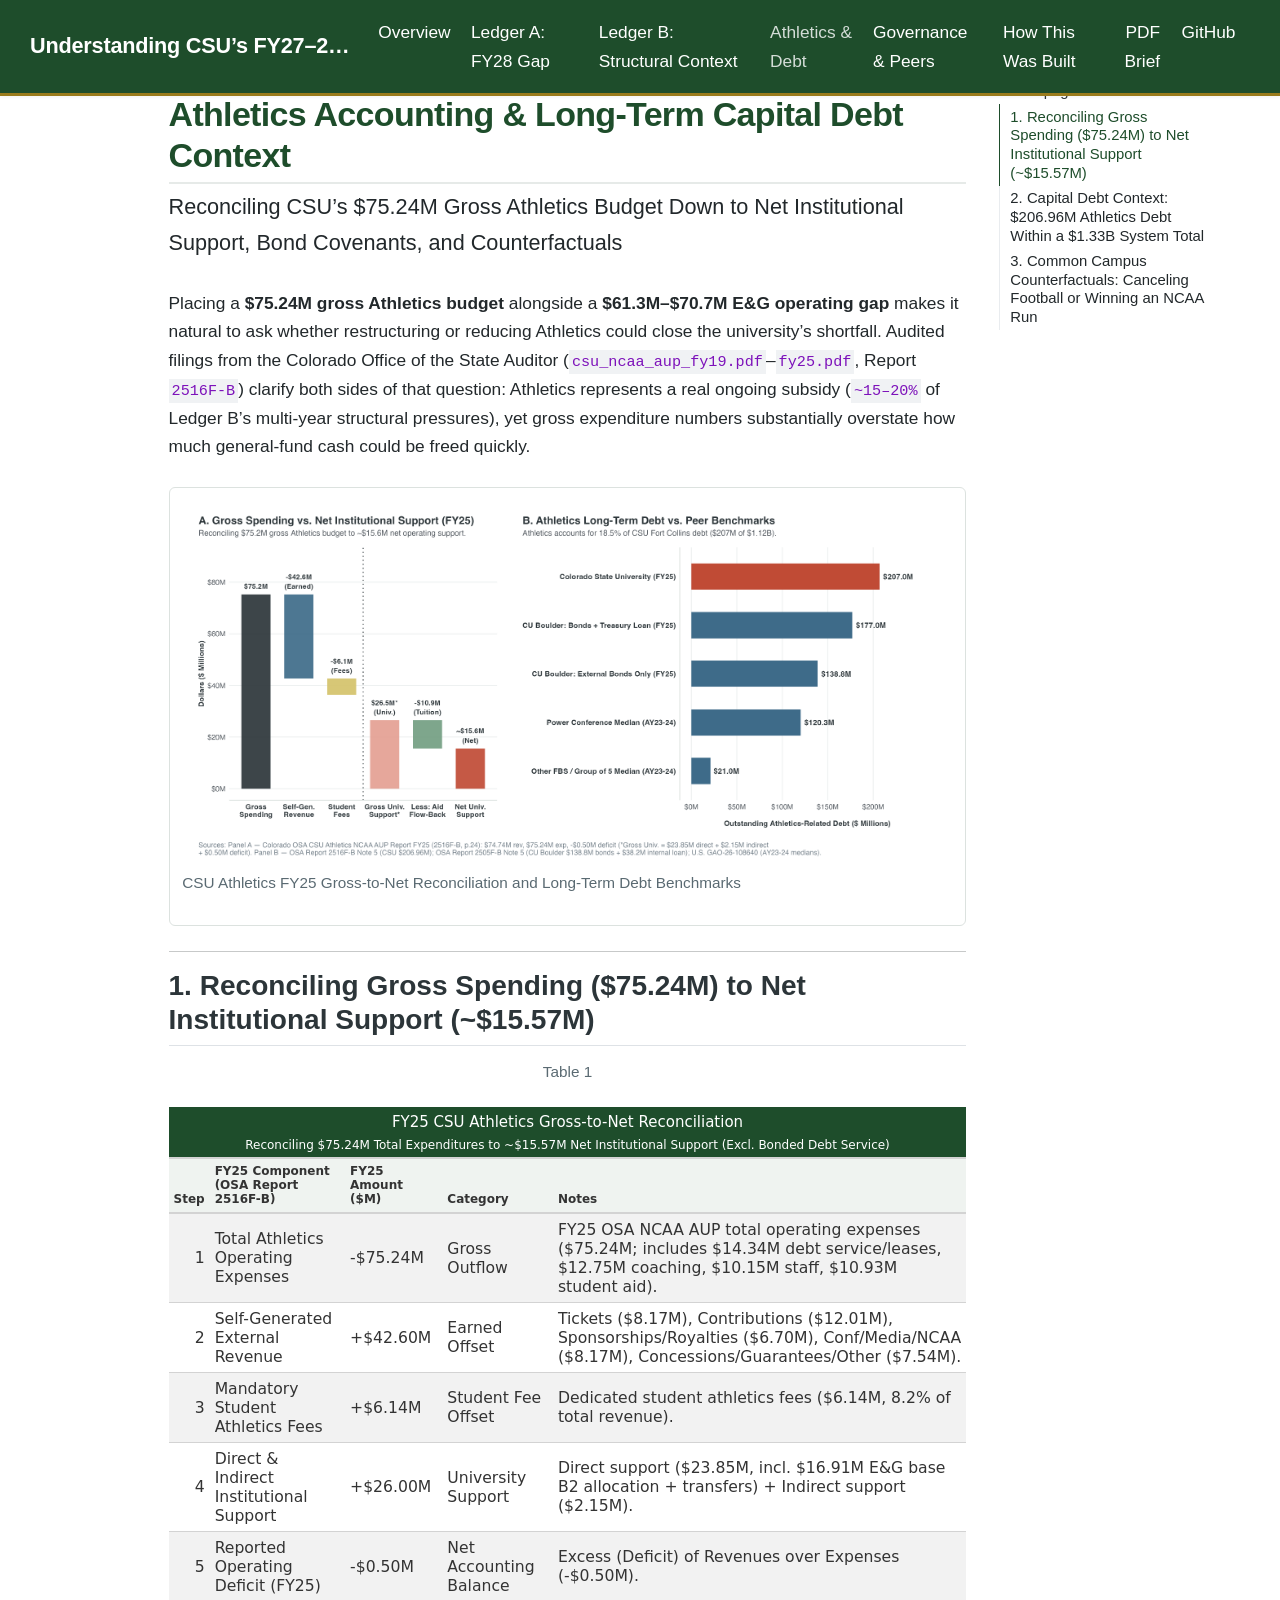
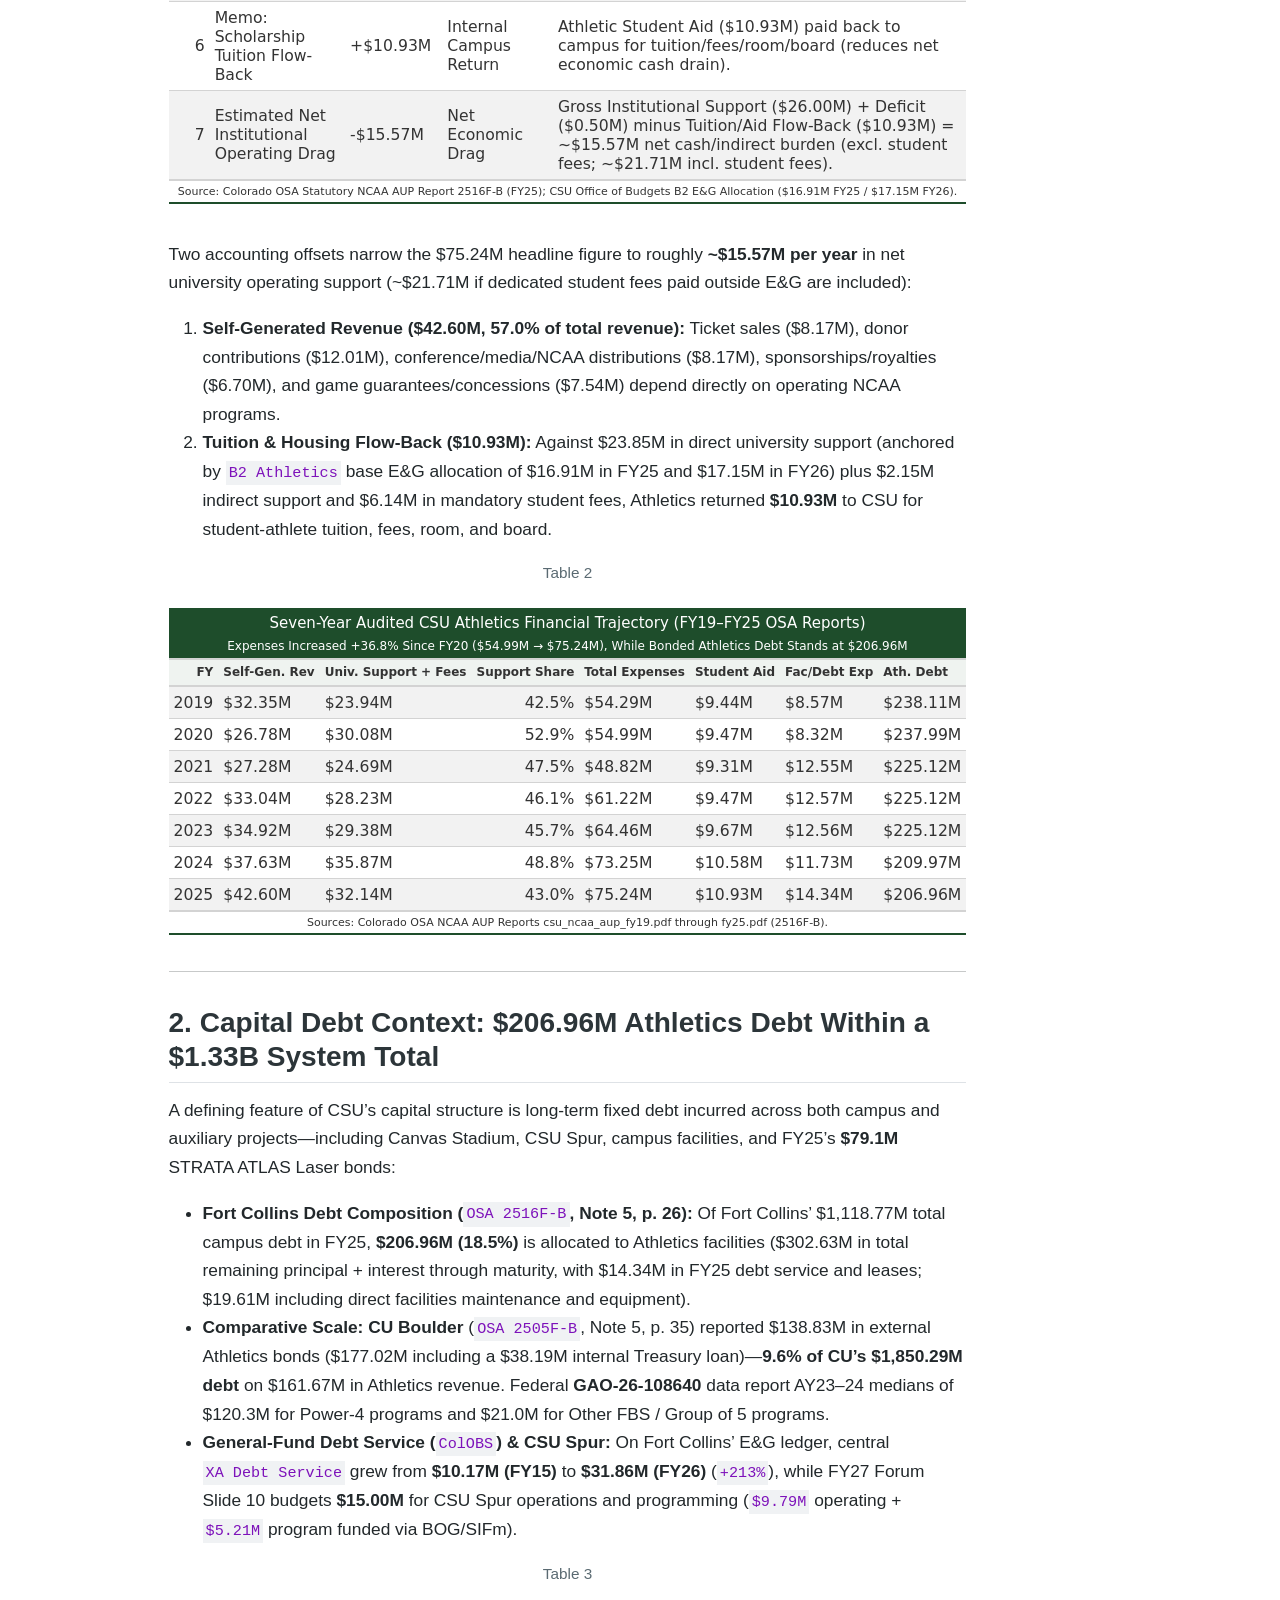
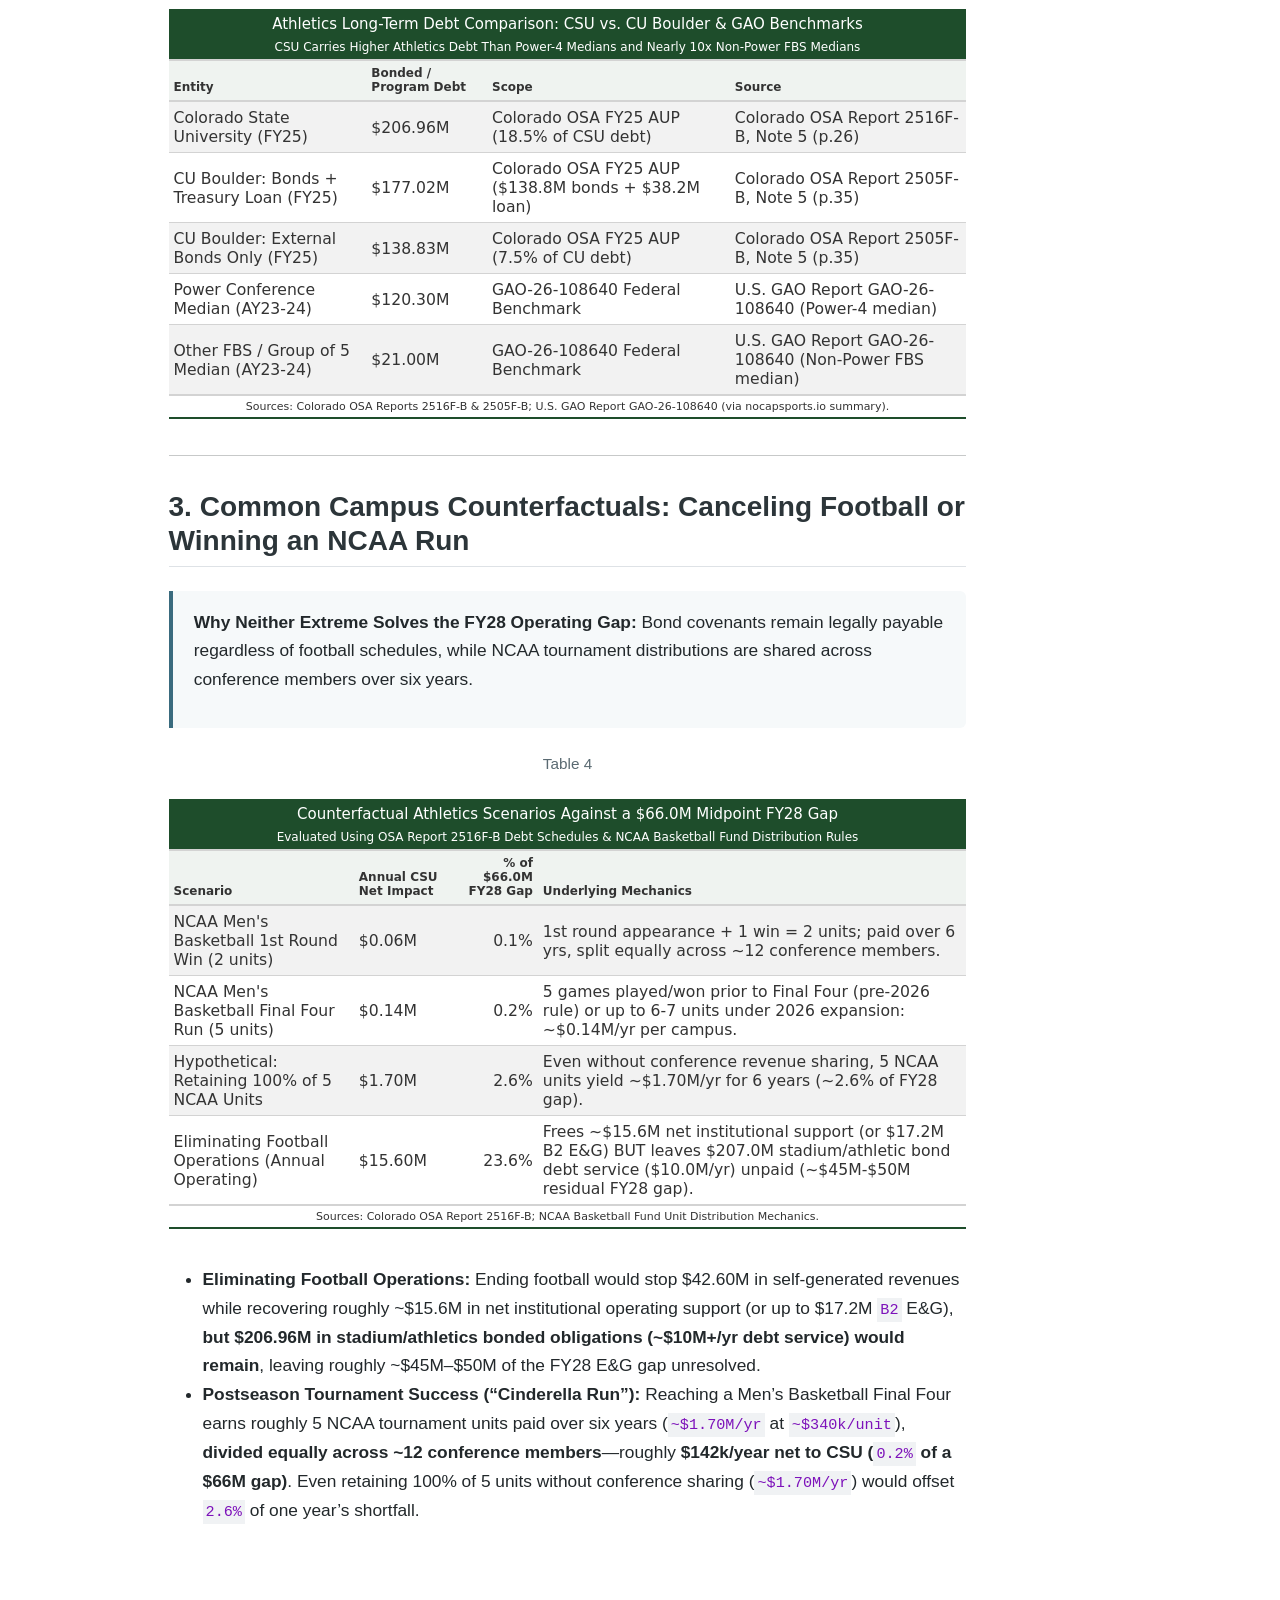
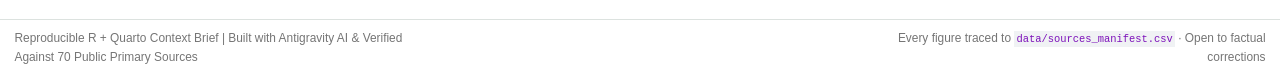
==== docs/athletics-audit.html @ e3847c72 "Initial commit: CSU FY27-28 budget context site and audit pipeline" ====
<!DOCTYPE html>
<html xmlns="http://www.w3.org/1999/xhtml" lang="en" xml:lang="en"><head>

<meta charset="utf-8">
<meta name="generator" content="quarto-1.10.18">

<meta name="viewport" content="width=device-width, initial-scale=1.0, user-scalable=yes">


<title>Athletics Accounting &amp; Long-Term Capital Debt Context – Understanding CSU’s FY27–28 Budget Gap</title>
<style>
/* Default styles provided by pandoc.
** See https://pandoc.org/MANUAL.html#variables-for-html for config info.
*/
span.smallcaps{font-variant: small-caps;}
div.columns{display: flex; gap: 1.5em;}
div.column{flex: auto;}
@media screen {
div.columns{gap: min(4vw, 1.5em);}
div.column{overflow-x: auto;}
}
div.hanging-indent{margin-left: 1.5em; text-indent: -1.5em;}
ul.task-list{list-style: none;}
ul.task-list li input[type="checkbox"] {
  width: 0.8em;
  margin: 0 0.8em 0.2em -1em; /* quarto-specific, see https://github.com/quarto-dev/quarto-cli/issues/4556 */ 
  vertical-align: middle;
}
</style>


<script src="site_libs/quarto-nav/quarto-nav.js"></script>
<script src="site_libs/quarto-nav/headroom.min.js"></script>
<script src="site_libs/clipboard/clipboard.min.js"></script>
<script src="site_libs/quarto-search/autocomplete.umd.js"></script>
<script src="site_libs/quarto-search/fuse.min.js"></script>
<script src="site_libs/quarto-search/quarto-search.js"></script>
<meta name="quarto:offset" content="./">
<script src="site_libs/quarto-html/quarto.js" type="module"></script>
<script src="site_libs/quarto-html/tabsets/tabsets.js" type="module"></script>
<script src="site_libs/quarto-html/popper.min.js"></script>
<script src="site_libs/quarto-html/tippy.umd.min.js"></script>
<script src="site_libs/quarto-html/anchor.min.js"></script>
<link href="site_libs/quarto-html/tippy.css" rel="stylesheet">
<link href="site_libs/quarto-html/quarto-syntax-highlighting-64a204ab8560d761af7679ceaba22944.css" rel="stylesheet" id="quarto-text-highlighting-styles">
<script src="site_libs/bootstrap/bootstrap.min.js"></script>
<link href="site_libs/bootstrap/bootstrap-icons.css" rel="stylesheet">
<link href="site_libs/bootstrap/bootstrap-712fc07207195ea870e7a55f04e61b6b.min.css" rel="stylesheet" append-hash="true" id="quarto-bootstrap" data-mode="light">
<script id="quarto-search-options" type="application/json">{
  "location": "navbar",
  "copy-button": false,
  "collapse-after": 3,
  "panel-placement": "end",
  "type": "overlay",
  "limit": 50,
  "keyboard-shortcut": [
    "f",
    "/",
    "s"
  ],
  "show-item-context": false,
  "language": {
    "search-no-results-text": "No results",
    "search-matching-documents-text": "matching documents",
    "search-copy-link-title": "Copy link to search",
    "search-hide-matches-text": "Hide additional matches",
    "search-more-match-text": "more match in this document",
    "search-more-matches-text": "more matches in this document",
    "search-clear-button-title": "Clear",
    "search-text-placeholder": "",
    "search-detached-cancel-button-title": "Cancel",
    "search-submit-button-title": "Submit",
    "search-label": "Search"
  }
}</script>
<style>html{ scroll-behavior: smooth; }</style>
<meta name="robots" content="noindex, nofollow, noarchive, nosnippet, noimageindex">
<meta name="googlebot" content="noindex, nofollow, noarchive, nosnippet, noimageindex">
<meta name="bingbot" content="noindex, nofollow, noarchive, nosnippet">


</head>

<body class="nav-fixed quarto-light">

<div id="quarto-search-results"></div>
  <header id="quarto-header" class="headroom fixed-top">
    <nav class="navbar navbar-expand-lg " data-bs-theme="dark">
      <div class="navbar-container container-fluid">
      <div class="navbar-brand-container mx-auto">
    <a class="navbar-brand" href="./index.html">
    <span class="navbar-title">Understanding CSU’s FY27–28 Budget Gap</span>
    </a>
  </div>
            <div id="quarto-search" class="" title="Search"></div>
          <button class="navbar-toggler" type="button" data-bs-toggle="collapse" data-bs-target="#navbarCollapse" aria-controls="navbarCollapse" role="menu" aria-expanded="false" aria-label="Toggle navigation" onclick="if (window.quartoToggleHeadroom) { window.quartoToggleHeadroom(); }">
  <span class="navbar-toggler-icon"></span>
</button>
          <div class="collapse navbar-collapse" id="navbarCollapse">
            <ul class="navbar-nav navbar-nav-scroll me-auto">
  <li class="nav-item">
    <a class="nav-link" href="./index.html"> 
<span class="menu-text">Overview</span></a>
  </li>  
  <li class="nav-item">
    <a class="nav-link" href="./ledger-a-fy28-cliff.html"> 
<span class="menu-text">Ledger A: FY28 Gap</span></a>
  </li>  
  <li class="nav-item">
    <a class="nav-link" href="./ledger-b-structural.html"> 
<span class="menu-text">Ledger B: Structural Context</span></a>
  </li>  
  <li class="nav-item">
    <a class="nav-link active" href="./athletics-audit.html" aria-current="page"> 
<span class="menu-text">Athletics &amp; Debt</span></a>
  </li>  
  <li class="nav-item">
    <a class="nav-link" href="./governance-and-peers.html"> 
<span class="menu-text">Governance &amp; Peers</span></a>
  </li>  
  <li class="nav-item">
    <a class="nav-link" href="./methodology-sources.html"> 
<span class="menu-text">How This Was Built</span></a>
  </li>  
</ul>
            <ul class="navbar-nav navbar-nav-scroll ms-auto">
  <li class="nav-item">
    <a class="nav-link" href="./outputs/pdf/CSU_Budget_Context_FY27_28.pdf"> <i class="bi bi-file-earmark-pdf" role="img">
</i> 
<span class="menu-text">PDF Brief</span></a>
  </li>  
  <li class="nav-item">
    <a class="nav-link" href="https://github.com/matthewross07/csu_budget_context"> <i class="bi bi-github" role="img">
</i> 
<span class="menu-text">GitHub</span></a>
  </li>  
</ul>
          </div> <!-- /navcollapse -->
            <div class="quarto-navbar-tools">
</div>
      </div> <!-- /container-fluid -->
    </nav>
</header>
<!-- content -->
<div id="quarto-content" class="quarto-container page-columns page-rows-contents page-layout-article page-navbar">
<!-- sidebar -->
<!-- margin-sidebar -->
    <div id="quarto-margin-sidebar" class="sidebar margin-sidebar">
        <nav id="TOC" role="doc-toc" class="toc-active">
    <h2 id="toc-title">On this page</h2>
   
  <ul>
  <li><a href="#reconciling-gross-spending-75.24m-to-net-institutional-support-15.57m" id="toc-reconciling-gross-spending-75.24m-to-net-institutional-support-15.57m" class="nav-link active" data-scroll-target="#reconciling-gross-spending-75.24m-to-net-institutional-support-15.57m">1. Reconciling Gross Spending ($75.24M) to Net Institutional Support (~$15.57M)</a></li>
  <li><a href="#capital-debt-context-206.96m-athletics-debt-within-a-1.33b-system-total" id="toc-capital-debt-context-206.96m-athletics-debt-within-a-1.33b-system-total" class="nav-link" data-scroll-target="#capital-debt-context-206.96m-athletics-debt-within-a-1.33b-system-total">2. Capital Debt Context: $206.96M Athletics Debt Within a $1.33B System Total</a></li>
  <li><a href="#common-campus-counterfactuals-canceling-football-or-winning-an-ncaa-run" id="toc-common-campus-counterfactuals-canceling-football-or-winning-an-ncaa-run" class="nav-link" data-scroll-target="#common-campus-counterfactuals-canceling-football-or-winning-an-ncaa-run">3. Common Campus Counterfactuals: Canceling Football or Winning an NCAA Run</a></li>
  </ul>
</nav>
    </div>
<!-- main -->
<main class="content" id="quarto-document-content">

<header id="title-block-header" class="quarto-title-block default">
<div class="quarto-title">
<h1 class="title">Athletics Accounting &amp; Long-Term Capital Debt Context</h1>
<p class="subtitle lead">Reconciling CSU’s $75.24M Gross Athletics Budget Down to Net Institutional Support, Bond Covenants, and Counterfactuals</p>
</div>



<div class="quarto-title-meta">

    
  
    
  </div>
  


</header>


<p>Placing a <strong>$75.24M gross Athletics budget</strong> alongside a <strong>$61.3M–$70.7M E&amp;G operating gap</strong> makes it natural to ask whether restructuring or reducing Athletics could close the university’s shortfall. Audited filings from the Colorado Office of the State Auditor (<code>csu_ncaa_aup_fy19.pdf</code>–<code>fy25.pdf</code>, Report <code>2516F-B</code>) clarify both sides of that question: Athletics represents a real ongoing subsidy (<code>~15–20%</code> of Ledger B’s multi-year structural pressures), yet gross expenditure numbers substantially overstate how much general-fund cash could be freed quickly.</p>
<div class="figure-panel">
<div class="quarto-figure quarto-figure-center">
<figure class="figure">
<p><img src="outputs/figures/fig04_athletics_gross_vs_net.png" class="img-fluid figure-img" style="width:100.0%"></p>
<figcaption>CSU Athletics FY25 Gross-to-Net Reconciliation and Long-Term Debt Benchmarks</figcaption>
</figure>
</div>
</div>
<hr>
<section id="reconciling-gross-spending-75.24m-to-net-institutional-support-15.57m" class="level2">
<h2 class="anchored" data-anchor-id="reconciling-gross-spending-75.24m-to-net-institutional-support-15.57m">1. Reconciling Gross Spending ($75.24M) to Net Institutional Support (~$15.57M)</h2>
<div class="cell">
<div id="tbl-ath-bridge" class="cell quarto-float quarto-figure quarto-figure-center anchored">
<figure class="quarto-float quarto-float-tbl figure">
<figcaption class="quarto-float-caption-top quarto-float-caption quarto-float-tbl quarto-uncaptioned" id="tbl-ath-bridge-caption-0ceaefa1-69ba-4598-a22c-09a6ac19f8ca">
Table&nbsp;1
</figcaption>
<div aria-describedby="tbl-ath-bridge-caption-0ceaefa1-69ba-4598-a22c-09a6ac19f8ca">
<div class="cell-output-display">
<div id="rjlssdxctb" style="padding-left:0px;padding-right:0px;padding-top:10px;padding-bottom:10px;overflow-x:auto;overflow-y:auto;width:auto;height:auto;">
<style>#rjlssdxctb table {
  font-family: system-ui, 'Segoe UI', Roboto, Helvetica, Arial, sans-serif, 'Apple Color Emoji', 'Segoe UI Emoji', 'Segoe UI Symbol', 'Noto Color Emoji';
  -webkit-font-smoothing: antialiased;
  -moz-osx-font-smoothing: grayscale;
}

#rjlssdxctb thead, #rjlssdxctb tbody, #rjlssdxctb tfoot, #rjlssdxctb tr, #rjlssdxctb td, #rjlssdxctb th {
  border-style: none;
}

#rjlssdxctb p {
  margin: 0;
  padding: 0;
}

#rjlssdxctb .gt_table {
  display: table;
  border-collapse: collapse;
  line-height: normal;
  margin-left: auto;
  margin-right: auto;
  color: #333333;
  font-size: 13px;
  font-weight: normal;
  font-style: normal;
  background-color: #FFFFFF;
  width: 100%;
  border-top-style: solid;
  border-top-width: 2px;
  border-top-color: #1E4D2B;
  border-right-style: none;
  border-right-width: 2px;
  border-right-color: #D3D3D3;
  border-bottom-style: solid;
  border-bottom-width: 2px;
  border-bottom-color: #1E4D2B;
  border-left-style: none;
  border-left-width: 2px;
  border-left-color: #D3D3D3;
}

#rjlssdxctb .gt_caption {
  padding-top: 4px;
  padding-bottom: 4px;
}

#rjlssdxctb .gt_title {
  color: #FFFFFF;
  font-size: 15px;
  font-weight: bold;
  padding-top: 4px;
  padding-bottom: 4px;
  padding-left: 5px;
  padding-right: 5px;
  border-bottom-color: #FFFFFF;
  border-bottom-width: 0;
}

#rjlssdxctb .gt_subtitle {
  color: #FFFFFF;
  font-size: 12px;
  font-weight: initial;
  padding-top: 3px;
  padding-bottom: 5px;
  padding-left: 5px;
  padding-right: 5px;
  border-top-color: #FFFFFF;
  border-top-width: 0;
}

#rjlssdxctb .gt_heading {
  background-color: #1E4D2B;
  text-align: center;
  border-bottom-color: #FFFFFF;
  border-left-style: none;
  border-left-width: 1px;
  border-left-color: #D3D3D3;
  border-right-style: none;
  border-right-width: 1px;
  border-right-color: #D3D3D3;
}

#rjlssdxctb .gt_bottom_border {
  border-bottom-style: solid;
  border-bottom-width: 2px;
  border-bottom-color: #D3D3D3;
}

#rjlssdxctb .gt_col_headings {
  border-top-style: solid;
  border-top-width: 2px;
  border-top-color: #D3D3D3;
  border-bottom-style: solid;
  border-bottom-width: 2px;
  border-bottom-color: #D3D3D3;
  border-left-style: none;
  border-left-width: 1px;
  border-left-color: #D3D3D3;
  border-right-style: none;
  border-right-width: 1px;
  border-right-color: #D3D3D3;
}

#rjlssdxctb .gt_col_heading {
  color: #333333;
  background-color: #EFF3F0;
  font-size: 12px;
  font-weight: bold;
  text-transform: inherit;
  border-left-style: none;
  border-left-width: 1px;
  border-left-color: #D3D3D3;
  border-right-style: none;
  border-right-width: 1px;
  border-right-color: #D3D3D3;
  vertical-align: bottom;
  padding-top: 5px;
  padding-bottom: 6px;
  padding-left: 5px;
  padding-right: 5px;
  overflow-x: hidden;
}

#rjlssdxctb .gt_column_spanner_outer {
  color: #333333;
  background-color: #EFF3F0;
  font-size: 12px;
  font-weight: bold;
  text-transform: inherit;
  padding-top: 0;
  padding-bottom: 0;
  padding-left: 4px;
  padding-right: 4px;
}

#rjlssdxctb .gt_column_spanner_outer:first-child {
  padding-left: 0;
}

#rjlssdxctb .gt_column_spanner_outer:last-child {
  padding-right: 0;
}

#rjlssdxctb .gt_column_spanner {
  border-bottom-style: solid;
  border-bottom-width: 2px;
  border-bottom-color: #D3D3D3;
  vertical-align: bottom;
  padding-top: 5px;
  padding-bottom: 5px;
  overflow-x: hidden;
  display: inline-block;
  width: 100%;
}

#rjlssdxctb .gt_spanner_row {
  border-bottom-style: hidden;
}

#rjlssdxctb .gt_group_heading {
  padding-top: 8px;
  padding-bottom: 8px;
  padding-left: 5px;
  padding-right: 5px;
  color: #333333;
  background-color: #FFFFFF;
  font-size: 100%;
  font-weight: initial;
  text-transform: inherit;
  border-top-style: solid;
  border-top-width: 2px;
  border-top-color: #D3D3D3;
  border-bottom-style: solid;
  border-bottom-width: 2px;
  border-bottom-color: #D3D3D3;
  border-left-style: none;
  border-left-width: 1px;
  border-left-color: #D3D3D3;
  border-right-style: none;
  border-right-width: 1px;
  border-right-color: #D3D3D3;
  vertical-align: middle;
  text-align: left;
}

#rjlssdxctb .gt_empty_group_heading {
  padding: 0.5px;
  color: #333333;
  background-color: #FFFFFF;
  font-size: 100%;
  font-weight: initial;
  border-top-style: solid;
  border-top-width: 2px;
  border-top-color: #D3D3D3;
  border-bottom-style: solid;
  border-bottom-width: 2px;
  border-bottom-color: #D3D3D3;
  vertical-align: middle;
}

#rjlssdxctb .gt_from_md > :first-child {
  margin-top: 0;
}

#rjlssdxctb .gt_from_md > :last-child {
  margin-bottom: 0;
}

#rjlssdxctb .gt_row {
  padding-top: 6px;
  padding-bottom: 6px;
  padding-left: 5px;
  padding-right: 5px;
  margin: 10px;
  border-top-style: solid;
  border-top-width: 1px;
  border-top-color: #D3D3D3;
  border-left-style: none;
  border-left-width: 1px;
  border-left-color: #D3D3D3;
  border-right-style: none;
  border-right-width: 1px;
  border-right-color: #D3D3D3;
  vertical-align: middle;
  overflow-x: hidden;
}

#rjlssdxctb .gt_stub {
  color: #333333;
  background-color: #FFFFFF;
  font-size: 100%;
  font-weight: initial;
  text-transform: inherit;
  border-right-style: solid;
  border-right-width: 2px;
  border-right-color: #D3D3D3;
  padding-left: 5px;
  padding-right: 5px;
}

#rjlssdxctb .gt_stub_row_group {
  color: #333333;
  background-color: #FFFFFF;
  font-size: 100%;
  font-weight: initial;
  text-transform: inherit;
  border-right-style: solid;
  border-right-width: 2px;
  border-right-color: #D3D3D3;
  padding-left: 5px;
  padding-right: 5px;
  vertical-align: top;
}

#rjlssdxctb .gt_row_group_first td {
  border-top-width: 2px;
}

#rjlssdxctb .gt_row_group_first th {
  border-top-width: 2px;
}

#rjlssdxctb .gt_summary_row {
  color: #333333;
  background-color: #FFFFFF;
  text-transform: inherit;
  padding-top: 8px;
  padding-bottom: 8px;
  padding-left: 5px;
  padding-right: 5px;
}

#rjlssdxctb .gt_first_summary_row {
  border-top-style: solid;
  border-top-color: #D3D3D3;
}

#rjlssdxctb .gt_first_summary_row.thick {
  border-top-width: 2px;
}

#rjlssdxctb .gt_last_summary_row {
  padding-top: 8px;
  padding-bottom: 8px;
  padding-left: 5px;
  padding-right: 5px;
  border-bottom-style: solid;
  border-bottom-width: 2px;
  border-bottom-color: #D3D3D3;
}

#rjlssdxctb .gt_grand_summary_row {
  color: #333333;
  background-color: #FFFFFF;
  text-transform: inherit;
  padding-top: 8px;
  padding-bottom: 8px;
  padding-left: 5px;
  padding-right: 5px;
}

#rjlssdxctb .gt_first_grand_summary_row {
  padding-top: 8px;
  padding-bottom: 8px;
  padding-left: 5px;
  padding-right: 5px;
  border-top-style: double;
  border-top-width: 6px;
  border-top-color: #D3D3D3;
}

#rjlssdxctb .gt_last_grand_summary_row_top {
  padding-top: 8px;
  padding-bottom: 8px;
  padding-left: 5px;
  padding-right: 5px;
  border-bottom-style: double;
  border-bottom-width: 6px;
  border-bottom-color: #D3D3D3;
}

#rjlssdxctb .gt_striped {
  background-color: rgba(128, 128, 128, 0.05);
}

#rjlssdxctb .gt_table_body {
  border-top-style: solid;
  border-top-width: 2px;
  border-top-color: #D3D3D3;
  border-bottom-style: solid;
  border-bottom-width: 2px;
  border-bottom-color: #D3D3D3;
}

#rjlssdxctb .gt_footnotes {
  color: #333333;
  background-color: #FFFFFF;
  border-bottom-style: none;
  border-bottom-width: 2px;
  border-bottom-color: #D3D3D3;
  border-left-style: none;
  border-left-width: 2px;
  border-left-color: #D3D3D3;
  border-right-style: none;
  border-right-width: 2px;
  border-right-color: #D3D3D3;
}

#rjlssdxctb .gt_footnote {
  margin: 0px;
  font-size: 90%;
  padding-top: 4px;
  padding-bottom: 4px;
  padding-left: 5px;
  padding-right: 5px;
}

#rjlssdxctb .gt_sourcenotes {
  color: #333333;
  background-color: #FFFFFF;
  border-bottom-style: none;
  border-bottom-width: 2px;
  border-bottom-color: #D3D3D3;
  border-left-style: none;
  border-left-width: 2px;
  border-left-color: #D3D3D3;
  border-right-style: none;
  border-right-width: 2px;
  border-right-color: #D3D3D3;
}

#rjlssdxctb .gt_sourcenote {
  font-size: 11px;
  padding-top: 4px;
  padding-bottom: 4px;
  padding-left: 5px;
  padding-right: 5px;
}

#rjlssdxctb .gt_left {
  text-align: left;
}

#rjlssdxctb .gt_center {
  text-align: center;
}

#rjlssdxctb .gt_right {
  text-align: right;
  font-variant-numeric: tabular-nums;
}

#rjlssdxctb .gt_font_normal {
  font-weight: normal;
}

#rjlssdxctb .gt_font_bold {
  font-weight: bold;
}

#rjlssdxctb .gt_font_italic {
  font-style: italic;
}

#rjlssdxctb .gt_super {
  font-size: 65%;
}

#rjlssdxctb .gt_footnote_marks {
  font-size: 75%;
  vertical-align: 0.4em;
  position: initial;
}

#rjlssdxctb .gt_asterisk {
  font-size: 100%;
  vertical-align: 0;
}

#rjlssdxctb .gt_indent_1 {
  text-indent: 5px;
}

#rjlssdxctb .gt_indent_2 {
  text-indent: 10px;
}

#rjlssdxctb .gt_indent_3 {
  text-indent: 15px;
}

#rjlssdxctb .gt_indent_4 {
  text-indent: 20px;
}

#rjlssdxctb .gt_indent_5 {
  text-indent: 25px;
}

#rjlssdxctb .katex-display {
  display: inline-flex !important;
  margin-bottom: 0.75em !important;
}

#rjlssdxctb div.Reactable > div.rt-table > div.rt-thead > div.rt-tr.rt-tr-group-header > div.rt-th-group:after {
  height: 0px !important;
}
</style>

<table class="gt_table caption-top table table-sm table-striped small" data-quarto-bootstrap="false">
<thead>
<tr class="gt_heading header">
<td colspan="5" class="gt_heading gt_title gt_font_normal">FY25 CSU Athletics Gross-to-Net Reconciliation</td>
</tr>
<tr class="gt_heading even">
<td colspan="5" class="gt_heading gt_subtitle gt_font_normal gt_bottom_border">Reconciling $75.24M Total Expenditures to ~$15.57M Net Institutional Support (Excl. Bonded Debt Service)</td>
</tr>
<tr class="gt_col_headings header">
<th id="Step" class="gt_col_heading gt_columns_bottom_border gt_right" data-quarto-table-cell-role="th" scope="col">Step</th>
<th id="FY25-Component-(OSA-Report-2516F-B)" class="gt_col_heading gt_columns_bottom_border gt_left" data-quarto-table-cell-role="th" scope="col">FY25 Component (OSA Report 2516F-B)</th>
<th id="FY25-Amount-($M)" class="gt_col_heading gt_columns_bottom_border gt_left" data-quarto-table-cell-role="th" scope="col">FY25 Amount ($M)</th>
<th id="Category" class="gt_col_heading gt_columns_bottom_border gt_left" data-quarto-table-cell-role="th" scope="col">Category</th>
<th id="Notes" class="gt_col_heading gt_columns_bottom_border gt_left" data-quarto-table-cell-role="th" scope="col">Notes</th>
</tr>
</thead>
<tbody class="gt_table_body">
<tr class="odd">
<td class="gt_row gt_right" headers="Step">1</td>
<td class="gt_row gt_left" headers="FY25-Component-(OSA-Report-2516F-B)">Total Athletics Operating Expenses</td>
<td class="gt_row gt_left" headers="FY25-Amount-($M)">-$75.24M</td>
<td class="gt_row gt_left" headers="Category">Gross Outflow</td>
<td class="gt_row gt_left" headers="Notes">FY25 OSA NCAA AUP total operating expenses ($75.24M; includes $14.34M debt service/leases, $12.75M coaching, $10.15M staff, $10.93M student aid).</td>
</tr>
<tr class="even">
<td class="gt_row gt_right" headers="Step">2</td>
<td class="gt_row gt_left" headers="FY25-Component-(OSA-Report-2516F-B)">Self-Generated External Revenue</td>
<td class="gt_row gt_left" headers="FY25-Amount-($M)">+$42.60M</td>
<td class="gt_row gt_left" headers="Category">Earned Offset</td>
<td class="gt_row gt_left" headers="Notes">Tickets ($8.17M), Contributions ($12.01M), Sponsorships/Royalties ($6.70M), Conf/Media/NCAA ($8.17M), Concessions/Guarantees/Other ($7.54M).</td>
</tr>
<tr class="odd">
<td class="gt_row gt_right" headers="Step">3</td>
<td class="gt_row gt_left" headers="FY25-Component-(OSA-Report-2516F-B)">Mandatory Student Athletics Fees</td>
<td class="gt_row gt_left" headers="FY25-Amount-($M)">+$6.14M</td>
<td class="gt_row gt_left" headers="Category">Student Fee Offset</td>
<td class="gt_row gt_left" headers="Notes">Dedicated student athletics fees ($6.14M, 8.2% of total revenue).</td>
</tr>
<tr class="even">
<td class="gt_row gt_right" headers="Step">4</td>
<td class="gt_row gt_left" headers="FY25-Component-(OSA-Report-2516F-B)">Direct &amp; Indirect Institutional Support</td>
<td class="gt_row gt_left" headers="FY25-Amount-($M)">+$26.00M</td>
<td class="gt_row gt_left" headers="Category">University Support</td>
<td class="gt_row gt_left" headers="Notes">Direct support ($23.85M, incl. $16.91M E&amp;G base B2 allocation + transfers) + Indirect support ($2.15M).</td>
</tr>
<tr class="odd">
<td class="gt_row gt_right" headers="Step">5</td>
<td class="gt_row gt_left" headers="FY25-Component-(OSA-Report-2516F-B)">Reported Operating Deficit (FY25)</td>
<td class="gt_row gt_left" headers="FY25-Amount-($M)">-$0.50M</td>
<td class="gt_row gt_left" headers="Category">Net Accounting Balance</td>
<td class="gt_row gt_left" headers="Notes">Excess (Deficit) of Revenues over Expenses (-$0.50M).</td>
</tr>
<tr class="even">
<td class="gt_row gt_right" headers="Step">6</td>
<td class="gt_row gt_left" headers="FY25-Component-(OSA-Report-2516F-B)">Memo: Scholarship Tuition Flow-Back</td>
<td class="gt_row gt_left" headers="FY25-Amount-($M)">+$10.93M</td>
<td class="gt_row gt_left" headers="Category">Internal Campus Return</td>
<td class="gt_row gt_left" headers="Notes">Athletic Student Aid ($10.93M) paid back to campus for tuition/fees/room/board (reduces net economic cash drain).</td>
</tr>
<tr class="odd">
<td class="gt_row gt_right" headers="Step">7</td>
<td class="gt_row gt_left" headers="FY25-Component-(OSA-Report-2516F-B)">Estimated Net Institutional Operating Drag</td>
<td class="gt_row gt_left" headers="FY25-Amount-($M)">-$15.57M</td>
<td class="gt_row gt_left" headers="Category">Net Economic Drag</td>
<td class="gt_row gt_left" headers="Notes">Gross Institutional Support ($26.00M) + Deficit ($0.50M) minus Tuition/Aid Flow-Back ($10.93M) = ~$15.57M net cash/indirect burden (excl. student fees; ~$21.71M incl. student fees).</td>
</tr>
</tbody><tfoot>
<tr class="gt_sourcenotes odd">
<td colspan="5" class="gt_sourcenote">Source: Colorado OSA Statutory NCAA AUP Report 2516F-B (FY25); CSU Office of Budgets B2 E&amp;G Allocation ($16.91M FY25 / $17.15M FY26).</td>
</tr>
</tfoot>

</table>

</div>
</div>
</div>
</figure>
</div>
</div>
<p>Two accounting offsets narrow the $75.24M headline figure to roughly <strong>~$15.57M per year</strong> in net university operating support (~$21.71M if dedicated student fees paid outside E&amp;G are included):</p>
<ol type="1">
<li><strong>Self-Generated Revenue ($42.60M, 57.0% of total revenue):</strong> Ticket sales ($8.17M), donor contributions ($12.01M), conference/media/NCAA distributions ($8.17M), sponsorships/royalties ($6.70M), and game guarantees/concessions ($7.54M) depend directly on operating NCAA programs.</li>
<li><strong>Tuition &amp; Housing Flow-Back ($10.93M):</strong> Against $23.85M in direct university support (anchored by <code>B2 Athletics</code> base E&amp;G allocation of $16.91M in FY25 and $17.15M in FY26) plus $2.15M indirect support and $6.14M in mandatory student fees, Athletics returned <strong>$10.93M</strong> to CSU for student-athlete tuition, fees, room, and board.</li>
</ol>
<div class="cell">
<div id="tbl-ath-hist" class="cell quarto-float quarto-figure quarto-figure-center anchored">
<figure class="quarto-float quarto-float-tbl figure">
<figcaption class="quarto-float-caption-top quarto-float-caption quarto-float-tbl quarto-uncaptioned" id="tbl-ath-hist-caption-0ceaefa1-69ba-4598-a22c-09a6ac19f8ca">
Table&nbsp;2
</figcaption>
<div aria-describedby="tbl-ath-hist-caption-0ceaefa1-69ba-4598-a22c-09a6ac19f8ca">
<div class="cell-output-display">
<div id="ivzsbennyc" style="padding-left:0px;padding-right:0px;padding-top:10px;padding-bottom:10px;overflow-x:auto;overflow-y:auto;width:auto;height:auto;">
<style>#ivzsbennyc table {
  font-family: system-ui, 'Segoe UI', Roboto, Helvetica, Arial, sans-serif, 'Apple Color Emoji', 'Segoe UI Emoji', 'Segoe UI Symbol', 'Noto Color Emoji';
  -webkit-font-smoothing: antialiased;
  -moz-osx-font-smoothing: grayscale;
}

#ivzsbennyc thead, #ivzsbennyc tbody, #ivzsbennyc tfoot, #ivzsbennyc tr, #ivzsbennyc td, #ivzsbennyc th {
  border-style: none;
}

#ivzsbennyc p {
  margin: 0;
  padding: 0;
}

#ivzsbennyc .gt_table {
  display: table;
  border-collapse: collapse;
  line-height: normal;
  margin-left: auto;
  margin-right: auto;
  color: #333333;
  font-size: 13px;
  font-weight: normal;
  font-style: normal;
  background-color: #FFFFFF;
  width: 100%;
  border-top-style: solid;
  border-top-width: 2px;
  border-top-color: #1E4D2B;
  border-right-style: none;
  border-right-width: 2px;
  border-right-color: #D3D3D3;
  border-bottom-style: solid;
  border-bottom-width: 2px;
  border-bottom-color: #1E4D2B;
  border-left-style: none;
  border-left-width: 2px;
  border-left-color: #D3D3D3;
}

#ivzsbennyc .gt_caption {
  padding-top: 4px;
  padding-bottom: 4px;
}

#ivzsbennyc .gt_title {
  color: #FFFFFF;
  font-size: 15px;
  font-weight: bold;
  padding-top: 4px;
  padding-bottom: 4px;
  padding-left: 5px;
  padding-right: 5px;
  border-bottom-color: #FFFFFF;
  border-bottom-width: 0;
}

#ivzsbennyc .gt_subtitle {
  color: #FFFFFF;
  font-size: 12px;
  font-weight: initial;
  padding-top: 3px;
  padding-bottom: 5px;
  padding-left: 5px;
  padding-right: 5px;
  border-top-color: #FFFFFF;
  border-top-width: 0;
}

#ivzsbennyc .gt_heading {
  background-color: #1E4D2B;
  text-align: center;
  border-bottom-color: #FFFFFF;
  border-left-style: none;
  border-left-width: 1px;
  border-left-color: #D3D3D3;
  border-right-style: none;
  border-right-width: 1px;
  border-right-color: #D3D3D3;
}

#ivzsbennyc .gt_bottom_border {
  border-bottom-style: solid;
  border-bottom-width: 2px;
  border-bottom-color: #D3D3D3;
}

#ivzsbennyc .gt_col_headings {
  border-top-style: solid;
  border-top-width: 2px;
  border-top-color: #D3D3D3;
  border-bottom-style: solid;
  border-bottom-width: 2px;
  border-bottom-color: #D3D3D3;
  border-left-style: none;
  border-left-width: 1px;
  border-left-color: #D3D3D3;
  border-right-style: none;
  border-right-width: 1px;
  border-right-color: #D3D3D3;
}

#ivzsbennyc .gt_col_heading {
  color: #333333;
  background-color: #EFF3F0;
  font-size: 12px;
  font-weight: bold;
  text-transform: inherit;
  border-left-style: none;
  border-left-width: 1px;
  border-left-color: #D3D3D3;
  border-right-style: none;
  border-right-width: 1px;
  border-right-color: #D3D3D3;
  vertical-align: bottom;
  padding-top: 5px;
  padding-bottom: 6px;
  padding-left: 5px;
  padding-right: 5px;
  overflow-x: hidden;
}

#ivzsbennyc .gt_column_spanner_outer {
  color: #333333;
  background-color: #EFF3F0;
  font-size: 12px;
  font-weight: bold;
  text-transform: inherit;
  padding-top: 0;
  padding-bottom: 0;
  padding-left: 4px;
  padding-right: 4px;
}

#ivzsbennyc .gt_column_spanner_outer:first-child {
  padding-left: 0;
}

#ivzsbennyc .gt_column_spanner_outer:last-child {
  padding-right: 0;
}

#ivzsbennyc .gt_column_spanner {
  border-bottom-style: solid;
  border-bottom-width: 2px;
  border-bottom-color: #D3D3D3;
  vertical-align: bottom;
  padding-top: 5px;
  padding-bottom: 5px;
  overflow-x: hidden;
  display: inline-block;
  width: 100%;
}

#ivzsbennyc .gt_spanner_row {
  border-bottom-style: hidden;
}

#ivzsbennyc .gt_group_heading {
  padding-top: 8px;
  padding-bottom: 8px;
  padding-left: 5px;
  padding-right: 5px;
  color: #333333;
  background-color: #FFFFFF;
  font-size: 100%;
  font-weight: initial;
  text-transform: inherit;
  border-top-style: solid;
  border-top-width: 2px;
  border-top-color: #D3D3D3;
  border-bottom-style: solid;
  border-bottom-width: 2px;
  border-bottom-color: #D3D3D3;
  border-left-style: none;
  border-left-width: 1px;
  border-left-color: #D3D3D3;
  border-right-style: none;
  border-right-width: 1px;
  border-right-color: #D3D3D3;
  vertical-align: middle;
  text-align: left;
}

#ivzsbennyc .gt_empty_group_heading {
  padding: 0.5px;
  color: #333333;
  background-color: #FFFFFF;
  font-size: 100%;
  font-weight: initial;
  border-top-style: solid;
  border-top-width: 2px;
  border-top-color: #D3D3D3;
  border-bottom-style: solid;
  border-bottom-width: 2px;
  border-bottom-color: #D3D3D3;
  vertical-align: middle;
}

#ivzsbennyc .gt_from_md > :first-child {
  margin-top: 0;
}

#ivzsbennyc .gt_from_md > :last-child {
  margin-bottom: 0;
}

#ivzsbennyc .gt_row {
  padding-top: 6px;
  padding-bottom: 6px;
  padding-left: 5px;
  padding-right: 5px;
  margin: 10px;
  border-top-style: solid;
  border-top-width: 1px;
  border-top-color: #D3D3D3;
  border-left-style: none;
  border-left-width: 1px;
  border-left-color: #D3D3D3;
  border-right-style: none;
  border-right-width: 1px;
  border-right-color: #D3D3D3;
  vertical-align: middle;
  overflow-x: hidden;
}

#ivzsbennyc .gt_stub {
  color: #333333;
  background-color: #FFFFFF;
  font-size: 100%;
  font-weight: initial;
  text-transform: inherit;
  border-right-style: solid;
  border-right-width: 2px;
  border-right-color: #D3D3D3;
  padding-left: 5px;
  padding-right: 5px;
}

#ivzsbennyc .gt_stub_row_group {
  color: #333333;
  background-color: #FFFFFF;
  font-size: 100%;
  font-weight: initial;
  text-transform: inherit;
  border-right-style: solid;
  border-right-width: 2px;
  border-right-color: #D3D3D3;
  padding-left: 5px;
  padding-right: 5px;
  vertical-align: top;
}

#ivzsbennyc .gt_row_group_first td {
  border-top-width: 2px;
}

#ivzsbennyc .gt_row_group_first th {
  border-top-width: 2px;
}

#ivzsbennyc .gt_summary_row {
  color: #333333;
  background-color: #FFFFFF;
  text-transform: inherit;
  padding-top: 8px;
  padding-bottom: 8px;
  padding-left: 5px;
  padding-right: 5px;
}

#ivzsbennyc .gt_first_summary_row {
  border-top-style: solid;
  border-top-color: #D3D3D3;
}

#ivzsbennyc .gt_first_summary_row.thick {
  border-top-width: 2px;
}

#ivzsbennyc .gt_last_summary_row {
  padding-top: 8px;
  padding-bottom: 8px;
  padding-left: 5px;
  padding-right: 5px;
  border-bottom-style: solid;
  border-bottom-width: 2px;
  border-bottom-color: #D3D3D3;
}

#ivzsbennyc .gt_grand_summary_row {
  color: #333333;
  background-color: #FFFFFF;
  text-transform: inherit;
  padding-top: 8px;
  padding-bottom: 8px;
  padding-left: 5px;
  padding-right: 5px;
}

#ivzsbennyc .gt_first_grand_summary_row {
  padding-top: 8px;
  padding-bottom: 8px;
  padding-left: 5px;
  padding-right: 5px;
  border-top-style: double;
  border-top-width: 6px;
  border-top-color: #D3D3D3;
}

#ivzsbennyc .gt_last_grand_summary_row_top {
  padding-top: 8px;
  padding-bottom: 8px;
  padding-left: 5px;
  padding-right: 5px;
  border-bottom-style: double;
  border-bottom-width: 6px;
  border-bottom-color: #D3D3D3;
}

#ivzsbennyc .gt_striped {
  background-color: rgba(128, 128, 128, 0.05);
}

#ivzsbennyc .gt_table_body {
  border-top-style: solid;
  border-top-width: 2px;
  border-top-color: #D3D3D3;
  border-bottom-style: solid;
  border-bottom-width: 2px;
  border-bottom-color: #D3D3D3;
}

#ivzsbennyc .gt_footnotes {
  color: #333333;
  background-color: #FFFFFF;
  border-bottom-style: none;
  border-bottom-width: 2px;
  border-bottom-color: #D3D3D3;
  border-left-style: none;
  border-left-width: 2px;
  border-left-color: #D3D3D3;
  border-right-style: none;
  border-right-width: 2px;
  border-right-color: #D3D3D3;
}

#ivzsbennyc .gt_footnote {
  margin: 0px;
  font-size: 90%;
  padding-top: 4px;
  padding-bottom: 4px;
  padding-left: 5px;
  padding-right: 5px;
}

#ivzsbennyc .gt_sourcenotes {
  color: #333333;
  background-color: #FFFFFF;
  border-bottom-style: none;
  border-bottom-width: 2px;
  border-bottom-color: #D3D3D3;
  border-left-style: none;
  border-left-width: 2px;
  border-left-color: #D3D3D3;
  border-right-style: none;
  border-right-width: 2px;
  border-right-color: #D3D3D3;
}

#ivzsbennyc .gt_sourcenote {
  font-size: 11px;
  padding-top: 4px;
  padding-bottom: 4px;
  padding-left: 5px;
  padding-right: 5px;
}

#ivzsbennyc .gt_left {
  text-align: left;
}

#ivzsbennyc .gt_center {
  text-align: center;
}

#ivzsbennyc .gt_right {
  text-align: right;
  font-variant-numeric: tabular-nums;
}

#ivzsbennyc .gt_font_normal {
  font-weight: normal;
}

#ivzsbennyc .gt_font_bold {
  font-weight: bold;
}

#ivzsbennyc .gt_font_italic {
  font-style: italic;
}

#ivzsbennyc .gt_super {
  font-size: 65%;
}

#ivzsbennyc .gt_footnote_marks {
  font-size: 75%;
  vertical-align: 0.4em;
  position: initial;
}

#ivzsbennyc .gt_asterisk {
  font-size: 100%;
  vertical-align: 0;
}

#ivzsbennyc .gt_indent_1 {
  text-indent: 5px;
}

#ivzsbennyc .gt_indent_2 {
  text-indent: 10px;
}

#ivzsbennyc .gt_indent_3 {
  text-indent: 15px;
}

#ivzsbennyc .gt_indent_4 {
  text-indent: 20px;
}

#ivzsbennyc .gt_indent_5 {
  text-indent: 25px;
}

#ivzsbennyc .katex-display {
  display: inline-flex !important;
  margin-bottom: 0.75em !important;
}

#ivzsbennyc div.Reactable > div.rt-table > div.rt-thead > div.rt-tr.rt-tr-group-header > div.rt-th-group:after {
  height: 0px !important;
}
</style>

<table class="gt_table caption-top table table-sm table-striped small" data-quarto-bootstrap="false">
<thead>
<tr class="gt_heading header">
<td colspan="8" class="gt_heading gt_title gt_font_normal">Seven-Year Audited CSU Athletics Financial Trajectory (FY19–FY25 OSA Reports)</td>
</tr>
<tr class="gt_heading even">
<td colspan="8" class="gt_heading gt_subtitle gt_font_normal gt_bottom_border">Expenses Increased +36.8% Since FY20 ($54.99M → $75.24M), While Bonded Athletics Debt Stands at $206.96M</td>
</tr>
<tr class="gt_col_headings header">
<th id="FY" class="gt_col_heading gt_columns_bottom_border gt_right" data-quarto-table-cell-role="th" scope="col">FY</th>
<th id="Self-Gen.-Rev" class="gt_col_heading gt_columns_bottom_border gt_left" data-quarto-table-cell-role="th" scope="col">Self-Gen. Rev</th>
<th id="Univ.-Support-+-Fees" class="gt_col_heading gt_columns_bottom_border gt_left" data-quarto-table-cell-role="th" scope="col">Univ. Support + Fees</th>
<th id="Support-Share" class="gt_col_heading gt_columns_bottom_border gt_right" data-quarto-table-cell-role="th" scope="col">Support Share</th>
<th id="Total-Expenses" class="gt_col_heading gt_columns_bottom_border gt_left" data-quarto-table-cell-role="th" scope="col">Total Expenses</th>
<th id="Student-Aid" class="gt_col_heading gt_columns_bottom_border gt_left" data-quarto-table-cell-role="th" scope="col">Student Aid</th>
<th id="Fac/Debt-Exp" class="gt_col_heading gt_columns_bottom_border gt_left" data-quarto-table-cell-role="th" scope="col">Fac/Debt Exp</th>
<th id="Ath.-Debt" class="gt_col_heading gt_columns_bottom_border gt_left" data-quarto-table-cell-role="th" scope="col">Ath. Debt</th>
</tr>
</thead>
<tbody class="gt_table_body">
<tr class="odd">
<td class="gt_row gt_right" headers="FY">2019</td>
<td class="gt_row gt_left" headers="Self-Gen.-Rev">$32.35M</td>
<td class="gt_row gt_left" headers="Univ.-Support-+-Fees">$23.94M</td>
<td class="gt_row gt_right" headers="Support-Share">42.5%</td>
<td class="gt_row gt_left" headers="Total-Expenses">$54.29M</td>
<td class="gt_row gt_left" headers="Student-Aid">$9.44M</td>
<td class="gt_row gt_left" headers="Fac/Debt-Exp">$8.57M</td>
<td class="gt_row gt_left" headers="Ath.-Debt">$238.11M</td>
</tr>
<tr class="even">
<td class="gt_row gt_right" headers="FY">2020</td>
<td class="gt_row gt_left" headers="Self-Gen.-Rev">$26.78M</td>
<td class="gt_row gt_left" headers="Univ.-Support-+-Fees">$30.08M</td>
<td class="gt_row gt_right" headers="Support-Share">52.9%</td>
<td class="gt_row gt_left" headers="Total-Expenses">$54.99M</td>
<td class="gt_row gt_left" headers="Student-Aid">$9.47M</td>
<td class="gt_row gt_left" headers="Fac/Debt-Exp">$8.32M</td>
<td class="gt_row gt_left" headers="Ath.-Debt">$237.99M</td>
</tr>
<tr class="odd">
<td class="gt_row gt_right" headers="FY">2021</td>
<td class="gt_row gt_left" headers="Self-Gen.-Rev">$27.28M</td>
<td class="gt_row gt_left" headers="Univ.-Support-+-Fees">$24.69M</td>
<td class="gt_row gt_right" headers="Support-Share">47.5%</td>
<td class="gt_row gt_left" headers="Total-Expenses">$48.82M</td>
<td class="gt_row gt_left" headers="Student-Aid">$9.31M</td>
<td class="gt_row gt_left" headers="Fac/Debt-Exp">$12.55M</td>
<td class="gt_row gt_left" headers="Ath.-Debt">$225.12M</td>
</tr>
<tr class="even">
<td class="gt_row gt_right" headers="FY">2022</td>
<td class="gt_row gt_left" headers="Self-Gen.-Rev">$33.04M</td>
<td class="gt_row gt_left" headers="Univ.-Support-+-Fees">$28.23M</td>
<td class="gt_row gt_right" headers="Support-Share">46.1%</td>
<td class="gt_row gt_left" headers="Total-Expenses">$61.22M</td>
<td class="gt_row gt_left" headers="Student-Aid">$9.47M</td>
<td class="gt_row gt_left" headers="Fac/Debt-Exp">$12.57M</td>
<td class="gt_row gt_left" headers="Ath.-Debt">$225.12M</td>
</tr>
<tr class="odd">
<td class="gt_row gt_right" headers="FY">2023</td>
<td class="gt_row gt_left" headers="Self-Gen.-Rev">$34.92M</td>
<td class="gt_row gt_left" headers="Univ.-Support-+-Fees">$29.38M</td>
<td class="gt_row gt_right" headers="Support-Share">45.7%</td>
<td class="gt_row gt_left" headers="Total-Expenses">$64.46M</td>
<td class="gt_row gt_left" headers="Student-Aid">$9.67M</td>
<td class="gt_row gt_left" headers="Fac/Debt-Exp">$12.56M</td>
<td class="gt_row gt_left" headers="Ath.-Debt">$225.12M</td>
</tr>
<tr class="even">
<td class="gt_row gt_right" headers="FY">2024</td>
<td class="gt_row gt_left" headers="Self-Gen.-Rev">$37.63M</td>
<td class="gt_row gt_left" headers="Univ.-Support-+-Fees">$35.87M</td>
<td class="gt_row gt_right" headers="Support-Share">48.8%</td>
<td class="gt_row gt_left" headers="Total-Expenses">$73.25M</td>
<td class="gt_row gt_left" headers="Student-Aid">$10.58M</td>
<td class="gt_row gt_left" headers="Fac/Debt-Exp">$11.73M</td>
<td class="gt_row gt_left" headers="Ath.-Debt">$209.97M</td>
</tr>
<tr class="odd">
<td class="gt_row gt_right" headers="FY">2025</td>
<td class="gt_row gt_left" headers="Self-Gen.-Rev">$42.60M</td>
<td class="gt_row gt_left" headers="Univ.-Support-+-Fees">$32.14M</td>
<td class="gt_row gt_right" headers="Support-Share">43.0%</td>
<td class="gt_row gt_left" headers="Total-Expenses">$75.24M</td>
<td class="gt_row gt_left" headers="Student-Aid">$10.93M</td>
<td class="gt_row gt_left" headers="Fac/Debt-Exp">$14.34M</td>
<td class="gt_row gt_left" headers="Ath.-Debt">$206.96M</td>
</tr>
</tbody><tfoot>
<tr class="gt_sourcenotes odd">
<td colspan="8" class="gt_sourcenote">Sources: Colorado OSA NCAA AUP Reports csu_ncaa_aup_fy19.pdf through fy25.pdf (2516F-B).</td>
</tr>
</tfoot>

</table>

</div>
</div>
</div>
</figure>
</div>
</div>
<hr>
</section>
<section id="capital-debt-context-206.96m-athletics-debt-within-a-1.33b-system-total" class="level2">
<h2 class="anchored" data-anchor-id="capital-debt-context-206.96m-athletics-debt-within-a-1.33b-system-total">2. Capital Debt Context: $206.96M Athletics Debt Within a $1.33B System Total</h2>
<p>A defining feature of CSU’s capital structure is long-term fixed debt incurred across both campus and auxiliary projects—including Canvas Stadium, CSU Spur, campus facilities, and FY25’s <strong>$79.1M</strong> STRATA ATLAS Laser bonds:</p>
<ul>
<li><strong>Fort Collins Debt Composition (<code>OSA 2516F-B</code>, Note 5, p.&nbsp;26):</strong> Of Fort Collins’ $1,118.77M total campus debt in FY25, <strong>$206.96M (18.5%)</strong> is allocated to Athletics facilities ($302.63M in total remaining principal + interest through maturity, with $14.34M in FY25 debt service and leases; $19.61M including direct facilities maintenance and equipment).</li>
<li><strong>Comparative Scale:</strong> <strong>CU Boulder</strong> (<code>OSA 2505F-B</code>, Note 5, p.&nbsp;35) reported $138.83M in external Athletics bonds ($177.02M including a $38.19M internal Treasury loan)—<strong>9.6% of CU’s $1,850.29M debt</strong> on $161.67M in Athletics revenue. Federal <strong>GAO-26-108640</strong> data report AY23–24 medians of $120.3M for Power-4 programs and $21.0M for Other FBS / Group of 5 programs.</li>
<li><strong>General-Fund Debt Service (<code>ColOBS</code>) &amp; CSU Spur:</strong> On Fort Collins’ E&amp;G ledger, central <code>XA Debt Service</code> grew from <strong>$10.17M (FY15)</strong> to <strong>$31.86M (FY26)</strong> (<code>+213%</code>), while FY27 Forum Slide 10 budgets <strong>$15.00M</strong> for CSU Spur operations and programming (<code>$9.79M</code> operating + <code>$5.21M</code> program funded via BOG/SIFm).</li>
</ul>
<div class="cell">
<div id="tbl-debt-peers" class="cell quarto-float quarto-figure quarto-figure-center anchored">
<figure class="quarto-float quarto-float-tbl figure">
<figcaption class="quarto-float-caption-top quarto-float-caption quarto-float-tbl quarto-uncaptioned" id="tbl-debt-peers-caption-0ceaefa1-69ba-4598-a22c-09a6ac19f8ca">
Table&nbsp;3
</figcaption>
<div aria-describedby="tbl-debt-peers-caption-0ceaefa1-69ba-4598-a22c-09a6ac19f8ca">
<div class="cell-output-display">
<div id="lqbvppwvyf" style="padding-left:0px;padding-right:0px;padding-top:10px;padding-bottom:10px;overflow-x:auto;overflow-y:auto;width:auto;height:auto;">
<style>#lqbvppwvyf table {
  font-family: system-ui, 'Segoe UI', Roboto, Helvetica, Arial, sans-serif, 'Apple Color Emoji', 'Segoe UI Emoji', 'Segoe UI Symbol', 'Noto Color Emoji';
  -webkit-font-smoothing: antialiased;
  -moz-osx-font-smoothing: grayscale;
}

#lqbvppwvyf thead, #lqbvppwvyf tbody, #lqbvppwvyf tfoot, #lqbvppwvyf tr, #lqbvppwvyf td, #lqbvppwvyf th {
  border-style: none;
}

#lqbvppwvyf p {
  margin: 0;
  padding: 0;
}

#lqbvppwvyf .gt_table {
  display: table;
  border-collapse: collapse;
  line-height: normal;
  margin-left: auto;
  margin-right: auto;
  color: #333333;
  font-size: 13px;
  font-weight: normal;
  font-style: normal;
  background-color: #FFFFFF;
  width: 100%;
  border-top-style: solid;
  border-top-width: 2px;
  border-top-color: #1E4D2B;
  border-right-style: none;
  border-right-width: 2px;
  border-right-color: #D3D3D3;
  border-bottom-style: solid;
  border-bottom-width: 2px;
  border-bottom-color: #1E4D2B;
  border-left-style: none;
  border-left-width: 2px;
  border-left-color: #D3D3D3;
}

#lqbvppwvyf .gt_caption {
  padding-top: 4px;
  padding-bottom: 4px;
}

#lqbvppwvyf .gt_title {
  color: #FFFFFF;
  font-size: 15px;
  font-weight: bold;
  padding-top: 4px;
  padding-bottom: 4px;
  padding-left: 5px;
  padding-right: 5px;
  border-bottom-color: #FFFFFF;
  border-bottom-width: 0;
}

#lqbvppwvyf .gt_subtitle {
  color: #FFFFFF;
  font-size: 12px;
  font-weight: initial;
  padding-top: 3px;
  padding-bottom: 5px;
  padding-left: 5px;
  padding-right: 5px;
  border-top-color: #FFFFFF;
  border-top-width: 0;
}

#lqbvppwvyf .gt_heading {
  background-color: #1E4D2B;
  text-align: center;
  border-bottom-color: #FFFFFF;
  border-left-style: none;
  border-left-width: 1px;
  border-left-color: #D3D3D3;
  border-right-style: none;
  border-right-width: 1px;
  border-right-color: #D3D3D3;
}

#lqbvppwvyf .gt_bottom_border {
  border-bottom-style: solid;
  border-bottom-width: 2px;
  border-bottom-color: #D3D3D3;
}

#lqbvppwvyf .gt_col_headings {
  border-top-style: solid;
  border-top-width: 2px;
  border-top-color: #D3D3D3;
  border-bottom-style: solid;
  border-bottom-width: 2px;
  border-bottom-color: #D3D3D3;
  border-left-style: none;
  border-left-width: 1px;
  border-left-color: #D3D3D3;
  border-right-style: none;
  border-right-width: 1px;
  border-right-color: #D3D3D3;
}

#lqbvppwvyf .gt_col_heading {
  color: #333333;
  background-color: #EFF3F0;
  font-size: 12px;
  font-weight: bold;
  text-transform: inherit;
  border-left-style: none;
  border-left-width: 1px;
  border-left-color: #D3D3D3;
  border-right-style: none;
  border-right-width: 1px;
  border-right-color: #D3D3D3;
  vertical-align: bottom;
  padding-top: 5px;
  padding-bottom: 6px;
  padding-left: 5px;
  padding-right: 5px;
  overflow-x: hidden;
}

#lqbvppwvyf .gt_column_spanner_outer {
  color: #333333;
  background-color: #EFF3F0;
  font-size: 12px;
  font-weight: bold;
  text-transform: inherit;
  padding-top: 0;
  padding-bottom: 0;
  padding-left: 4px;
  padding-right: 4px;
}

#lqbvppwvyf .gt_column_spanner_outer:first-child {
  padding-left: 0;
}

#lqbvppwvyf .gt_column_spanner_outer:last-child {
  padding-right: 0;
}

#lqbvppwvyf .gt_column_spanner {
  border-bottom-style: solid;
  border-bottom-width: 2px;
  border-bottom-color: #D3D3D3;
  vertical-align: bottom;
  padding-top: 5px;
  padding-bottom: 5px;
  overflow-x: hidden;
  display: inline-block;
  width: 100%;
}

#lqbvppwvyf .gt_spanner_row {
  border-bottom-style: hidden;
}

#lqbvppwvyf .gt_group_heading {
  padding-top: 8px;
  padding-bottom: 8px;
  padding-left: 5px;
  padding-right: 5px;
  color: #333333;
  background-color: #FFFFFF;
  font-size: 100%;
  font-weight: initial;
  text-transform: inherit;
  border-top-style: solid;
  border-top-width: 2px;
  border-top-color: #D3D3D3;
  border-bottom-style: solid;
  border-bottom-width: 2px;
  border-bottom-color: #D3D3D3;
  border-left-style: none;
  border-left-width: 1px;
  border-left-color: #D3D3D3;
  border-right-style: none;
  border-right-width: 1px;
  border-right-color: #D3D3D3;
  vertical-align: middle;
  text-align: left;
}

#lqbvppwvyf .gt_empty_group_heading {
  padding: 0.5px;
  color: #333333;
  background-color: #FFFFFF;
  font-size: 100%;
  font-weight: initial;
  border-top-style: solid;
  border-top-width: 2px;
  border-top-color: #D3D3D3;
  border-bottom-style: solid;
  border-bottom-width: 2px;
  border-bottom-color: #D3D3D3;
  vertical-align: middle;
}

#lqbvppwvyf .gt_from_md > :first-child {
  margin-top: 0;
}

#lqbvppwvyf .gt_from_md > :last-child {
  margin-bottom: 0;
}

#lqbvppwvyf .gt_row {
  padding-top: 6px;
  padding-bottom: 6px;
  padding-left: 5px;
  padding-right: 5px;
  margin: 10px;
  border-top-style: solid;
  border-top-width: 1px;
  border-top-color: #D3D3D3;
  border-left-style: none;
  border-left-width: 1px;
  border-left-color: #D3D3D3;
  border-right-style: none;
  border-right-width: 1px;
  border-right-color: #D3D3D3;
  vertical-align: middle;
  overflow-x: hidden;
}

#lqbvppwvyf .gt_stub {
  color: #333333;
  background-color: #FFFFFF;
  font-size: 100%;
  font-weight: initial;
  text-transform: inherit;
  border-right-style: solid;
  border-right-width: 2px;
  border-right-color: #D3D3D3;
  padding-left: 5px;
  padding-right: 5px;
}

#lqbvppwvyf .gt_stub_row_group {
  color: #333333;
  background-color: #FFFFFF;
  font-size: 100%;
  font-weight: initial;
  text-transform: inherit;
  border-right-style: solid;
  border-right-width: 2px;
  border-right-color: #D3D3D3;
  padding-left: 5px;
  padding-right: 5px;
  vertical-align: top;
}

#lqbvppwvyf .gt_row_group_first td {
  border-top-width: 2px;
}

#lqbvppwvyf .gt_row_group_first th {
  border-top-width: 2px;
}

#lqbvppwvyf .gt_summary_row {
  color: #333333;
  background-color: #FFFFFF;
  text-transform: inherit;
  padding-top: 8px;
  padding-bottom: 8px;
  padding-left: 5px;
  padding-right: 5px;
}

#lqbvppwvyf .gt_first_summary_row {
  border-top-style: solid;
  border-top-color: #D3D3D3;
}

#lqbvppwvyf .gt_first_summary_row.thick {
  border-top-width: 2px;
}

#lqbvppwvyf .gt_last_summary_row {
  padding-top: 8px;
  padding-bottom: 8px;
  padding-left: 5px;
  padding-right: 5px;
  border-bottom-style: solid;
  border-bottom-width: 2px;
  border-bottom-color: #D3D3D3;
}

#lqbvppwvyf .gt_grand_summary_row {
  color: #333333;
  background-color: #FFFFFF;
  text-transform: inherit;
  padding-top: 8px;
  padding-bottom: 8px;
  padding-left: 5px;
  padding-right: 5px;
}

#lqbvppwvyf .gt_first_grand_summary_row {
  padding-top: 8px;
  padding-bottom: 8px;
  padding-left: 5px;
  padding-right: 5px;
  border-top-style: double;
  border-top-width: 6px;
  border-top-color: #D3D3D3;
}

#lqbvppwvyf .gt_last_grand_summary_row_top {
  padding-top: 8px;
  padding-bottom: 8px;
  padding-left: 5px;
  padding-right: 5px;
  border-bottom-style: double;
  border-bottom-width: 6px;
  border-bottom-color: #D3D3D3;
}

#lqbvppwvyf .gt_striped {
  background-color: rgba(128, 128, 128, 0.05);
}

#lqbvppwvyf .gt_table_body {
  border-top-style: solid;
  border-top-width: 2px;
  border-top-color: #D3D3D3;
  border-bottom-style: solid;
  border-bottom-width: 2px;
  border-bottom-color: #D3D3D3;
}

#lqbvppwvyf .gt_footnotes {
  color: #333333;
  background-color: #FFFFFF;
  border-bottom-style: none;
  border-bottom-width: 2px;
  border-bottom-color: #D3D3D3;
  border-left-style: none;
  border-left-width: 2px;
  border-left-color: #D3D3D3;
  border-right-style: none;
  border-right-width: 2px;
  border-right-color: #D3D3D3;
}

#lqbvppwvyf .gt_footnote {
  margin: 0px;
  font-size: 90%;
  padding-top: 4px;
  padding-bottom: 4px;
  padding-left: 5px;
  padding-right: 5px;
}

#lqbvppwvyf .gt_sourcenotes {
  color: #333333;
  background-color: #FFFFFF;
  border-bottom-style: none;
  border-bottom-width: 2px;
  border-bottom-color: #D3D3D3;
  border-left-style: none;
  border-left-width: 2px;
  border-left-color: #D3D3D3;
  border-right-style: none;
  border-right-width: 2px;
  border-right-color: #D3D3D3;
}

#lqbvppwvyf .gt_sourcenote {
  font-size: 11px;
  padding-top: 4px;
  padding-bottom: 4px;
  padding-left: 5px;
  padding-right: 5px;
}

#lqbvppwvyf .gt_left {
  text-align: left;
}

#lqbvppwvyf .gt_center {
  text-align: center;
}

#lqbvppwvyf .gt_right {
  text-align: right;
  font-variant-numeric: tabular-nums;
}

#lqbvppwvyf .gt_font_normal {
  font-weight: normal;
}

#lqbvppwvyf .gt_font_bold {
  font-weight: bold;
}

#lqbvppwvyf .gt_font_italic {
  font-style: italic;
}

#lqbvppwvyf .gt_super {
  font-size: 65%;
}

#lqbvppwvyf .gt_footnote_marks {
  font-size: 75%;
  vertical-align: 0.4em;
  position: initial;
}

#lqbvppwvyf .gt_asterisk {
  font-size: 100%;
  vertical-align: 0;
}

#lqbvppwvyf .gt_indent_1 {
  text-indent: 5px;
}

#lqbvppwvyf .gt_indent_2 {
  text-indent: 10px;
}

#lqbvppwvyf .gt_indent_3 {
  text-indent: 15px;
}

#lqbvppwvyf .gt_indent_4 {
  text-indent: 20px;
}

#lqbvppwvyf .gt_indent_5 {
  text-indent: 25px;
}

#lqbvppwvyf .katex-display {
  display: inline-flex !important;
  margin-bottom: 0.75em !important;
}

#lqbvppwvyf div.Reactable > div.rt-table > div.rt-thead > div.rt-tr.rt-tr-group-header > div.rt-th-group:after {
  height: 0px !important;
}
</style>

<table class="gt_table caption-top table table-sm table-striped small" data-quarto-bootstrap="false">
<thead>
<tr class="gt_heading header">
<td colspan="4" class="gt_heading gt_title gt_font_normal">Athletics Long-Term Debt Comparison: CSU vs. CU Boulder &amp; GAO Benchmarks</td>
</tr>
<tr class="gt_heading even">
<td colspan="4" class="gt_heading gt_subtitle gt_font_normal gt_bottom_border">CSU Carries Higher Athletics Debt Than Power-4 Medians and Nearly 10x Non-Power FBS Medians</td>
</tr>
<tr class="gt_col_headings header">
<th id="Entity" class="gt_col_heading gt_columns_bottom_border gt_left" data-quarto-table-cell-role="th" scope="col">Entity</th>
<th id="Bonded-/-Program-Debt" class="gt_col_heading gt_columns_bottom_border gt_left" data-quarto-table-cell-role="th" scope="col">Bonded / Program Debt</th>
<th id="Scope" class="gt_col_heading gt_columns_bottom_border gt_left" data-quarto-table-cell-role="th" scope="col">Scope</th>
<th id="Source" class="gt_col_heading gt_columns_bottom_border gt_left" data-quarto-table-cell-role="th" scope="col">Source</th>
</tr>
</thead>
<tbody class="gt_table_body">
<tr class="odd">
<td class="gt_row gt_left" headers="Entity">Colorado State University (FY25)</td>
<td class="gt_row gt_left" headers="Bonded-/-Program-Debt">$206.96M</td>
<td class="gt_row gt_left" headers="Scope">Colorado OSA FY25 AUP (18.5% of CSU debt)</td>
<td class="gt_row gt_left" headers="Source">Colorado OSA Report 2516F-B, Note 5 (p.26)</td>
</tr>
<tr class="even">
<td class="gt_row gt_left" headers="Entity">CU Boulder: Bonds + Treasury Loan (FY25)</td>
<td class="gt_row gt_left" headers="Bonded-/-Program-Debt">$177.02M</td>
<td class="gt_row gt_left" headers="Scope">Colorado OSA FY25 AUP ($138.8M bonds + $38.2M loan)</td>
<td class="gt_row gt_left" headers="Source">Colorado OSA Report 2505F-B, Note 5 (p.35)</td>
</tr>
<tr class="odd">
<td class="gt_row gt_left" headers="Entity">CU Boulder: External Bonds Only (FY25)</td>
<td class="gt_row gt_left" headers="Bonded-/-Program-Debt">$138.83M</td>
<td class="gt_row gt_left" headers="Scope">Colorado OSA FY25 AUP (7.5% of CU debt)</td>
<td class="gt_row gt_left" headers="Source">Colorado OSA Report 2505F-B, Note 5 (p.35)</td>
</tr>
<tr class="even">
<td class="gt_row gt_left" headers="Entity">Power Conference Median (AY23-24)</td>
<td class="gt_row gt_left" headers="Bonded-/-Program-Debt">$120.30M</td>
<td class="gt_row gt_left" headers="Scope">GAO-26-108640 Federal Benchmark</td>
<td class="gt_row gt_left" headers="Source">U.S. GAO Report GAO-26-108640 (Power-4 median)</td>
</tr>
<tr class="odd">
<td class="gt_row gt_left" headers="Entity">Other FBS / Group of 5 Median (AY23-24)</td>
<td class="gt_row gt_left" headers="Bonded-/-Program-Debt">$21.00M</td>
<td class="gt_row gt_left" headers="Scope">GAO-26-108640 Federal Benchmark</td>
<td class="gt_row gt_left" headers="Source">U.S. GAO Report GAO-26-108640 (Non-Power FBS median)</td>
</tr>
</tbody><tfoot>
<tr class="gt_sourcenotes odd">
<td colspan="4" class="gt_sourcenote">Sources: Colorado OSA Reports 2516F-B &amp; 2505F-B; U.S. GAO Report GAO-26-108640 (via nocapsports.io summary).</td>
</tr>
</tfoot>

</table>

</div>
</div>
</div>
</figure>
</div>
</div>
<hr>
</section>
<section id="common-campus-counterfactuals-canceling-football-or-winning-an-ncaa-run" class="level2">
<h2 class="anchored" data-anchor-id="common-campus-counterfactuals-canceling-football-or-winning-an-ncaa-run">3. Common Campus Counterfactuals: Canceling Football or Winning an NCAA Run</h2>
<div class="callout-context">
<p><strong>Why Neither Extreme Solves the FY28 Operating Gap:</strong> Bond covenants remain legally payable regardless of football schedules, while NCAA tournament distributions are shared across conference members over six years.</p>
</div>
<div class="cell">
<div id="tbl-black-swan-site" class="cell quarto-float quarto-figure quarto-figure-center anchored">
<figure class="quarto-float quarto-float-tbl figure">
<figcaption class="quarto-float-caption-top quarto-float-caption quarto-float-tbl quarto-uncaptioned" id="tbl-black-swan-site-caption-0ceaefa1-69ba-4598-a22c-09a6ac19f8ca">
Table&nbsp;4
</figcaption>
<div aria-describedby="tbl-black-swan-site-caption-0ceaefa1-69ba-4598-a22c-09a6ac19f8ca">
<div class="cell-output-display">
<div id="ypnfhnnyfr" style="padding-left:0px;padding-right:0px;padding-top:10px;padding-bottom:10px;overflow-x:auto;overflow-y:auto;width:auto;height:auto;">
<style>#ypnfhnnyfr table {
  font-family: system-ui, 'Segoe UI', Roboto, Helvetica, Arial, sans-serif, 'Apple Color Emoji', 'Segoe UI Emoji', 'Segoe UI Symbol', 'Noto Color Emoji';
  -webkit-font-smoothing: antialiased;
  -moz-osx-font-smoothing: grayscale;
}

#ypnfhnnyfr thead, #ypnfhnnyfr tbody, #ypnfhnnyfr tfoot, #ypnfhnnyfr tr, #ypnfhnnyfr td, #ypnfhnnyfr th {
  border-style: none;
}

#ypnfhnnyfr p {
  margin: 0;
  padding: 0;
}

#ypnfhnnyfr .gt_table {
  display: table;
  border-collapse: collapse;
  line-height: normal;
  margin-left: auto;
  margin-right: auto;
  color: #333333;
  font-size: 13px;
  font-weight: normal;
  font-style: normal;
  background-color: #FFFFFF;
  width: 100%;
  border-top-style: solid;
  border-top-width: 2px;
  border-top-color: #1E4D2B;
  border-right-style: none;
  border-right-width: 2px;
  border-right-color: #D3D3D3;
  border-bottom-style: solid;
  border-bottom-width: 2px;
  border-bottom-color: #1E4D2B;
  border-left-style: none;
  border-left-width: 2px;
  border-left-color: #D3D3D3;
}

#ypnfhnnyfr .gt_caption {
  padding-top: 4px;
  padding-bottom: 4px;
}

#ypnfhnnyfr .gt_title {
  color: #FFFFFF;
  font-size: 15px;
  font-weight: bold;
  padding-top: 4px;
  padding-bottom: 4px;
  padding-left: 5px;
  padding-right: 5px;
  border-bottom-color: #FFFFFF;
  border-bottom-width: 0;
}

#ypnfhnnyfr .gt_subtitle {
  color: #FFFFFF;
  font-size: 12px;
  font-weight: initial;
  padding-top: 3px;
  padding-bottom: 5px;
  padding-left: 5px;
  padding-right: 5px;
  border-top-color: #FFFFFF;
  border-top-width: 0;
}

#ypnfhnnyfr .gt_heading {
  background-color: #1E4D2B;
  text-align: center;
  border-bottom-color: #FFFFFF;
  border-left-style: none;
  border-left-width: 1px;
  border-left-color: #D3D3D3;
  border-right-style: none;
  border-right-width: 1px;
  border-right-color: #D3D3D3;
}

#ypnfhnnyfr .gt_bottom_border {
  border-bottom-style: solid;
  border-bottom-width: 2px;
  border-bottom-color: #D3D3D3;
}

#ypnfhnnyfr .gt_col_headings {
  border-top-style: solid;
  border-top-width: 2px;
  border-top-color: #D3D3D3;
  border-bottom-style: solid;
  border-bottom-width: 2px;
  border-bottom-color: #D3D3D3;
  border-left-style: none;
  border-left-width: 1px;
  border-left-color: #D3D3D3;
  border-right-style: none;
  border-right-width: 1px;
  border-right-color: #D3D3D3;
}

#ypnfhnnyfr .gt_col_heading {
  color: #333333;
  background-color: #EFF3F0;
  font-size: 12px;
  font-weight: bold;
  text-transform: inherit;
  border-left-style: none;
  border-left-width: 1px;
  border-left-color: #D3D3D3;
  border-right-style: none;
  border-right-width: 1px;
  border-right-color: #D3D3D3;
  vertical-align: bottom;
  padding-top: 5px;
  padding-bottom: 6px;
  padding-left: 5px;
  padding-right: 5px;
  overflow-x: hidden;
}

#ypnfhnnyfr .gt_column_spanner_outer {
  color: #333333;
  background-color: #EFF3F0;
  font-size: 12px;
  font-weight: bold;
  text-transform: inherit;
  padding-top: 0;
  padding-bottom: 0;
  padding-left: 4px;
  padding-right: 4px;
}

#ypnfhnnyfr .gt_column_spanner_outer:first-child {
  padding-left: 0;
}

#ypnfhnnyfr .gt_column_spanner_outer:last-child {
  padding-right: 0;
}

#ypnfhnnyfr .gt_column_spanner {
  border-bottom-style: solid;
  border-bottom-width: 2px;
  border-bottom-color: #D3D3D3;
  vertical-align: bottom;
  padding-top: 5px;
  padding-bottom: 5px;
  overflow-x: hidden;
  display: inline-block;
  width: 100%;
}

#ypnfhnnyfr .gt_spanner_row {
  border-bottom-style: hidden;
}

#ypnfhnnyfr .gt_group_heading {
  padding-top: 8px;
  padding-bottom: 8px;
  padding-left: 5px;
  padding-right: 5px;
  color: #333333;
  background-color: #FFFFFF;
  font-size: 100%;
  font-weight: initial;
  text-transform: inherit;
  border-top-style: solid;
  border-top-width: 2px;
  border-top-color: #D3D3D3;
  border-bottom-style: solid;
  border-bottom-width: 2px;
  border-bottom-color: #D3D3D3;
  border-left-style: none;
  border-left-width: 1px;
  border-left-color: #D3D3D3;
  border-right-style: none;
  border-right-width: 1px;
  border-right-color: #D3D3D3;
  vertical-align: middle;
  text-align: left;
}

#ypnfhnnyfr .gt_empty_group_heading {
  padding: 0.5px;
  color: #333333;
  background-color: #FFFFFF;
  font-size: 100%;
  font-weight: initial;
  border-top-style: solid;
  border-top-width: 2px;
  border-top-color: #D3D3D3;
  border-bottom-style: solid;
  border-bottom-width: 2px;
  border-bottom-color: #D3D3D3;
  vertical-align: middle;
}

#ypnfhnnyfr .gt_from_md > :first-child {
  margin-top: 0;
}

#ypnfhnnyfr .gt_from_md > :last-child {
  margin-bottom: 0;
}

#ypnfhnnyfr .gt_row {
  padding-top: 6px;
  padding-bottom: 6px;
  padding-left: 5px;
  padding-right: 5px;
  margin: 10px;
  border-top-style: solid;
  border-top-width: 1px;
  border-top-color: #D3D3D3;
  border-left-style: none;
  border-left-width: 1px;
  border-left-color: #D3D3D3;
  border-right-style: none;
  border-right-width: 1px;
  border-right-color: #D3D3D3;
  vertical-align: middle;
  overflow-x: hidden;
}

#ypnfhnnyfr .gt_stub {
  color: #333333;
  background-color: #FFFFFF;
  font-size: 100%;
  font-weight: initial;
  text-transform: inherit;
  border-right-style: solid;
  border-right-width: 2px;
  border-right-color: #D3D3D3;
  padding-left: 5px;
  padding-right: 5px;
}

#ypnfhnnyfr .gt_stub_row_group {
  color: #333333;
  background-color: #FFFFFF;
  font-size: 100%;
  font-weight: initial;
  text-transform: inherit;
  border-right-style: solid;
  border-right-width: 2px;
  border-right-color: #D3D3D3;
  padding-left: 5px;
  padding-right: 5px;
  vertical-align: top;
}

#ypnfhnnyfr .gt_row_group_first td {
  border-top-width: 2px;
}

#ypnfhnnyfr .gt_row_group_first th {
  border-top-width: 2px;
}

#ypnfhnnyfr .gt_summary_row {
  color: #333333;
  background-color: #FFFFFF;
  text-transform: inherit;
  padding-top: 8px;
  padding-bottom: 8px;
  padding-left: 5px;
  padding-right: 5px;
}

#ypnfhnnyfr .gt_first_summary_row {
  border-top-style: solid;
  border-top-color: #D3D3D3;
}

#ypnfhnnyfr .gt_first_summary_row.thick {
  border-top-width: 2px;
}

#ypnfhnnyfr .gt_last_summary_row {
  padding-top: 8px;
  padding-bottom: 8px;
  padding-left: 5px;
  padding-right: 5px;
  border-bottom-style: solid;
  border-bottom-width: 2px;
  border-bottom-color: #D3D3D3;
}

#ypnfhnnyfr .gt_grand_summary_row {
  color: #333333;
  background-color: #FFFFFF;
  text-transform: inherit;
  padding-top: 8px;
  padding-bottom: 8px;
  padding-left: 5px;
  padding-right: 5px;
}

#ypnfhnnyfr .gt_first_grand_summary_row {
  padding-top: 8px;
  padding-bottom: 8px;
  padding-left: 5px;
  padding-right: 5px;
  border-top-style: double;
  border-top-width: 6px;
  border-top-color: #D3D3D3;
}

#ypnfhnnyfr .gt_last_grand_summary_row_top {
  padding-top: 8px;
  padding-bottom: 8px;
  padding-left: 5px;
  padding-right: 5px;
  border-bottom-style: double;
  border-bottom-width: 6px;
  border-bottom-color: #D3D3D3;
}

#ypnfhnnyfr .gt_striped {
  background-color: rgba(128, 128, 128, 0.05);
}

#ypnfhnnyfr .gt_table_body {
  border-top-style: solid;
  border-top-width: 2px;
  border-top-color: #D3D3D3;
  border-bottom-style: solid;
  border-bottom-width: 2px;
  border-bottom-color: #D3D3D3;
}

#ypnfhnnyfr .gt_footnotes {
  color: #333333;
  background-color: #FFFFFF;
  border-bottom-style: none;
  border-bottom-width: 2px;
  border-bottom-color: #D3D3D3;
  border-left-style: none;
  border-left-width: 2px;
  border-left-color: #D3D3D3;
  border-right-style: none;
  border-right-width: 2px;
  border-right-color: #D3D3D3;
}

#ypnfhnnyfr .gt_footnote {
  margin: 0px;
  font-size: 90%;
  padding-top: 4px;
  padding-bottom: 4px;
  padding-left: 5px;
  padding-right: 5px;
}

#ypnfhnnyfr .gt_sourcenotes {
  color: #333333;
  background-color: #FFFFFF;
  border-bottom-style: none;
  border-bottom-width: 2px;
  border-bottom-color: #D3D3D3;
  border-left-style: none;
  border-left-width: 2px;
  border-left-color: #D3D3D3;
  border-right-style: none;
  border-right-width: 2px;
  border-right-color: #D3D3D3;
}

#ypnfhnnyfr .gt_sourcenote {
  font-size: 11px;
  padding-top: 4px;
  padding-bottom: 4px;
  padding-left: 5px;
  padding-right: 5px;
}

#ypnfhnnyfr .gt_left {
  text-align: left;
}

#ypnfhnnyfr .gt_center {
  text-align: center;
}

#ypnfhnnyfr .gt_right {
  text-align: right;
  font-variant-numeric: tabular-nums;
}

#ypnfhnnyfr .gt_font_normal {
  font-weight: normal;
}

#ypnfhnnyfr .gt_font_bold {
  font-weight: bold;
}

#ypnfhnnyfr .gt_font_italic {
  font-style: italic;
}

#ypnfhnnyfr .gt_super {
  font-size: 65%;
}

#ypnfhnnyfr .gt_footnote_marks {
  font-size: 75%;
  vertical-align: 0.4em;
  position: initial;
}

#ypnfhnnyfr .gt_asterisk {
  font-size: 100%;
  vertical-align: 0;
}

#ypnfhnnyfr .gt_indent_1 {
  text-indent: 5px;
}

#ypnfhnnyfr .gt_indent_2 {
  text-indent: 10px;
}

#ypnfhnnyfr .gt_indent_3 {
  text-indent: 15px;
}

#ypnfhnnyfr .gt_indent_4 {
  text-indent: 20px;
}

#ypnfhnnyfr .gt_indent_5 {
  text-indent: 25px;
}

#ypnfhnnyfr .katex-display {
  display: inline-flex !important;
  margin-bottom: 0.75em !important;
}

#ypnfhnnyfr div.Reactable > div.rt-table > div.rt-thead > div.rt-tr.rt-tr-group-header > div.rt-th-group:after {
  height: 0px !important;
}
</style>

<table class="gt_table caption-top table table-sm table-striped small" data-quarto-bootstrap="false">
<thead>
<tr class="gt_heading header">
<td colspan="4" class="gt_heading gt_title gt_font_normal">Counterfactual Athletics Scenarios Against a $66.0M Midpoint FY28 Gap</td>
</tr>
<tr class="gt_heading even">
<td colspan="4" class="gt_heading gt_subtitle gt_font_normal gt_bottom_border">Evaluated Using OSA Report 2516F-B Debt Schedules &amp; NCAA Basketball Fund Distribution Rules</td>
</tr>
<tr class="gt_col_headings header">
<th id="Scenario" class="gt_col_heading gt_columns_bottom_border gt_left" data-quarto-table-cell-role="th" scope="col">Scenario</th>
<th id="Annual-CSU-Net-Impact" class="gt_col_heading gt_columns_bottom_border gt_left" data-quarto-table-cell-role="th" scope="col">Annual CSU Net Impact</th>
<th id="a%-of-$66.0M-FY28-Gap" class="gt_col_heading gt_columns_bottom_border gt_right" data-quarto-table-cell-role="th" scope="col">% of $66.0M FY28 Gap</th>
<th id="Underlying-Mechanics" class="gt_col_heading gt_columns_bottom_border gt_left" data-quarto-table-cell-role="th" scope="col">Underlying Mechanics</th>
</tr>
</thead>
<tbody class="gt_table_body">
<tr class="odd">
<td class="gt_row gt_left" headers="Scenario">NCAA Men's Basketball 1st Round Win (2 units)</td>
<td class="gt_row gt_left" headers="Annual-CSU-Net-Impact">$0.06M</td>
<td class="gt_row gt_right" headers="a%-of-$66.0M-FY28-Gap">0.1%</td>
<td class="gt_row gt_left" headers="Underlying-Mechanics">1st round appearance + 1 win = 2 units; paid over 6 yrs, split equally across ~12 conference members.</td>
</tr>
<tr class="even">
<td class="gt_row gt_left" headers="Scenario">NCAA Men's Basketball Final Four Run (5 units)</td>
<td class="gt_row gt_left" headers="Annual-CSU-Net-Impact">$0.14M</td>
<td class="gt_row gt_right" headers="a%-of-$66.0M-FY28-Gap">0.2%</td>
<td class="gt_row gt_left" headers="Underlying-Mechanics">5 games played/won prior to Final Four (pre-2026 rule) or up to 6-7 units under 2026 expansion: ~$0.14M/yr per campus.</td>
</tr>
<tr class="odd">
<td class="gt_row gt_left" headers="Scenario">Hypothetical: Retaining 100% of 5 NCAA Units</td>
<td class="gt_row gt_left" headers="Annual-CSU-Net-Impact">$1.70M</td>
<td class="gt_row gt_right" headers="a%-of-$66.0M-FY28-Gap">2.6%</td>
<td class="gt_row gt_left" headers="Underlying-Mechanics">Even without conference revenue sharing, 5 NCAA units yield ~$1.70M/yr for 6 years (~2.6% of FY28 gap).</td>
</tr>
<tr class="even">
<td class="gt_row gt_left" headers="Scenario">Eliminating Football Operations (Annual Operating)</td>
<td class="gt_row gt_left" headers="Annual-CSU-Net-Impact">$15.60M</td>
<td class="gt_row gt_right" headers="a%-of-$66.0M-FY28-Gap">23.6%</td>
<td class="gt_row gt_left" headers="Underlying-Mechanics">Frees ~$15.6M net institutional support (or $17.2M B2 E&amp;G) BUT leaves $207.0M stadium/athletic bond debt service ($10.0M/yr) unpaid (~$45M-$50M residual FY28 gap).</td>
</tr>
</tbody><tfoot>
<tr class="gt_sourcenotes odd">
<td colspan="4" class="gt_sourcenote">Sources: Colorado OSA Report 2516F-B; NCAA Basketball Fund Unit Distribution Mechanics.</td>
</tr>
</tfoot>

</table>

</div>
</div>
</div>
</figure>
</div>
</div>
<ul>
<li><strong>Eliminating Football Operations:</strong> Ending football would stop $42.60M in self-generated revenues while recovering roughly ~$15.6M in net institutional operating support (or up to $17.2M <code>B2</code> E&amp;G), <strong>but $206.96M in stadium/athletics bonded obligations (~$10M+/yr debt service) would remain</strong>, leaving roughly ~$45M–$50M of the FY28 E&amp;G gap unresolved.</li>
<li><strong>Postseason Tournament Success (“Cinderella Run”):</strong> Reaching a Men’s Basketball Final Four earns roughly 5 NCAA tournament units paid over six years (<code>~$1.70M/yr</code> at <code>~$340k/unit</code>), <strong>divided equally across ~12 conference members</strong>—roughly <strong>$142k/year net to CSU (<code>0.2%</code> of a $66M gap)</strong>. Even retaining 100% of 5 units without conference sharing (<code>~$1.70M/yr</code>) would offset <code>2.6%</code> of one year’s shortfall.</li>
</ul>


</section>

</main> <!-- /main -->
<script id="quarto-html-after-body" type="application/javascript">
  window.document.addEventListener("DOMContentLoaded", function (event) {
    const icon = "";
    const anchorJS = new window.AnchorJS();
    anchorJS.options = {
      placement: 'right',
      icon: icon
    };
    anchorJS.add('.anchored');
    const isCodeAnnotation = (el) => {
      for (const clz of el.classList) {
        if (clz.startsWith('code-annotation-')) {                     
          return true;
        }
      }
      return false;
    }
    const onCopySuccess = function(e) {
      // button target
      const button = e.trigger;
      // don't keep focus
      button.blur();
      // flash "checked"
      button.classList.add('code-copy-button-checked');
      var currentTitle = button.getAttribute("title");
      button.setAttribute("title", "Copied!");
      let tooltip;
      if (window.bootstrap) {
        button.setAttribute("data-bs-toggle", "tooltip");
        button.setAttribute("data-bs-placement", "left");
        button.setAttribute("data-bs-title", "Copied!");
        tooltip = new bootstrap.Tooltip(button, 
          { trigger: "manual", 
            customClass: "code-copy-button-tooltip",
            offset: [0, -8]});
        tooltip.show();    
      }
      setTimeout(function() {
        if (tooltip) {
          tooltip.hide();
          button.removeAttribute("data-bs-title");
          button.removeAttribute("data-bs-toggle");
          button.removeAttribute("data-bs-placement");
        }
        button.setAttribute("title", currentTitle);
        button.classList.remove('code-copy-button-checked');
      }, 1000);
      // clear code selection
      e.clearSelection();
    }
    const getTextToCopy = function(trigger) {
      const outerScaffold = trigger.parentElement.cloneNode(true);
      const codeEl = outerScaffold.querySelector('code');
      for (const childEl of codeEl.children) {
        if (isCodeAnnotation(childEl)) {
          childEl.remove();
        }
      }
      return codeEl.innerText;
    }
    const clipboard = new window.ClipboardJS('.code-copy-button:not([data-in-quarto-modal])', {
      text: getTextToCopy
    });
    clipboard.on('success', onCopySuccess);
    if (window.document.getElementById('quarto-embedded-source-code-modal')) {
      const clipboardModal = new window.ClipboardJS('.code-copy-button[data-in-quarto-modal]', {
        text: getTextToCopy,
        container: window.document.getElementById('quarto-embedded-source-code-modal')
      });
      clipboardModal.on('success', onCopySuccess);
    }
      var localhostRegex = new RegExp(/^(?:http|https):\/\/localhost\:?[0-9]*\//);
      var mailtoRegex = new RegExp(/^mailto:/);
        var filterRegex = new RegExp('/' + window.location.host + '/');
      var isInternal = (href) => {
          return filterRegex.test(href) || localhostRegex.test(href) || mailtoRegex.test(href);
      }
      // Inspect non-navigation links and adorn them if external
     var links = window.document.querySelectorAll('a[href]:not(.nav-link):not(.navbar-brand):not(.toc-action):not(.sidebar-link):not(.sidebar-item-toggle):not(.pagination-link):not(.no-external):not([aria-hidden]):not(.dropdown-item):not(.quarto-navigation-tool):not(.about-link)');
      for (var i=0; i<links.length; i++) {
        const link = links[i];
        if (!isInternal(link.href)) {
          // undo the damage that might have been done by quarto-nav.js in the case of
          // links that we want to consider external
          if (link.dataset.originalHref !== undefined) {
            link.href = link.dataset.originalHref;
          }
        }
      }
    function tippyHover(el, contentFn, onTriggerFn, onUntriggerFn) {
      const config = {
        allowHTML: true,
        maxWidth: 500,
        delay: 100,
        arrow: false,
        appendTo: function(el) {
            return el.parentElement;
        },
        interactive: true,
        interactiveBorder: 10,
        theme: 'quarto',
        placement: 'bottom-start',
      };
      if (contentFn) {
        config.content = contentFn;
      }
      if (onTriggerFn) {
        config.onTrigger = onTriggerFn;
      }
      if (onUntriggerFn) {
        config.onUntrigger = onUntriggerFn;
      }
      window.tippy(el, config); 
    }
    const noterefs = window.document.querySelectorAll('a[role="doc-noteref"]');
    for (var i=0; i<noterefs.length; i++) {
      const ref = noterefs[i];
      tippyHover(ref, function() {
        // use id or data attribute instead here
        let href = ref.getAttribute('data-footnote-href') || ref.getAttribute('href');
        try { href = new URL(href).hash; } catch {}
        const id = href.replace(/^#\/?/, "");
        const note = window.document.getElementById(id);
        if (note) {
          return note.innerHTML;
        } else {
          return "";
        }
      });
    }
    const xrefs = window.document.querySelectorAll('a.quarto-xref');
    const processXRef = (id, note) => {
      // Strip column container classes
      const stripColumnClz = (el) => {
        el.classList.remove("page-full", "page-columns");
        if (el.children) {
          for (const child of el.children) {
            stripColumnClz(child);
          }
        }
      }
      stripColumnClz(note)
      if (id === null || id.startsWith('sec-')) {
        // Special case sections, only their first couple elements
        const container = document.createElement("div");
        if (note.children && note.children.length > 2) {
          container.appendChild(note.children[0].cloneNode(true));
          for (let i = 1; i < note.children.length; i++) {
            const child = note.children[i];
            if (child.tagName === "P" && child.innerText === "") {
              continue;
            } else {
              container.appendChild(child.cloneNode(true));
              break;
            }
          }
          if (window.Quarto?.typesetMath) {
            window.Quarto.typesetMath(container);
          }
          return container.innerHTML
        } else {
          if (window.Quarto?.typesetMath) {
            window.Quarto.typesetMath(note);
          }
          return note.innerHTML;
        }
      } else {
        // Remove any anchor links if they are present
        const anchorLink = note.querySelector('a.anchorjs-link');
        if (anchorLink) {
          anchorLink.remove();
        }
        if (window.Quarto?.typesetMath) {
          window.Quarto.typesetMath(note);
        }
        if (note.classList.contains("callout")) {
          return note.outerHTML;
        } else {
          return note.innerHTML;
        }
      }
    }
    for (var i=0; i<xrefs.length; i++) {
      const xref = xrefs[i];
      tippyHover(xref, undefined, function(instance) {
        instance.disable();
        let url = xref.getAttribute('href');
        let hash = undefined; 
        if (url.startsWith('#')) {
          hash = url;
        } else {
          try { hash = new URL(url).hash; } catch {}
        }
        if (hash) {
          const id = hash.replace(/^#\/?/, "");
          const note = window.document.getElementById(id);
          if (note !== null) {
            try {
              const html = processXRef(id, note.cloneNode(true));
              instance.setContent(html);
            } finally {
              instance.enable();
              instance.show();
            }
          } else {
            // See if we can fetch this
            fetch(url.split('#')[0])
            .then(res => res.text())
            .then(html => {
              const parser = new DOMParser();
              const htmlDoc = parser.parseFromString(html, "text/html");
              const note = htmlDoc.getElementById(id);
              if (note !== null) {
                const html = processXRef(id, note);
                instance.setContent(html);
              } 
            }).finally(() => {
              instance.enable();
              instance.show();
            });
          }
        } else {
          // See if we can fetch a full url (with no hash to target)
          // This is a special case and we should probably do some content thinning / targeting
          fetch(url)
          .then(res => res.text())
          .then(html => {
            const parser = new DOMParser();
            const htmlDoc = parser.parseFromString(html, "text/html");
            const note = htmlDoc.querySelector('main.content');
            if (note !== null) {
              // This should only happen for chapter cross references
              // (since there is no id in the URL)
              // remove the first header
              if (note.children.length > 0 && note.children[0].tagName === "HEADER") {
                note.children[0].remove();
              }
              const html = processXRef(null, note);
              instance.setContent(html);
            } 
          }).finally(() => {
            instance.enable();
            instance.show();
          });
        }
      }, function(instance) {
      });
    }
        let selectedAnnoteEl;
        const selectorForAnnotation = ( cell, annotation) => {
          let cellAttr = 'data-code-cell="' + cell + '"';
          let lineAttr = 'data-code-annotation="' +  annotation + '"';
          const selector = 'span[' + cellAttr + '][' + lineAttr + ']';
          return selector;
        }
        const selectCodeLines = (annoteEl) => {
          const doc = window.document;
          const targetCell = annoteEl.getAttribute("data-target-cell");
          const targetAnnotation = annoteEl.getAttribute("data-target-annotation");
          const annoteSpan = window.document.querySelector(selectorForAnnotation(targetCell, targetAnnotation));
          const lines = annoteSpan.getAttribute("data-code-lines").split(",");
          const lineIds = lines.map((line) => {
            return targetCell + "-" + line;
          })
          let top = null;
          let height = null;
          let parent = null;
          if (lineIds.length > 0) {
              //compute the position of the single el (top and bottom and make a div)
              const el = window.document.getElementById(lineIds[0]);
              top = el.offsetTop;
              height = el.offsetHeight;
              parent = el.parentElement.parentElement;
            if (lineIds.length > 1) {
              const lastEl = window.document.getElementById(lineIds[lineIds.length - 1]);
              const bottom = lastEl.offsetTop + lastEl.offsetHeight;
              height = bottom - top;
            }
            if (top !== null && height !== null && parent !== null) {
              // cook up a div (if necessary) and position it 
              let div = window.document.getElementById("code-annotation-line-highlight");
              if (div === null) {
                div = window.document.createElement("div");
                div.setAttribute("id", "code-annotation-line-highlight");
                div.style.position = 'absolute';
                parent.appendChild(div);
              }
              div.style.top = top - 2 + "px";
              div.style.height = height + 4 + "px";
              div.style.left = 0;
              let gutterDiv = window.document.getElementById("code-annotation-line-highlight-gutter");
              if (gutterDiv === null) {
                gutterDiv = window.document.createElement("div");
                gutterDiv.setAttribute("id", "code-annotation-line-highlight-gutter");
                gutterDiv.style.position = 'absolute';
                const codeCell = window.document.getElementById(targetCell);
                const gutter = codeCell.querySelector('.code-annotation-gutter');
                gutter.appendChild(gutterDiv);
              }
              gutterDiv.style.top = top - 2 + "px";
              gutterDiv.style.height = height + 4 + "px";
            }
            selectedAnnoteEl = annoteEl;
          }
        };
        const unselectCodeLines = () => {
          const elementsIds = ["code-annotation-line-highlight", "code-annotation-line-highlight-gutter"];
          elementsIds.forEach((elId) => {
            const div = window.document.getElementById(elId);
            if (div) {
              div.remove();
            }
          });
          selectedAnnoteEl = undefined;
        };
          // Handle positioning of the toggle
      window.addEventListener(
        "resize",
        throttle(() => {
          elRect = undefined;
          if (selectedAnnoteEl) {
            selectCodeLines(selectedAnnoteEl);
          }
        }, 10)
      );
      function throttle(fn, ms) {
      let throttle = false;
      let timer;
        return (...args) => {
          if(!throttle) { // first call gets through
              fn.apply(this, args);
              throttle = true;
          } else { // all the others get throttled
              if(timer) clearTimeout(timer); // cancel #2
              timer = setTimeout(() => {
                fn.apply(this, args);
                timer = throttle = false;
              }, ms);
          }
        };
      }
        // Attach click handler to the DT
        const annoteDls = window.document.querySelectorAll('dt[data-target-cell]');
        for (const annoteDlNode of annoteDls) {
          annoteDlNode.addEventListener('click', (event) => {
            const clickedEl = event.target;
            if (clickedEl !== selectedAnnoteEl) {
              unselectCodeLines();
              const activeEl = window.document.querySelector('dt[data-target-cell].code-annotation-active');
              if (activeEl) {
                activeEl.classList.remove('code-annotation-active');
              }
              selectCodeLines(clickedEl);
              clickedEl.classList.add('code-annotation-active');
            } else {
              // Unselect the line
              unselectCodeLines();
              clickedEl.classList.remove('code-annotation-active');
            }
          });
        }
    const findCites = (el) => {
      const parentEl = el.parentElement;
      if (parentEl) {
        const cites = parentEl.dataset.cites;
        if (cites) {
          return {
            el,
            cites: cites.split(' ')
          };
        } else {
          return findCites(el.parentElement)
        }
      } else {
        return undefined;
      }
    };
    var bibliorefs = window.document.querySelectorAll('a[role="doc-biblioref"]');
    for (var i=0; i<bibliorefs.length; i++) {
      const ref = bibliorefs[i];
      const citeInfo = findCites(ref);
      if (citeInfo) {
        tippyHover(citeInfo.el, function() {
          var popup = window.document.createElement('div');
          citeInfo.cites.forEach(function(cite) {
            var citeDiv = window.document.createElement('div');
            citeDiv.classList.add('hanging-indent');
            citeDiv.classList.add('csl-entry');
            var biblioDiv = window.document.getElementById('ref-' + cite);
            if (biblioDiv) {
              citeDiv.innerHTML = biblioDiv.innerHTML;
            }
            popup.appendChild(citeDiv);
          });
          return popup.innerHTML;
        });
      }
    }
  });
  </script>
</div> <!-- /content -->
<footer class="footer">
  <div class="nav-footer">
    <div class="nav-footer-left">
<p>Reproducible R + Quarto Context Brief | Built with Antigravity AI &amp; Verified Against 70 Public Primary Sources</p>
</div>   
    <div class="nav-footer-center">
      &nbsp;
    </div>
    <div class="nav-footer-right">
<p>Every figure traced to <code>data/sources_manifest.csv</code> · Open to factual corrections</p>
</div>
  </div>
</footer>




<script src="site_libs/quarto-html/zenscroll-min.js"></script>
</body></html>
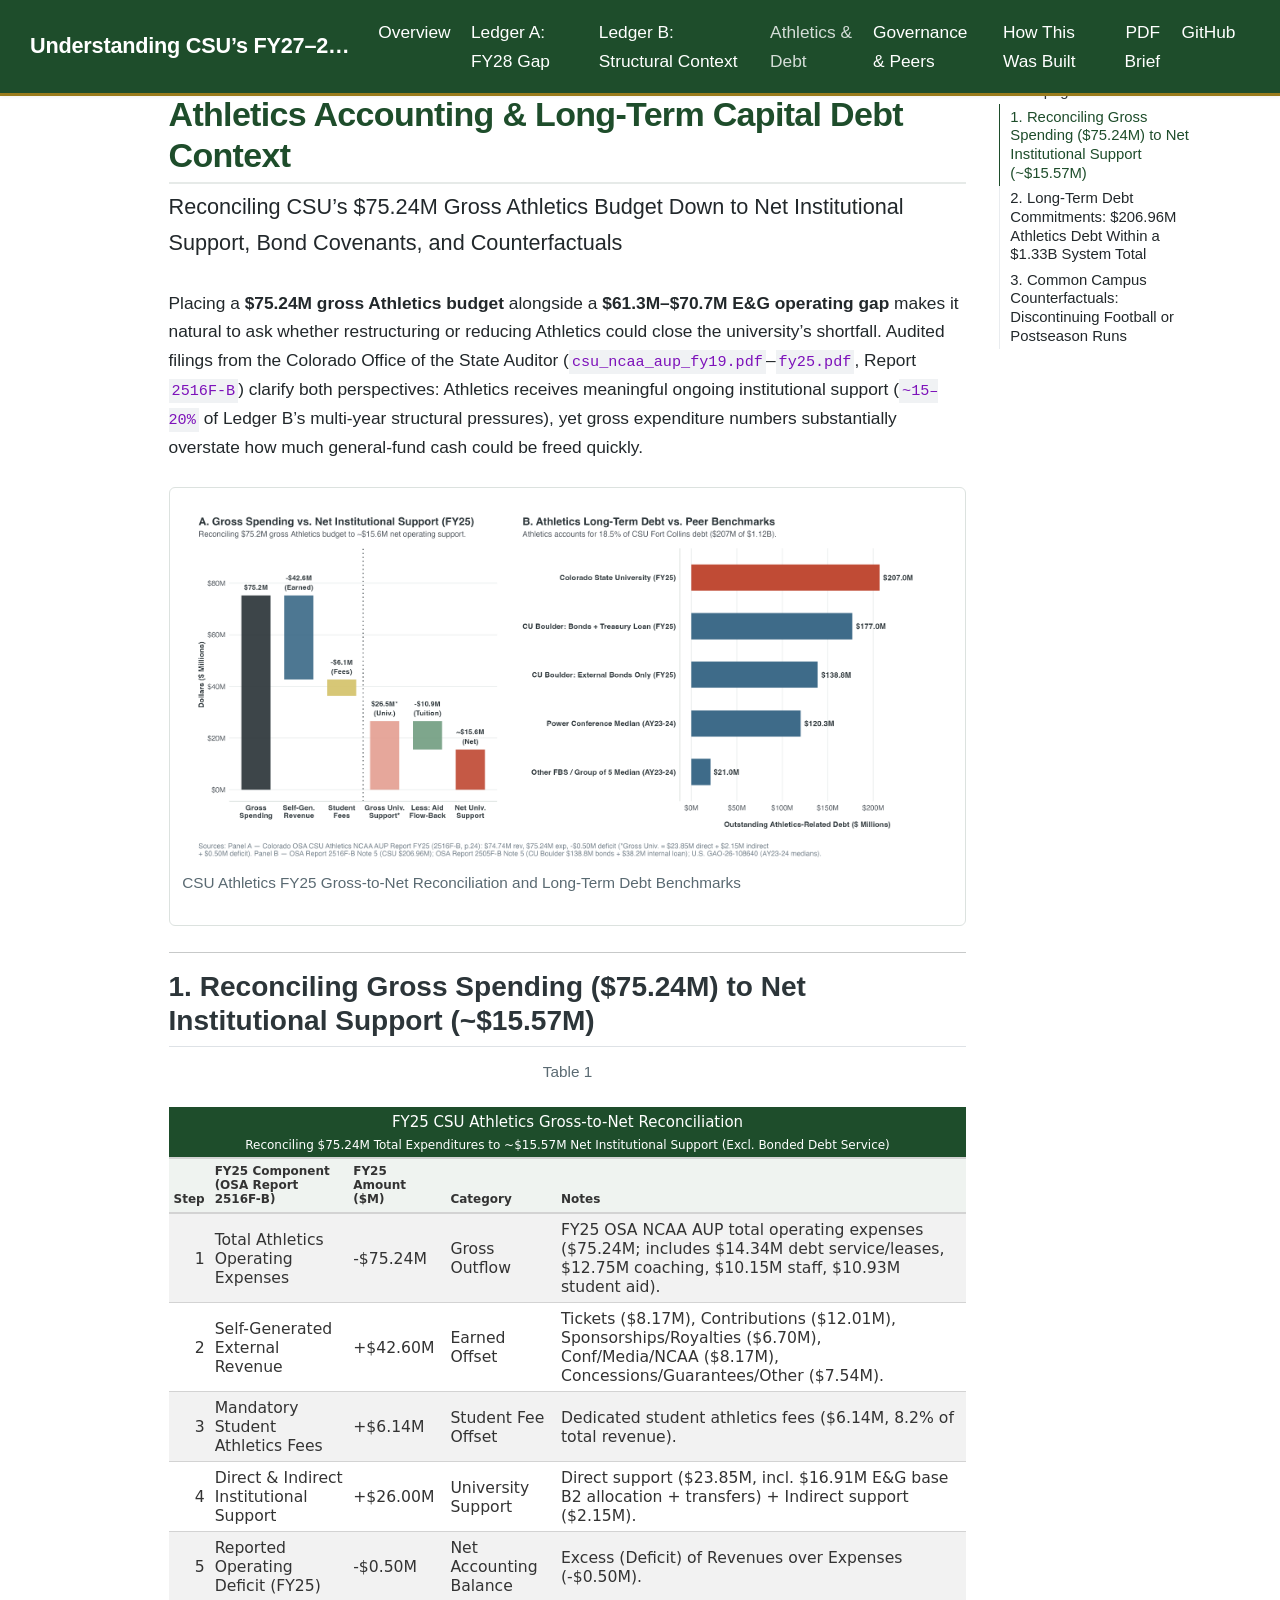
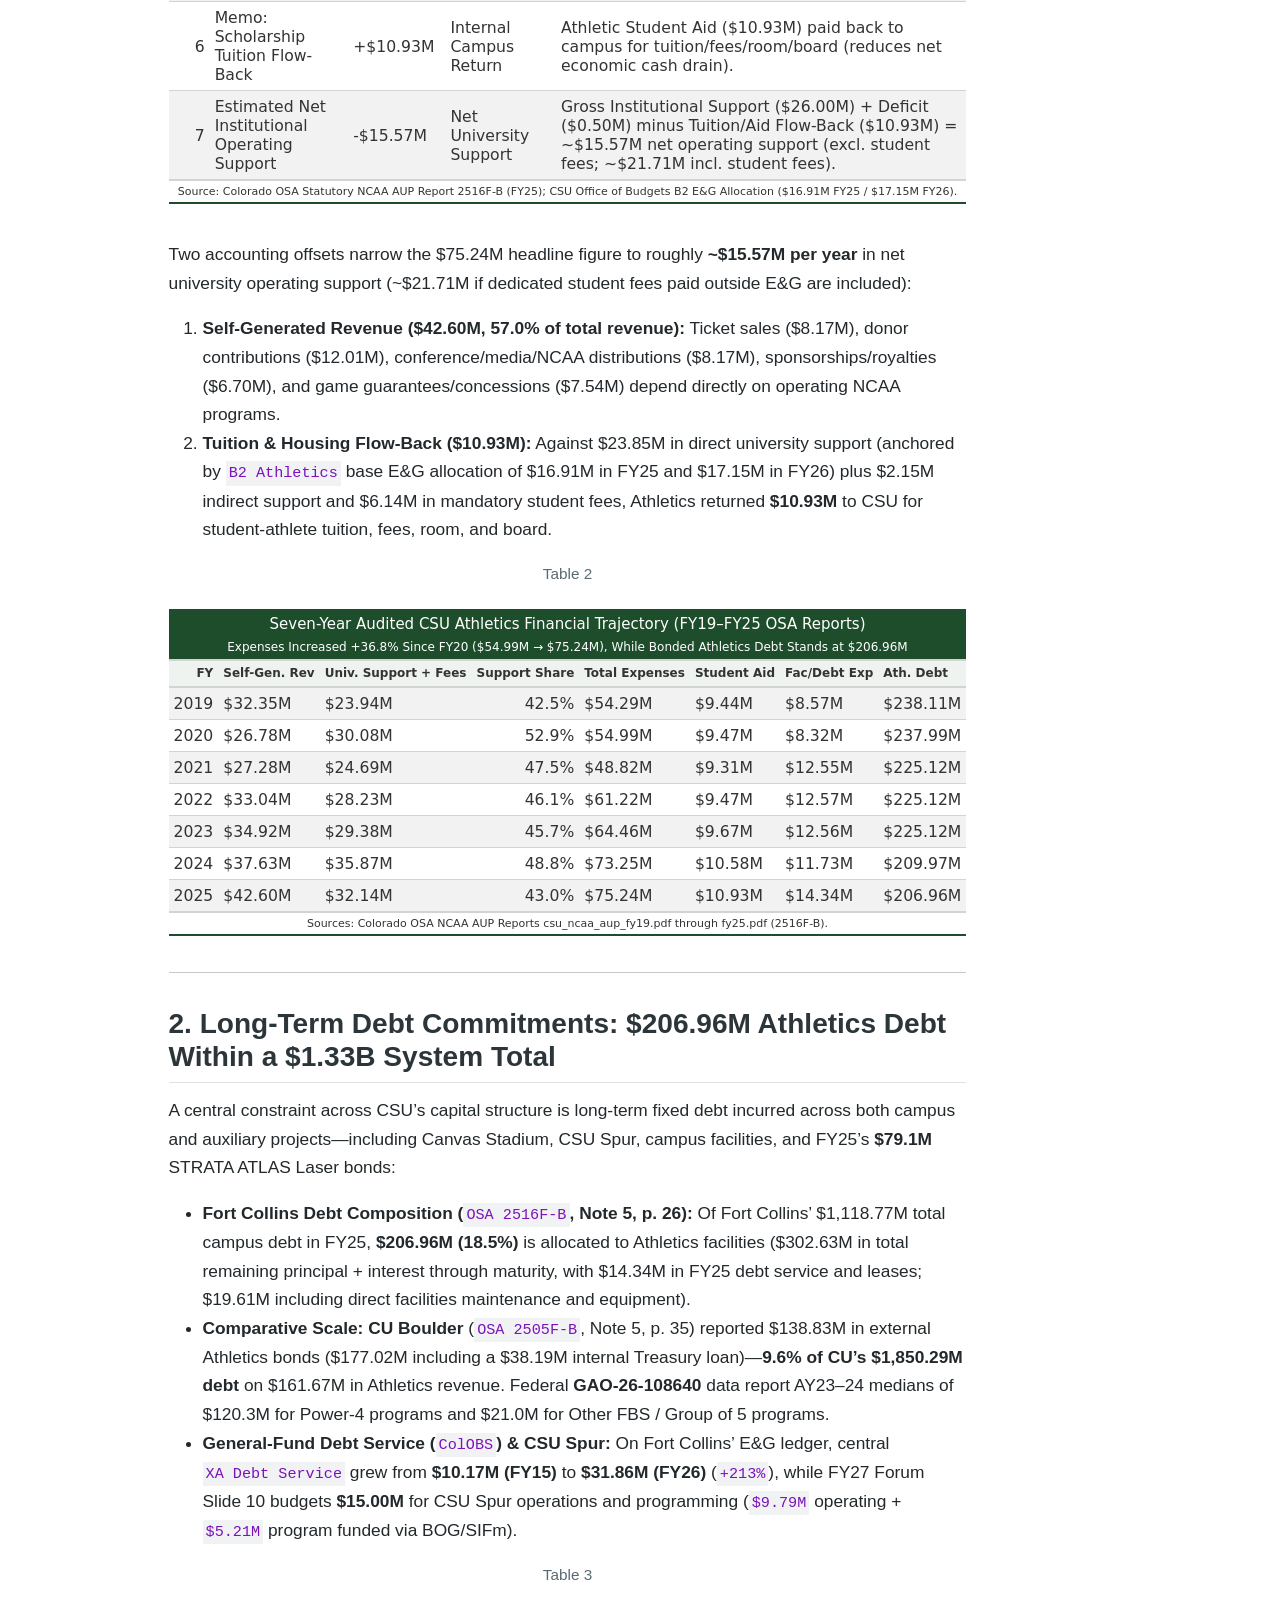
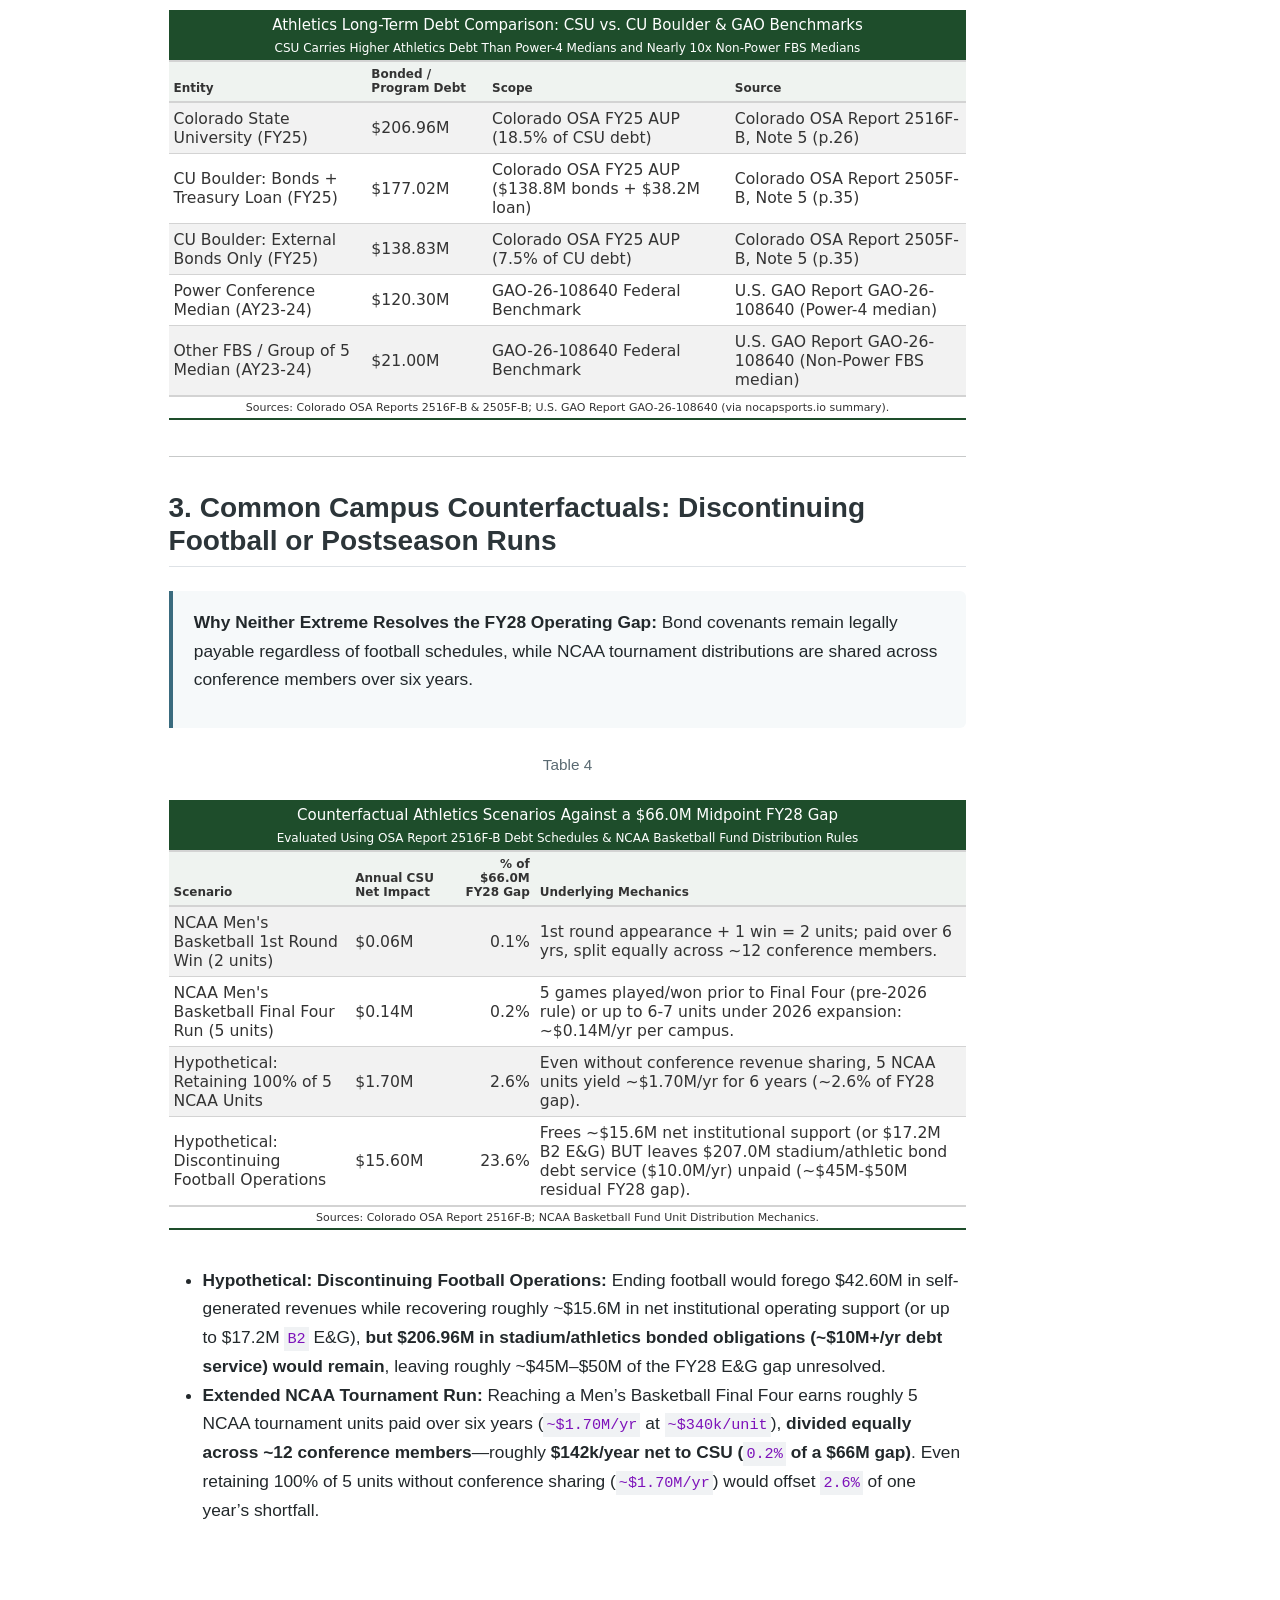
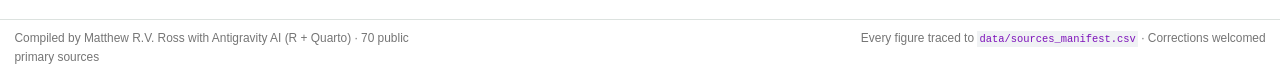
==== commit 6ac7c210: "Refine tone to neutral/humble framing and broaden non-E&G research context" ====
--- a/docs/athletics-audit.html
+++ b/docs/athletics-audit.html
@@ -151,8 +151,8 @@
    
   <ul>
   <li><a href="#reconciling-gross-spending-75.24m-to-net-institutional-support-15.57m" id="toc-reconciling-gross-spending-75.24m-to-net-institutional-support-15.57m" class="nav-link active" data-scroll-target="#reconciling-gross-spending-75.24m-to-net-institutional-support-15.57m">1. Reconciling Gross Spending ($75.24M) to Net Institutional Support (~$15.57M)</a></li>
-  <li><a href="#capital-debt-context-206.96m-athletics-debt-within-a-1.33b-system-total" id="toc-capital-debt-context-206.96m-athletics-debt-within-a-1.33b-system-total" class="nav-link" data-scroll-target="#capital-debt-context-206.96m-athletics-debt-within-a-1.33b-system-total">2. Capital Debt Context: $206.96M Athletics Debt Within a $1.33B System Total</a></li>
-  <li><a href="#common-campus-counterfactuals-canceling-football-or-winning-an-ncaa-run" id="toc-common-campus-counterfactuals-canceling-football-or-winning-an-ncaa-run" class="nav-link" data-scroll-target="#common-campus-counterfactuals-canceling-football-or-winning-an-ncaa-run">3. Common Campus Counterfactuals: Canceling Football or Winning an NCAA Run</a></li>
+  <li><a href="#long-term-debt-commitments-206.96m-athletics-debt-within-a-1.33b-system-total" id="toc-long-term-debt-commitments-206.96m-athletics-debt-within-a-1.33b-system-total" class="nav-link" data-scroll-target="#long-term-debt-commitments-206.96m-athletics-debt-within-a-1.33b-system-total">2. Long-Term Debt Commitments: $206.96M Athletics Debt Within a $1.33B System Total</a></li>
+  <li><a href="#common-campus-counterfactuals-discontinuing-football-or-postseason-runs" id="toc-common-campus-counterfactuals-discontinuing-football-or-postseason-runs" class="nav-link" data-scroll-target="#common-campus-counterfactuals-discontinuing-football-or-postseason-runs">3. Common Campus Counterfactuals: Discontinuing Football or Postseason Runs</a></li>
   </ul>
 </nav>
     </div>
@@ -179,7 +179,7 @@
 </header>
 
 
-<p>Placing a <strong>$75.24M gross Athletics budget</strong> alongside a <strong>$61.3M–$70.7M E&amp;G operating gap</strong> makes it natural to ask whether restructuring or reducing Athletics could close the university’s shortfall. Audited filings from the Colorado Office of the State Auditor (<code>csu_ncaa_aup_fy19.pdf</code>–<code>fy25.pdf</code>, Report <code>2516F-B</code>) clarify both sides of that question: Athletics represents a real ongoing subsidy (<code>~15–20%</code> of Ledger B’s multi-year structural pressures), yet gross expenditure numbers substantially overstate how much general-fund cash could be freed quickly.</p>
+<p>Placing a <strong>$75.24M gross Athletics budget</strong> alongside a <strong>$61.3M–$70.7M E&amp;G operating gap</strong> makes it natural to ask whether restructuring or reducing Athletics could close the university’s shortfall. Audited filings from the Colorado Office of the State Auditor (<code>csu_ncaa_aup_fy19.pdf</code>–<code>fy25.pdf</code>, Report <code>2516F-B</code>) clarify both perspectives: Athletics receives meaningful ongoing institutional support (<code>~15–20%</code> of Ledger B’s multi-year structural pressures), yet gross expenditure numbers substantially overstate how much general-fund cash could be freed quickly.</p>
 <div class="figure-panel">
 <div class="quarto-figure quarto-figure-center">
 <figure class="figure">
@@ -199,23 +199,23 @@
 </figcaption>
 <div aria-describedby="tbl-ath-bridge-caption-0ceaefa1-69ba-4598-a22c-09a6ac19f8ca">
 <div class="cell-output-display">
-<div id="rjlssdxctb" style="padding-left:0px;padding-right:0px;padding-top:10px;padding-bottom:10px;overflow-x:auto;overflow-y:auto;width:auto;height:auto;">
-<style>#rjlssdxctb table {
+<div id="zilznsetrx" style="padding-left:0px;padding-right:0px;padding-top:10px;padding-bottom:10px;overflow-x:auto;overflow-y:auto;width:auto;height:auto;">
+<style>#zilznsetrx table {
   font-family: system-ui, 'Segoe UI', Roboto, Helvetica, Arial, sans-serif, 'Apple Color Emoji', 'Segoe UI Emoji', 'Segoe UI Symbol', 'Noto Color Emoji';
   -webkit-font-smoothing: antialiased;
   -moz-osx-font-smoothing: grayscale;
 }
 
-#rjlssdxctb thead, #rjlssdxctb tbody, #rjlssdxctb tfoot, #rjlssdxctb tr, #rjlssdxctb td, #rjlssdxctb th {
+#zilznsetrx thead, #zilznsetrx tbody, #zilznsetrx tfoot, #zilznsetrx tr, #zilznsetrx td, #zilznsetrx th {
   border-style: none;
 }
 
-#rjlssdxctb p {
+#zilznsetrx p {
   margin: 0;
   padding: 0;
 }
 
-#rjlssdxctb .gt_table {
+#zilznsetrx .gt_table {
   display: table;
   border-collapse: collapse;
   line-height: normal;
@@ -241,12 +241,12 @@
   border-left-color: #D3D3D3;
 }
 
-#rjlssdxctb .gt_caption {
+#zilznsetrx .gt_caption {
   padding-top: 4px;
   padding-bottom: 4px;
 }
 
-#rjlssdxctb .gt_title {
+#zilznsetrx .gt_title {
   color: #FFFFFF;
   font-size: 15px;
   font-weight: bold;
@@ -258,7 +258,7 @@
   border-bottom-width: 0;
 }
 
-#rjlssdxctb .gt_subtitle {
+#zilznsetrx .gt_subtitle {
   color: #FFFFFF;
   font-size: 12px;
   font-weight: initial;
@@ -270,7 +270,7 @@
   border-top-width: 0;
 }
 
-#rjlssdxctb .gt_heading {
+#zilznsetrx .gt_heading {
   background-color: #1E4D2B;
   text-align: center;
   border-bottom-color: #FFFFFF;
@@ -282,13 +282,13 @@
   border-right-color: #D3D3D3;
 }
 
-#rjlssdxctb .gt_bottom_border {
-  border-bottom-style: solid;
-  border-bottom-width: 2px;
-  border-bottom-color: #D3D3D3;
-}
-
-#rjlssdxctb .gt_col_headings {
+#zilznsetrx .gt_bottom_border {
+  border-bottom-style: solid;
+  border-bottom-width: 2px;
+  border-bottom-color: #D3D3D3;
+}
+
+#zilznsetrx .gt_col_headings {
   border-top-style: solid;
   border-top-width: 2px;
   border-top-color: #D3D3D3;
@@ -303,7 +303,7 @@
   border-right-color: #D3D3D3;
 }
 
-#rjlssdxctb .gt_col_heading {
+#zilznsetrx .gt_col_heading {
   color: #333333;
   background-color: #EFF3F0;
   font-size: 12px;
@@ -323,7 +323,7 @@
   overflow-x: hidden;
 }
 
-#rjlssdxctb .gt_column_spanner_outer {
+#zilznsetrx .gt_column_spanner_outer {
   color: #333333;
   background-color: #EFF3F0;
   font-size: 12px;
@@ -335,15 +335,15 @@
   padding-right: 4px;
 }
 
-#rjlssdxctb .gt_column_spanner_outer:first-child {
+#zilznsetrx .gt_column_spanner_outer:first-child {
   padding-left: 0;
 }
 
-#rjlssdxctb .gt_column_spanner_outer:last-child {
+#zilznsetrx .gt_column_spanner_outer:last-child {
   padding-right: 0;
 }
 
-#rjlssdxctb .gt_column_spanner {
+#zilznsetrx .gt_column_spanner {
   border-bottom-style: solid;
   border-bottom-width: 2px;
   border-bottom-color: #D3D3D3;
@@ -355,11 +355,11 @@
   width: 100%;
 }
 
-#rjlssdxctb .gt_spanner_row {
+#zilznsetrx .gt_spanner_row {
   border-bottom-style: hidden;
 }
 
-#rjlssdxctb .gt_group_heading {
+#zilznsetrx .gt_group_heading {
   padding-top: 8px;
   padding-bottom: 8px;
   padding-left: 5px;
@@ -385,7 +385,7 @@
   text-align: left;
 }
 
-#rjlssdxctb .gt_empty_group_heading {
+#zilznsetrx .gt_empty_group_heading {
   padding: 0.5px;
   color: #333333;
   background-color: #FFFFFF;
@@ -400,15 +400,15 @@
   vertical-align: middle;
 }
 
-#rjlssdxctb .gt_from_md > :first-child {
+#zilznsetrx .gt_from_md > :first-child {
   margin-top: 0;
 }
 
-#rjlssdxctb .gt_from_md > :last-child {
+#zilznsetrx .gt_from_md > :last-child {
   margin-bottom: 0;
 }
 
-#rjlssdxctb .gt_row {
+#zilznsetrx .gt_row {
   padding-top: 6px;
   padding-bottom: 6px;
   padding-left: 5px;
@@ -427,7 +427,7 @@
   overflow-x: hidden;
 }
 
-#rjlssdxctb .gt_stub {
+#zilznsetrx .gt_stub {
   color: #333333;
   background-color: #FFFFFF;
   font-size: 100%;
@@ -440,7 +440,7 @@
   padding-right: 5px;
 }
 
-#rjlssdxctb .gt_stub_row_group {
+#zilznsetrx .gt_stub_row_group {
   color: #333333;
   background-color: #FFFFFF;
   font-size: 100%;
@@ -454,15 +454,15 @@
   vertical-align: top;
 }
 
-#rjlssdxctb .gt_row_group_first td {
-  border-top-width: 2px;
-}
-
-#rjlssdxctb .gt_row_group_first th {
-  border-top-width: 2px;
-}
-
-#rjlssdxctb .gt_summary_row {
+#zilznsetrx .gt_row_group_first td {
+  border-top-width: 2px;
+}
+
+#zilznsetrx .gt_row_group_first th {
+  border-top-width: 2px;
+}
+
+#zilznsetrx .gt_summary_row {
   color: #333333;
   background-color: #FFFFFF;
   text-transform: inherit;
@@ -472,16 +472,16 @@
   padding-right: 5px;
 }
 
-#rjlssdxctb .gt_first_summary_row {
+#zilznsetrx .gt_first_summary_row {
   border-top-style: solid;
   border-top-color: #D3D3D3;
 }
 
-#rjlssdxctb .gt_first_summary_row.thick {
-  border-top-width: 2px;
-}
-
-#rjlssdxctb .gt_last_summary_row {
+#zilznsetrx .gt_first_summary_row.thick {
+  border-top-width: 2px;
+}
+
+#zilznsetrx .gt_last_summary_row {
   padding-top: 8px;
   padding-bottom: 8px;
   padding-left: 5px;
@@ -491,7 +491,7 @@
   border-bottom-color: #D3D3D3;
 }
 
-#rjlssdxctb .gt_grand_summary_row {
+#zilznsetrx .gt_grand_summary_row {
   color: #333333;
   background-color: #FFFFFF;
   text-transform: inherit;
@@ -501,7 +501,7 @@
   padding-right: 5px;
 }
 
-#rjlssdxctb .gt_first_grand_summary_row {
+#zilznsetrx .gt_first_grand_summary_row {
   padding-top: 8px;
   padding-bottom: 8px;
   padding-left: 5px;
@@ -511,7 +511,7 @@
   border-top-color: #D3D3D3;
 }
 
-#rjlssdxctb .gt_last_grand_summary_row_top {
+#zilznsetrx .gt_last_grand_summary_row_top {
   padding-top: 8px;
   padding-bottom: 8px;
   padding-left: 5px;
@@ -521,11 +521,11 @@
   border-bottom-color: #D3D3D3;
 }
 
-#rjlssdxctb .gt_striped {
+#zilznsetrx .gt_striped {
   background-color: rgba(128, 128, 128, 0.05);
 }
 
-#rjlssdxctb .gt_table_body {
+#zilznsetrx .gt_table_body {
   border-top-style: solid;
   border-top-width: 2px;
   border-top-color: #D3D3D3;
@@ -534,7 +534,7 @@
   border-bottom-color: #D3D3D3;
 }
 
-#rjlssdxctb .gt_footnotes {
+#zilznsetrx .gt_footnotes {
   color: #333333;
   background-color: #FFFFFF;
   border-bottom-style: none;
@@ -548,7 +548,7 @@
   border-right-color: #D3D3D3;
 }
 
-#rjlssdxctb .gt_footnote {
+#zilznsetrx .gt_footnote {
   margin: 0px;
   font-size: 90%;
   padding-top: 4px;
@@ -557,7 +557,7 @@
   padding-right: 5px;
 }
 
-#rjlssdxctb .gt_sourcenotes {
+#zilznsetrx .gt_sourcenotes {
   color: #333333;
   background-color: #FFFFFF;
   border-bottom-style: none;
@@ -571,7 +571,7 @@
   border-right-color: #D3D3D3;
 }
 
-#rjlssdxctb .gt_sourcenote {
+#zilznsetrx .gt_sourcenote {
   font-size: 11px;
   padding-top: 4px;
   padding-bottom: 4px;
@@ -579,72 +579,72 @@
   padding-right: 5px;
 }
 
-#rjlssdxctb .gt_left {
+#zilznsetrx .gt_left {
   text-align: left;
 }
 
-#rjlssdxctb .gt_center {
+#zilznsetrx .gt_center {
   text-align: center;
 }
 
-#rjlssdxctb .gt_right {
+#zilznsetrx .gt_right {
   text-align: right;
   font-variant-numeric: tabular-nums;
 }
 
-#rjlssdxctb .gt_font_normal {
+#zilznsetrx .gt_font_normal {
   font-weight: normal;
 }
 
-#rjlssdxctb .gt_font_bold {
+#zilznsetrx .gt_font_bold {
   font-weight: bold;
 }
 
-#rjlssdxctb .gt_font_italic {
+#zilznsetrx .gt_font_italic {
   font-style: italic;
 }
 
-#rjlssdxctb .gt_super {
+#zilznsetrx .gt_super {
   font-size: 65%;
 }
 
-#rjlssdxctb .gt_footnote_marks {
+#zilznsetrx .gt_footnote_marks {
   font-size: 75%;
   vertical-align: 0.4em;
   position: initial;
 }
 
-#rjlssdxctb .gt_asterisk {
+#zilznsetrx .gt_asterisk {
   font-size: 100%;
   vertical-align: 0;
 }
 
-#rjlssdxctb .gt_indent_1 {
+#zilznsetrx .gt_indent_1 {
   text-indent: 5px;
 }
 
-#rjlssdxctb .gt_indent_2 {
+#zilznsetrx .gt_indent_2 {
   text-indent: 10px;
 }
 
-#rjlssdxctb .gt_indent_3 {
+#zilznsetrx .gt_indent_3 {
   text-indent: 15px;
 }
 
-#rjlssdxctb .gt_indent_4 {
+#zilznsetrx .gt_indent_4 {
   text-indent: 20px;
 }
 
-#rjlssdxctb .gt_indent_5 {
+#zilznsetrx .gt_indent_5 {
   text-indent: 25px;
 }
 
-#rjlssdxctb .katex-display {
+#zilznsetrx .katex-display {
   display: inline-flex !important;
   margin-bottom: 0.75em !important;
 }
 
-#rjlssdxctb div.Reactable > div.rt-table > div.rt-thead > div.rt-tr.rt-tr-group-header > div.rt-th-group:after {
+#zilznsetrx div.Reactable > div.rt-table > div.rt-thead > div.rt-tr.rt-tr-group-header > div.rt-th-group:after {
   height: 0px !important;
 }
 </style>
@@ -710,10 +710,10 @@
 </tr>
 <tr class="odd">
 <td class="gt_row gt_right" headers="Step">7</td>
-<td class="gt_row gt_left" headers="FY25-Component-(OSA-Report-2516F-B)">Estimated Net Institutional Operating Drag</td>
+<td class="gt_row gt_left" headers="FY25-Component-(OSA-Report-2516F-B)">Estimated Net Institutional Operating Support</td>
 <td class="gt_row gt_left" headers="FY25-Amount-($M)">-$15.57M</td>
-<td class="gt_row gt_left" headers="Category">Net Economic Drag</td>
-<td class="gt_row gt_left" headers="Notes">Gross Institutional Support ($26.00M) + Deficit ($0.50M) minus Tuition/Aid Flow-Back ($10.93M) = ~$15.57M net cash/indirect burden (excl. student fees; ~$21.71M incl. student fees).</td>
+<td class="gt_row gt_left" headers="Category">Net University Support</td>
+<td class="gt_row gt_left" headers="Notes">Gross Institutional Support ($26.00M) + Deficit ($0.50M) minus Tuition/Aid Flow-Back ($10.93M) = ~$15.57M net operating support (excl. student fees; ~$21.71M incl. student fees).</td>
 </tr>
 </tbody><tfoot>
 <tr class="gt_sourcenotes odd">
@@ -742,23 +742,23 @@
 </figcaption>
 <div aria-describedby="tbl-ath-hist-caption-0ceaefa1-69ba-4598-a22c-09a6ac19f8ca">
 <div class="cell-output-display">
-<div id="ivzsbennyc" style="padding-left:0px;padding-right:0px;padding-top:10px;padding-bottom:10px;overflow-x:auto;overflow-y:auto;width:auto;height:auto;">
-<style>#ivzsbennyc table {
+<div id="lmxotuvjty" style="padding-left:0px;padding-right:0px;padding-top:10px;padding-bottom:10px;overflow-x:auto;overflow-y:auto;width:auto;height:auto;">
+<style>#lmxotuvjty table {
   font-family: system-ui, 'Segoe UI', Roboto, Helvetica, Arial, sans-serif, 'Apple Color Emoji', 'Segoe UI Emoji', 'Segoe UI Symbol', 'Noto Color Emoji';
   -webkit-font-smoothing: antialiased;
   -moz-osx-font-smoothing: grayscale;
 }
 
-#ivzsbennyc thead, #ivzsbennyc tbody, #ivzsbennyc tfoot, #ivzsbennyc tr, #ivzsbennyc td, #ivzsbennyc th {
+#lmxotuvjty thead, #lmxotuvjty tbody, #lmxotuvjty tfoot, #lmxotuvjty tr, #lmxotuvjty td, #lmxotuvjty th {
   border-style: none;
 }
 
-#ivzsbennyc p {
+#lmxotuvjty p {
   margin: 0;
   padding: 0;
 }
 
-#ivzsbennyc .gt_table {
+#lmxotuvjty .gt_table {
   display: table;
   border-collapse: collapse;
   line-height: normal;
@@ -784,12 +784,12 @@
   border-left-color: #D3D3D3;
 }
 
-#ivzsbennyc .gt_caption {
+#lmxotuvjty .gt_caption {
   padding-top: 4px;
   padding-bottom: 4px;
 }
 
-#ivzsbennyc .gt_title {
+#lmxotuvjty .gt_title {
   color: #FFFFFF;
   font-size: 15px;
   font-weight: bold;
@@ -801,7 +801,7 @@
   border-bottom-width: 0;
 }
 
-#ivzsbennyc .gt_subtitle {
+#lmxotuvjty .gt_subtitle {
   color: #FFFFFF;
   font-size: 12px;
   font-weight: initial;
@@ -813,7 +813,7 @@
   border-top-width: 0;
 }
 
-#ivzsbennyc .gt_heading {
+#lmxotuvjty .gt_heading {
   background-color: #1E4D2B;
   text-align: center;
   border-bottom-color: #FFFFFF;
@@ -825,13 +825,13 @@
   border-right-color: #D3D3D3;
 }
 
-#ivzsbennyc .gt_bottom_border {
-  border-bottom-style: solid;
-  border-bottom-width: 2px;
-  border-bottom-color: #D3D3D3;
-}
-
-#ivzsbennyc .gt_col_headings {
+#lmxotuvjty .gt_bottom_border {
+  border-bottom-style: solid;
+  border-bottom-width: 2px;
+  border-bottom-color: #D3D3D3;
+}
+
+#lmxotuvjty .gt_col_headings {
   border-top-style: solid;
   border-top-width: 2px;
   border-top-color: #D3D3D3;
@@ -846,7 +846,7 @@
   border-right-color: #D3D3D3;
 }
 
-#ivzsbennyc .gt_col_heading {
+#lmxotuvjty .gt_col_heading {
   color: #333333;
   background-color: #EFF3F0;
   font-size: 12px;
@@ -866,7 +866,7 @@
   overflow-x: hidden;
 }
 
-#ivzsbennyc .gt_column_spanner_outer {
+#lmxotuvjty .gt_column_spanner_outer {
   color: #333333;
   background-color: #EFF3F0;
   font-size: 12px;
@@ -878,15 +878,15 @@
   padding-right: 4px;
 }
 
-#ivzsbennyc .gt_column_spanner_outer:first-child {
+#lmxotuvjty .gt_column_spanner_outer:first-child {
   padding-left: 0;
 }
 
-#ivzsbennyc .gt_column_spanner_outer:last-child {
+#lmxotuvjty .gt_column_spanner_outer:last-child {
   padding-right: 0;
 }
 
-#ivzsbennyc .gt_column_spanner {
+#lmxotuvjty .gt_column_spanner {
   border-bottom-style: solid;
   border-bottom-width: 2px;
   border-bottom-color: #D3D3D3;
@@ -898,11 +898,11 @@
   width: 100%;
 }
 
-#ivzsbennyc .gt_spanner_row {
+#lmxotuvjty .gt_spanner_row {
   border-bottom-style: hidden;
 }
 
-#ivzsbennyc .gt_group_heading {
+#lmxotuvjty .gt_group_heading {
   padding-top: 8px;
   padding-bottom: 8px;
   padding-left: 5px;
@@ -928,7 +928,7 @@
   text-align: left;
 }
 
-#ivzsbennyc .gt_empty_group_heading {
+#lmxotuvjty .gt_empty_group_heading {
   padding: 0.5px;
   color: #333333;
   background-color: #FFFFFF;
@@ -943,15 +943,15 @@
   vertical-align: middle;
 }
 
-#ivzsbennyc .gt_from_md > :first-child {
+#lmxotuvjty .gt_from_md > :first-child {
   margin-top: 0;
 }
 
-#ivzsbennyc .gt_from_md > :last-child {
+#lmxotuvjty .gt_from_md > :last-child {
   margin-bottom: 0;
 }
 
-#ivzsbennyc .gt_row {
+#lmxotuvjty .gt_row {
   padding-top: 6px;
   padding-bottom: 6px;
   padding-left: 5px;
@@ -970,7 +970,7 @@
   overflow-x: hidden;
 }
 
-#ivzsbennyc .gt_stub {
+#lmxotuvjty .gt_stub {
   color: #333333;
   background-color: #FFFFFF;
   font-size: 100%;
@@ -983,7 +983,7 @@
   padding-right: 5px;
 }
 
-#ivzsbennyc .gt_stub_row_group {
+#lmxotuvjty .gt_stub_row_group {
   color: #333333;
   background-color: #FFFFFF;
   font-size: 100%;
@@ -997,15 +997,15 @@
   vertical-align: top;
 }
 
-#ivzsbennyc .gt_row_group_first td {
-  border-top-width: 2px;
-}
-
-#ivzsbennyc .gt_row_group_first th {
-  border-top-width: 2px;
-}
-
-#ivzsbennyc .gt_summary_row {
+#lmxotuvjty .gt_row_group_first td {
+  border-top-width: 2px;
+}
+
+#lmxotuvjty .gt_row_group_first th {
+  border-top-width: 2px;
+}
+
+#lmxotuvjty .gt_summary_row {
   color: #333333;
   background-color: #FFFFFF;
   text-transform: inherit;
@@ -1015,16 +1015,16 @@
   padding-right: 5px;
 }
 
-#ivzsbennyc .gt_first_summary_row {
+#lmxotuvjty .gt_first_summary_row {
   border-top-style: solid;
   border-top-color: #D3D3D3;
 }
 
-#ivzsbennyc .gt_first_summary_row.thick {
-  border-top-width: 2px;
-}
-
-#ivzsbennyc .gt_last_summary_row {
+#lmxotuvjty .gt_first_summary_row.thick {
+  border-top-width: 2px;
+}
+
+#lmxotuvjty .gt_last_summary_row {
   padding-top: 8px;
   padding-bottom: 8px;
   padding-left: 5px;
@@ -1034,7 +1034,7 @@
   border-bottom-color: #D3D3D3;
 }
 
-#ivzsbennyc .gt_grand_summary_row {
+#lmxotuvjty .gt_grand_summary_row {
   color: #333333;
   background-color: #FFFFFF;
   text-transform: inherit;
@@ -1044,7 +1044,7 @@
   padding-right: 5px;
 }
 
-#ivzsbennyc .gt_first_grand_summary_row {
+#lmxotuvjty .gt_first_grand_summary_row {
   padding-top: 8px;
   padding-bottom: 8px;
   padding-left: 5px;
@@ -1054,7 +1054,7 @@
   border-top-color: #D3D3D3;
 }
 
-#ivzsbennyc .gt_last_grand_summary_row_top {
+#lmxotuvjty .gt_last_grand_summary_row_top {
   padding-top: 8px;
   padding-bottom: 8px;
   padding-left: 5px;
@@ -1064,11 +1064,11 @@
   border-bottom-color: #D3D3D3;
 }
 
-#ivzsbennyc .gt_striped {
+#lmxotuvjty .gt_striped {
   background-color: rgba(128, 128, 128, 0.05);
 }
 
-#ivzsbennyc .gt_table_body {
+#lmxotuvjty .gt_table_body {
   border-top-style: solid;
   border-top-width: 2px;
   border-top-color: #D3D3D3;
@@ -1077,7 +1077,7 @@
   border-bottom-color: #D3D3D3;
 }
 
-#ivzsbennyc .gt_footnotes {
+#lmxotuvjty .gt_footnotes {
   color: #333333;
   background-color: #FFFFFF;
   border-bottom-style: none;
@@ -1091,7 +1091,7 @@
   border-right-color: #D3D3D3;
 }
 
-#ivzsbennyc .gt_footnote {
+#lmxotuvjty .gt_footnote {
   margin: 0px;
   font-size: 90%;
   padding-top: 4px;
@@ -1100,7 +1100,7 @@
   padding-right: 5px;
 }
 
-#ivzsbennyc .gt_sourcenotes {
+#lmxotuvjty .gt_sourcenotes {
   color: #333333;
   background-color: #FFFFFF;
   border-bottom-style: none;
@@ -1114,7 +1114,7 @@
   border-right-color: #D3D3D3;
 }
 
-#ivzsbennyc .gt_sourcenote {
+#lmxotuvjty .gt_sourcenote {
   font-size: 11px;
   padding-top: 4px;
   padding-bottom: 4px;
@@ -1122,72 +1122,72 @@
   padding-right: 5px;
 }
 
-#ivzsbennyc .gt_left {
+#lmxotuvjty .gt_left {
   text-align: left;
 }
 
-#ivzsbennyc .gt_center {
+#lmxotuvjty .gt_center {
   text-align: center;
 }
 
-#ivzsbennyc .gt_right {
+#lmxotuvjty .gt_right {
   text-align: right;
   font-variant-numeric: tabular-nums;
 }
 
-#ivzsbennyc .gt_font_normal {
+#lmxotuvjty .gt_font_normal {
   font-weight: normal;
 }
 
-#ivzsbennyc .gt_font_bold {
+#lmxotuvjty .gt_font_bold {
   font-weight: bold;
 }
 
-#ivzsbennyc .gt_font_italic {
+#lmxotuvjty .gt_font_italic {
   font-style: italic;
 }
 
-#ivzsbennyc .gt_super {
+#lmxotuvjty .gt_super {
   font-size: 65%;
 }
 
-#ivzsbennyc .gt_footnote_marks {
+#lmxotuvjty .gt_footnote_marks {
   font-size: 75%;
   vertical-align: 0.4em;
   position: initial;
 }
 
-#ivzsbennyc .gt_asterisk {
+#lmxotuvjty .gt_asterisk {
   font-size: 100%;
   vertical-align: 0;
 }
 
-#ivzsbennyc .gt_indent_1 {
+#lmxotuvjty .gt_indent_1 {
   text-indent: 5px;
 }
 
-#ivzsbennyc .gt_indent_2 {
+#lmxotuvjty .gt_indent_2 {
   text-indent: 10px;
 }
 
-#ivzsbennyc .gt_indent_3 {
+#lmxotuvjty .gt_indent_3 {
   text-indent: 15px;
 }
 
-#ivzsbennyc .gt_indent_4 {
+#lmxotuvjty .gt_indent_4 {
   text-indent: 20px;
 }
 
-#ivzsbennyc .gt_indent_5 {
+#lmxotuvjty .gt_indent_5 {
   text-indent: 25px;
 }
 
-#ivzsbennyc .katex-display {
+#lmxotuvjty .katex-display {
   display: inline-flex !important;
   margin-bottom: 0.75em !important;
 }
 
-#ivzsbennyc div.Reactable > div.rt-table > div.rt-thead > div.rt-tr.rt-tr-group-header > div.rt-th-group:after {
+#lmxotuvjty div.Reactable > div.rt-table > div.rt-thead > div.rt-tr.rt-tr-group-header > div.rt-th-group:after {
   height: 0px !important;
 }
 </style>
@@ -1298,9 +1298,9 @@
 </div>
 <hr>
 </section>
-<section id="capital-debt-context-206.96m-athletics-debt-within-a-1.33b-system-total" class="level2">
-<h2 class="anchored" data-anchor-id="capital-debt-context-206.96m-athletics-debt-within-a-1.33b-system-total">2. Capital Debt Context: $206.96M Athletics Debt Within a $1.33B System Total</h2>
-<p>A defining feature of CSU’s capital structure is long-term fixed debt incurred across both campus and auxiliary projects—including Canvas Stadium, CSU Spur, campus facilities, and FY25’s <strong>$79.1M</strong> STRATA ATLAS Laser bonds:</p>
+<section id="long-term-debt-commitments-206.96m-athletics-debt-within-a-1.33b-system-total" class="level2">
+<h2 class="anchored" data-anchor-id="long-term-debt-commitments-206.96m-athletics-debt-within-a-1.33b-system-total">2. Long-Term Debt Commitments: $206.96M Athletics Debt Within a $1.33B System Total</h2>
+<p>A central constraint across CSU’s capital structure is long-term fixed debt incurred across both campus and auxiliary projects—including Canvas Stadium, CSU Spur, campus facilities, and FY25’s <strong>$79.1M</strong> STRATA ATLAS Laser bonds:</p>
 <ul>
 <li><strong>Fort Collins Debt Composition (<code>OSA 2516F-B</code>, Note 5, p.&nbsp;26):</strong> Of Fort Collins’ $1,118.77M total campus debt in FY25, <strong>$206.96M (18.5%)</strong> is allocated to Athletics facilities ($302.63M in total remaining principal + interest through maturity, with $14.34M in FY25 debt service and leases; $19.61M including direct facilities maintenance and equipment).</li>
 <li><strong>Comparative Scale:</strong> <strong>CU Boulder</strong> (<code>OSA 2505F-B</code>, Note 5, p.&nbsp;35) reported $138.83M in external Athletics bonds ($177.02M including a $38.19M internal Treasury loan)—<strong>9.6% of CU’s $1,850.29M debt</strong> on $161.67M in Athletics revenue. Federal <strong>GAO-26-108640</strong> data report AY23–24 medians of $120.3M for Power-4 programs and $21.0M for Other FBS / Group of 5 programs.</li>
@@ -1314,23 +1314,23 @@
 </figcaption>
 <div aria-describedby="tbl-debt-peers-caption-0ceaefa1-69ba-4598-a22c-09a6ac19f8ca">
 <div class="cell-output-display">
-<div id="lqbvppwvyf" style="padding-left:0px;padding-right:0px;padding-top:10px;padding-bottom:10px;overflow-x:auto;overflow-y:auto;width:auto;height:auto;">
-<style>#lqbvppwvyf table {
+<div id="gcizyfoxwj" style="padding-left:0px;padding-right:0px;padding-top:10px;padding-bottom:10px;overflow-x:auto;overflow-y:auto;width:auto;height:auto;">
+<style>#gcizyfoxwj table {
   font-family: system-ui, 'Segoe UI', Roboto, Helvetica, Arial, sans-serif, 'Apple Color Emoji', 'Segoe UI Emoji', 'Segoe UI Symbol', 'Noto Color Emoji';
   -webkit-font-smoothing: antialiased;
   -moz-osx-font-smoothing: grayscale;
 }
 
-#lqbvppwvyf thead, #lqbvppwvyf tbody, #lqbvppwvyf tfoot, #lqbvppwvyf tr, #lqbvppwvyf td, #lqbvppwvyf th {
+#gcizyfoxwj thead, #gcizyfoxwj tbody, #gcizyfoxwj tfoot, #gcizyfoxwj tr, #gcizyfoxwj td, #gcizyfoxwj th {
   border-style: none;
 }
 
-#lqbvppwvyf p {
+#gcizyfoxwj p {
   margin: 0;
   padding: 0;
 }
 
-#lqbvppwvyf .gt_table {
+#gcizyfoxwj .gt_table {
   display: table;
   border-collapse: collapse;
   line-height: normal;
@@ -1356,12 +1356,12 @@
   border-left-color: #D3D3D3;
 }
 
-#lqbvppwvyf .gt_caption {
+#gcizyfoxwj .gt_caption {
   padding-top: 4px;
   padding-bottom: 4px;
 }
 
-#lqbvppwvyf .gt_title {
+#gcizyfoxwj .gt_title {
   color: #FFFFFF;
   font-size: 15px;
   font-weight: bold;
@@ -1373,7 +1373,7 @@
   border-bottom-width: 0;
 }
 
-#lqbvppwvyf .gt_subtitle {
+#gcizyfoxwj .gt_subtitle {
   color: #FFFFFF;
   font-size: 12px;
   font-weight: initial;
@@ -1385,7 +1385,7 @@
   border-top-width: 0;
 }
 
-#lqbvppwvyf .gt_heading {
+#gcizyfoxwj .gt_heading {
   background-color: #1E4D2B;
   text-align: center;
   border-bottom-color: #FFFFFF;
@@ -1397,13 +1397,13 @@
   border-right-color: #D3D3D3;
 }
 
-#lqbvppwvyf .gt_bottom_border {
-  border-bottom-style: solid;
-  border-bottom-width: 2px;
-  border-bottom-color: #D3D3D3;
-}
-
-#lqbvppwvyf .gt_col_headings {
+#gcizyfoxwj .gt_bottom_border {
+  border-bottom-style: solid;
+  border-bottom-width: 2px;
+  border-bottom-color: #D3D3D3;
+}
+
+#gcizyfoxwj .gt_col_headings {
   border-top-style: solid;
   border-top-width: 2px;
   border-top-color: #D3D3D3;
@@ -1418,7 +1418,7 @@
   border-right-color: #D3D3D3;
 }
 
-#lqbvppwvyf .gt_col_heading {
+#gcizyfoxwj .gt_col_heading {
   color: #333333;
   background-color: #EFF3F0;
   font-size: 12px;
@@ -1438,7 +1438,7 @@
   overflow-x: hidden;
 }
 
-#lqbvppwvyf .gt_column_spanner_outer {
+#gcizyfoxwj .gt_column_spanner_outer {
   color: #333333;
   background-color: #EFF3F0;
   font-size: 12px;
@@ -1450,15 +1450,15 @@
   padding-right: 4px;
 }
 
-#lqbvppwvyf .gt_column_spanner_outer:first-child {
+#gcizyfoxwj .gt_column_spanner_outer:first-child {
   padding-left: 0;
 }
 
-#lqbvppwvyf .gt_column_spanner_outer:last-child {
+#gcizyfoxwj .gt_column_spanner_outer:last-child {
   padding-right: 0;
 }
 
-#lqbvppwvyf .gt_column_spanner {
+#gcizyfoxwj .gt_column_spanner {
   border-bottom-style: solid;
   border-bottom-width: 2px;
   border-bottom-color: #D3D3D3;
@@ -1470,11 +1470,11 @@
   width: 100%;
 }
 
-#lqbvppwvyf .gt_spanner_row {
+#gcizyfoxwj .gt_spanner_row {
   border-bottom-style: hidden;
 }
 
-#lqbvppwvyf .gt_group_heading {
+#gcizyfoxwj .gt_group_heading {
   padding-top: 8px;
   padding-bottom: 8px;
   padding-left: 5px;
@@ -1500,7 +1500,7 @@
   text-align: left;
 }
 
-#lqbvppwvyf .gt_empty_group_heading {
+#gcizyfoxwj .gt_empty_group_heading {
   padding: 0.5px;
   color: #333333;
   background-color: #FFFFFF;
@@ -1515,15 +1515,15 @@
   vertical-align: middle;
 }
 
-#lqbvppwvyf .gt_from_md > :first-child {
+#gcizyfoxwj .gt_from_md > :first-child {
   margin-top: 0;
 }
 
-#lqbvppwvyf .gt_from_md > :last-child {
+#gcizyfoxwj .gt_from_md > :last-child {
   margin-bottom: 0;
 }
 
-#lqbvppwvyf .gt_row {
+#gcizyfoxwj .gt_row {
   padding-top: 6px;
   padding-bottom: 6px;
   padding-left: 5px;
@@ -1542,7 +1542,7 @@
   overflow-x: hidden;
 }
 
-#lqbvppwvyf .gt_stub {
+#gcizyfoxwj .gt_stub {
   color: #333333;
   background-color: #FFFFFF;
   font-size: 100%;
@@ -1555,7 +1555,7 @@
   padding-right: 5px;
 }
 
-#lqbvppwvyf .gt_stub_row_group {
+#gcizyfoxwj .gt_stub_row_group {
   color: #333333;
   background-color: #FFFFFF;
   font-size: 100%;
@@ -1569,15 +1569,15 @@
   vertical-align: top;
 }
 
-#lqbvppwvyf .gt_row_group_first td {
-  border-top-width: 2px;
-}
-
-#lqbvppwvyf .gt_row_group_first th {
-  border-top-width: 2px;
-}
-
-#lqbvppwvyf .gt_summary_row {
+#gcizyfoxwj .gt_row_group_first td {
+  border-top-width: 2px;
+}
+
+#gcizyfoxwj .gt_row_group_first th {
+  border-top-width: 2px;
+}
+
+#gcizyfoxwj .gt_summary_row {
   color: #333333;
   background-color: #FFFFFF;
   text-transform: inherit;
@@ -1587,16 +1587,16 @@
   padding-right: 5px;
 }
 
-#lqbvppwvyf .gt_first_summary_row {
+#gcizyfoxwj .gt_first_summary_row {
   border-top-style: solid;
   border-top-color: #D3D3D3;
 }
 
-#lqbvppwvyf .gt_first_summary_row.thick {
-  border-top-width: 2px;
-}
-
-#lqbvppwvyf .gt_last_summary_row {
+#gcizyfoxwj .gt_first_summary_row.thick {
+  border-top-width: 2px;
+}
+
+#gcizyfoxwj .gt_last_summary_row {
   padding-top: 8px;
   padding-bottom: 8px;
   padding-left: 5px;
@@ -1606,7 +1606,7 @@
   border-bottom-color: #D3D3D3;
 }
 
-#lqbvppwvyf .gt_grand_summary_row {
+#gcizyfoxwj .gt_grand_summary_row {
   color: #333333;
   background-color: #FFFFFF;
   text-transform: inherit;
@@ -1616,7 +1616,7 @@
   padding-right: 5px;
 }
 
-#lqbvppwvyf .gt_first_grand_summary_row {
+#gcizyfoxwj .gt_first_grand_summary_row {
   padding-top: 8px;
   padding-bottom: 8px;
   padding-left: 5px;
@@ -1626,7 +1626,7 @@
   border-top-color: #D3D3D3;
 }
 
-#lqbvppwvyf .gt_last_grand_summary_row_top {
+#gcizyfoxwj .gt_last_grand_summary_row_top {
   padding-top: 8px;
   padding-bottom: 8px;
   padding-left: 5px;
@@ -1636,11 +1636,11 @@
   border-bottom-color: #D3D3D3;
 }
 
-#lqbvppwvyf .gt_striped {
+#gcizyfoxwj .gt_striped {
   background-color: rgba(128, 128, 128, 0.05);
 }
 
-#lqbvppwvyf .gt_table_body {
+#gcizyfoxwj .gt_table_body {
   border-top-style: solid;
   border-top-width: 2px;
   border-top-color: #D3D3D3;
@@ -1649,7 +1649,7 @@
   border-bottom-color: #D3D3D3;
 }
 
-#lqbvppwvyf .gt_footnotes {
+#gcizyfoxwj .gt_footnotes {
   color: #333333;
   background-color: #FFFFFF;
   border-bottom-style: none;
@@ -1663,7 +1663,7 @@
   border-right-color: #D3D3D3;
 }
 
-#lqbvppwvyf .gt_footnote {
+#gcizyfoxwj .gt_footnote {
   margin: 0px;
   font-size: 90%;
   padding-top: 4px;
@@ -1672,7 +1672,7 @@
   padding-right: 5px;
 }
 
-#lqbvppwvyf .gt_sourcenotes {
+#gcizyfoxwj .gt_sourcenotes {
   color: #333333;
   background-color: #FFFFFF;
   border-bottom-style: none;
@@ -1686,7 +1686,7 @@
   border-right-color: #D3D3D3;
 }
 
-#lqbvppwvyf .gt_sourcenote {
+#gcizyfoxwj .gt_sourcenote {
   font-size: 11px;
   padding-top: 4px;
   padding-bottom: 4px;
@@ -1694,72 +1694,72 @@
   padding-right: 5px;
 }
 
-#lqbvppwvyf .gt_left {
+#gcizyfoxwj .gt_left {
   text-align: left;
 }
 
-#lqbvppwvyf .gt_center {
+#gcizyfoxwj .gt_center {
   text-align: center;
 }
 
-#lqbvppwvyf .gt_right {
+#gcizyfoxwj .gt_right {
   text-align: right;
   font-variant-numeric: tabular-nums;
 }
 
-#lqbvppwvyf .gt_font_normal {
+#gcizyfoxwj .gt_font_normal {
   font-weight: normal;
 }
 
-#lqbvppwvyf .gt_font_bold {
+#gcizyfoxwj .gt_font_bold {
   font-weight: bold;
 }
 
-#lqbvppwvyf .gt_font_italic {
+#gcizyfoxwj .gt_font_italic {
   font-style: italic;
 }
 
-#lqbvppwvyf .gt_super {
+#gcizyfoxwj .gt_super {
   font-size: 65%;
 }
 
-#lqbvppwvyf .gt_footnote_marks {
+#gcizyfoxwj .gt_footnote_marks {
   font-size: 75%;
   vertical-align: 0.4em;
   position: initial;
 }
 
-#lqbvppwvyf .gt_asterisk {
+#gcizyfoxwj .gt_asterisk {
   font-size: 100%;
   vertical-align: 0;
 }
 
-#lqbvppwvyf .gt_indent_1 {
+#gcizyfoxwj .gt_indent_1 {
   text-indent: 5px;
 }
 
-#lqbvppwvyf .gt_indent_2 {
+#gcizyfoxwj .gt_indent_2 {
   text-indent: 10px;
 }
 
-#lqbvppwvyf .gt_indent_3 {
+#gcizyfoxwj .gt_indent_3 {
   text-indent: 15px;
 }
 
-#lqbvppwvyf .gt_indent_4 {
+#gcizyfoxwj .gt_indent_4 {
   text-indent: 20px;
 }
 
-#lqbvppwvyf .gt_indent_5 {
+#gcizyfoxwj .gt_indent_5 {
   text-indent: 25px;
 }
 
-#lqbvppwvyf .katex-display {
+#gcizyfoxwj .katex-display {
   display: inline-flex !important;
   margin-bottom: 0.75em !important;
 }
 
-#lqbvppwvyf div.Reactable > div.rt-table > div.rt-thead > div.rt-tr.rt-tr-group-header > div.rt-th-group:after {
+#gcizyfoxwj div.Reactable > div.rt-table > div.rt-thead > div.rt-tr.rt-tr-group-header > div.rt-th-group:after {
   height: 0px !important;
 }
 </style>
@@ -1826,10 +1826,10 @@
 </div>
 <hr>
 </section>
-<section id="common-campus-counterfactuals-canceling-football-or-winning-an-ncaa-run" class="level2">
-<h2 class="anchored" data-anchor-id="common-campus-counterfactuals-canceling-football-or-winning-an-ncaa-run">3. Common Campus Counterfactuals: Canceling Football or Winning an NCAA Run</h2>
+<section id="common-campus-counterfactuals-discontinuing-football-or-postseason-runs" class="level2">
+<h2 class="anchored" data-anchor-id="common-campus-counterfactuals-discontinuing-football-or-postseason-runs">3. Common Campus Counterfactuals: Discontinuing Football or Postseason Runs</h2>
 <div class="callout-context">
-<p><strong>Why Neither Extreme Solves the FY28 Operating Gap:</strong> Bond covenants remain legally payable regardless of football schedules, while NCAA tournament distributions are shared across conference members over six years.</p>
+<p><strong>Why Neither Extreme Resolves the FY28 Operating Gap:</strong> Bond covenants remain legally payable regardless of football schedules, while NCAA tournament distributions are shared across conference members over six years.</p>
 </div>
 <div class="cell">
 <div id="tbl-black-swan-site" class="cell quarto-float quarto-figure quarto-figure-center anchored">
@@ -1839,23 +1839,23 @@
 </figcaption>
 <div aria-describedby="tbl-black-swan-site-caption-0ceaefa1-69ba-4598-a22c-09a6ac19f8ca">
 <div class="cell-output-display">
-<div id="ypnfhnnyfr" style="padding-left:0px;padding-right:0px;padding-top:10px;padding-bottom:10px;overflow-x:auto;overflow-y:auto;width:auto;height:auto;">
-<style>#ypnfhnnyfr table {
+<div id="hjkiuydbck" style="padding-left:0px;padding-right:0px;padding-top:10px;padding-bottom:10px;overflow-x:auto;overflow-y:auto;width:auto;height:auto;">
+<style>#hjkiuydbck table {
   font-family: system-ui, 'Segoe UI', Roboto, Helvetica, Arial, sans-serif, 'Apple Color Emoji', 'Segoe UI Emoji', 'Segoe UI Symbol', 'Noto Color Emoji';
   -webkit-font-smoothing: antialiased;
   -moz-osx-font-smoothing: grayscale;
 }
 
-#ypnfhnnyfr thead, #ypnfhnnyfr tbody, #ypnfhnnyfr tfoot, #ypnfhnnyfr tr, #ypnfhnnyfr td, #ypnfhnnyfr th {
+#hjkiuydbck thead, #hjkiuydbck tbody, #hjkiuydbck tfoot, #hjkiuydbck tr, #hjkiuydbck td, #hjkiuydbck th {
   border-style: none;
 }
 
-#ypnfhnnyfr p {
+#hjkiuydbck p {
   margin: 0;
   padding: 0;
 }
 
-#ypnfhnnyfr .gt_table {
+#hjkiuydbck .gt_table {
   display: table;
   border-collapse: collapse;
   line-height: normal;
@@ -1881,12 +1881,12 @@
   border-left-color: #D3D3D3;
 }
 
-#ypnfhnnyfr .gt_caption {
+#hjkiuydbck .gt_caption {
   padding-top: 4px;
   padding-bottom: 4px;
 }
 
-#ypnfhnnyfr .gt_title {
+#hjkiuydbck .gt_title {
   color: #FFFFFF;
   font-size: 15px;
   font-weight: bold;
@@ -1898,7 +1898,7 @@
   border-bottom-width: 0;
 }
 
-#ypnfhnnyfr .gt_subtitle {
+#hjkiuydbck .gt_subtitle {
   color: #FFFFFF;
   font-size: 12px;
   font-weight: initial;
@@ -1910,7 +1910,7 @@
   border-top-width: 0;
 }
 
-#ypnfhnnyfr .gt_heading {
+#hjkiuydbck .gt_heading {
   background-color: #1E4D2B;
   text-align: center;
   border-bottom-color: #FFFFFF;
@@ -1922,13 +1922,13 @@
   border-right-color: #D3D3D3;
 }
 
-#ypnfhnnyfr .gt_bottom_border {
-  border-bottom-style: solid;
-  border-bottom-width: 2px;
-  border-bottom-color: #D3D3D3;
-}
-
-#ypnfhnnyfr .gt_col_headings {
+#hjkiuydbck .gt_bottom_border {
+  border-bottom-style: solid;
+  border-bottom-width: 2px;
+  border-bottom-color: #D3D3D3;
+}
+
+#hjkiuydbck .gt_col_headings {
   border-top-style: solid;
   border-top-width: 2px;
   border-top-color: #D3D3D3;
@@ -1943,7 +1943,7 @@
   border-right-color: #D3D3D3;
 }
 
-#ypnfhnnyfr .gt_col_heading {
+#hjkiuydbck .gt_col_heading {
   color: #333333;
   background-color: #EFF3F0;
   font-size: 12px;
@@ -1963,7 +1963,7 @@
   overflow-x: hidden;
 }
 
-#ypnfhnnyfr .gt_column_spanner_outer {
+#hjkiuydbck .gt_column_spanner_outer {
   color: #333333;
   background-color: #EFF3F0;
   font-size: 12px;
@@ -1975,15 +1975,15 @@
   padding-right: 4px;
 }
 
-#ypnfhnnyfr .gt_column_spanner_outer:first-child {
+#hjkiuydbck .gt_column_spanner_outer:first-child {
   padding-left: 0;
 }
 
-#ypnfhnnyfr .gt_column_spanner_outer:last-child {
+#hjkiuydbck .gt_column_spanner_outer:last-child {
   padding-right: 0;
 }
 
-#ypnfhnnyfr .gt_column_spanner {
+#hjkiuydbck .gt_column_spanner {
   border-bottom-style: solid;
   border-bottom-width: 2px;
   border-bottom-color: #D3D3D3;
@@ -1995,11 +1995,11 @@
   width: 100%;
 }
 
-#ypnfhnnyfr .gt_spanner_row {
+#hjkiuydbck .gt_spanner_row {
   border-bottom-style: hidden;
 }
 
-#ypnfhnnyfr .gt_group_heading {
+#hjkiuydbck .gt_group_heading {
   padding-top: 8px;
   padding-bottom: 8px;
   padding-left: 5px;
@@ -2025,7 +2025,7 @@
   text-align: left;
 }
 
-#ypnfhnnyfr .gt_empty_group_heading {
+#hjkiuydbck .gt_empty_group_heading {
   padding: 0.5px;
   color: #333333;
   background-color: #FFFFFF;
@@ -2040,15 +2040,15 @@
   vertical-align: middle;
 }
 
-#ypnfhnnyfr .gt_from_md > :first-child {
+#hjkiuydbck .gt_from_md > :first-child {
   margin-top: 0;
 }
 
-#ypnfhnnyfr .gt_from_md > :last-child {
+#hjkiuydbck .gt_from_md > :last-child {
   margin-bottom: 0;
 }
 
-#ypnfhnnyfr .gt_row {
+#hjkiuydbck .gt_row {
   padding-top: 6px;
   padding-bottom: 6px;
   padding-left: 5px;
@@ -2067,7 +2067,7 @@
   overflow-x: hidden;
 }
 
-#ypnfhnnyfr .gt_stub {
+#hjkiuydbck .gt_stub {
   color: #333333;
   background-color: #FFFFFF;
   font-size: 100%;
@@ -2080,7 +2080,7 @@
   padding-right: 5px;
 }
 
-#ypnfhnnyfr .gt_stub_row_group {
+#hjkiuydbck .gt_stub_row_group {
   color: #333333;
   background-color: #FFFFFF;
   font-size: 100%;
@@ -2094,15 +2094,15 @@
   vertical-align: top;
 }
 
-#ypnfhnnyfr .gt_row_group_first td {
-  border-top-width: 2px;
-}
-
-#ypnfhnnyfr .gt_row_group_first th {
-  border-top-width: 2px;
-}
-
-#ypnfhnnyfr .gt_summary_row {
+#hjkiuydbck .gt_row_group_first td {
+  border-top-width: 2px;
+}
+
+#hjkiuydbck .gt_row_group_first th {
+  border-top-width: 2px;
+}
+
+#hjkiuydbck .gt_summary_row {
   color: #333333;
   background-color: #FFFFFF;
   text-transform: inherit;
@@ -2112,16 +2112,16 @@
   padding-right: 5px;
 }
 
-#ypnfhnnyfr .gt_first_summary_row {
+#hjkiuydbck .gt_first_summary_row {
   border-top-style: solid;
   border-top-color: #D3D3D3;
 }
 
-#ypnfhnnyfr .gt_first_summary_row.thick {
-  border-top-width: 2px;
-}
-
-#ypnfhnnyfr .gt_last_summary_row {
+#hjkiuydbck .gt_first_summary_row.thick {
+  border-top-width: 2px;
+}
+
+#hjkiuydbck .gt_last_summary_row {
   padding-top: 8px;
   padding-bottom: 8px;
   padding-left: 5px;
@@ -2131,7 +2131,7 @@
   border-bottom-color: #D3D3D3;
 }
 
-#ypnfhnnyfr .gt_grand_summary_row {
+#hjkiuydbck .gt_grand_summary_row {
   color: #333333;
   background-color: #FFFFFF;
   text-transform: inherit;
@@ -2141,7 +2141,7 @@
   padding-right: 5px;
 }
 
-#ypnfhnnyfr .gt_first_grand_summary_row {
+#hjkiuydbck .gt_first_grand_summary_row {
   padding-top: 8px;
   padding-bottom: 8px;
   padding-left: 5px;
@@ -2151,7 +2151,7 @@
   border-top-color: #D3D3D3;
 }
 
-#ypnfhnnyfr .gt_last_grand_summary_row_top {
+#hjkiuydbck .gt_last_grand_summary_row_top {
   padding-top: 8px;
   padding-bottom: 8px;
   padding-left: 5px;
@@ -2161,11 +2161,11 @@
   border-bottom-color: #D3D3D3;
 }
 
-#ypnfhnnyfr .gt_striped {
+#hjkiuydbck .gt_striped {
   background-color: rgba(128, 128, 128, 0.05);
 }
 
-#ypnfhnnyfr .gt_table_body {
+#hjkiuydbck .gt_table_body {
   border-top-style: solid;
   border-top-width: 2px;
   border-top-color: #D3D3D3;
@@ -2174,7 +2174,7 @@
   border-bottom-color: #D3D3D3;
 }
 
-#ypnfhnnyfr .gt_footnotes {
+#hjkiuydbck .gt_footnotes {
   color: #333333;
   background-color: #FFFFFF;
   border-bottom-style: none;
@@ -2188,7 +2188,7 @@
   border-right-color: #D3D3D3;
 }
 
-#ypnfhnnyfr .gt_footnote {
+#hjkiuydbck .gt_footnote {
   margin: 0px;
   font-size: 90%;
   padding-top: 4px;
@@ -2197,7 +2197,7 @@
   padding-right: 5px;
 }
 
-#ypnfhnnyfr .gt_sourcenotes {
+#hjkiuydbck .gt_sourcenotes {
   color: #333333;
   background-color: #FFFFFF;
   border-bottom-style: none;
@@ -2211,7 +2211,7 @@
   border-right-color: #D3D3D3;
 }
 
-#ypnfhnnyfr .gt_sourcenote {
+#hjkiuydbck .gt_sourcenote {
   font-size: 11px;
   padding-top: 4px;
   padding-bottom: 4px;
@@ -2219,72 +2219,72 @@
   padding-right: 5px;
 }
 
-#ypnfhnnyfr .gt_left {
+#hjkiuydbck .gt_left {
   text-align: left;
 }
 
-#ypnfhnnyfr .gt_center {
+#hjkiuydbck .gt_center {
   text-align: center;
 }
 
-#ypnfhnnyfr .gt_right {
+#hjkiuydbck .gt_right {
   text-align: right;
   font-variant-numeric: tabular-nums;
 }
 
-#ypnfhnnyfr .gt_font_normal {
+#hjkiuydbck .gt_font_normal {
   font-weight: normal;
 }
 
-#ypnfhnnyfr .gt_font_bold {
+#hjkiuydbck .gt_font_bold {
   font-weight: bold;
 }
 
-#ypnfhnnyfr .gt_font_italic {
+#hjkiuydbck .gt_font_italic {
   font-style: italic;
 }
 
-#ypnfhnnyfr .gt_super {
+#hjkiuydbck .gt_super {
   font-size: 65%;
 }
 
-#ypnfhnnyfr .gt_footnote_marks {
+#hjkiuydbck .gt_footnote_marks {
   font-size: 75%;
   vertical-align: 0.4em;
   position: initial;
 }
 
-#ypnfhnnyfr .gt_asterisk {
+#hjkiuydbck .gt_asterisk {
   font-size: 100%;
   vertical-align: 0;
 }
 
-#ypnfhnnyfr .gt_indent_1 {
+#hjkiuydbck .gt_indent_1 {
   text-indent: 5px;
 }
 
-#ypnfhnnyfr .gt_indent_2 {
+#hjkiuydbck .gt_indent_2 {
   text-indent: 10px;
 }
 
-#ypnfhnnyfr .gt_indent_3 {
+#hjkiuydbck .gt_indent_3 {
   text-indent: 15px;
 }
 
-#ypnfhnnyfr .gt_indent_4 {
+#hjkiuydbck .gt_indent_4 {
   text-indent: 20px;
 }
 
-#ypnfhnnyfr .gt_indent_5 {
+#hjkiuydbck .gt_indent_5 {
   text-indent: 25px;
 }
 
-#ypnfhnnyfr .katex-display {
+#hjkiuydbck .katex-display {
   display: inline-flex !important;
   margin-bottom: 0.75em !important;
 }
 
-#ypnfhnnyfr div.Reactable > div.rt-table > div.rt-thead > div.rt-tr.rt-tr-group-header > div.rt-th-group:after {
+#hjkiuydbck div.Reactable > div.rt-table > div.rt-thead > div.rt-tr.rt-tr-group-header > div.rt-th-group:after {
   height: 0px !important;
 }
 </style>
@@ -2324,7 +2324,7 @@
 <td class="gt_row gt_left" headers="Underlying-Mechanics">Even without conference revenue sharing, 5 NCAA units yield ~$1.70M/yr for 6 years (~2.6% of FY28 gap).</td>
 </tr>
 <tr class="even">
-<td class="gt_row gt_left" headers="Scenario">Eliminating Football Operations (Annual Operating)</td>
+<td class="gt_row gt_left" headers="Scenario">Hypothetical: Discontinuing Football Operations</td>
 <td class="gt_row gt_left" headers="Annual-CSU-Net-Impact">$15.60M</td>
 <td class="gt_row gt_right" headers="a%-of-$66.0M-FY28-Gap">23.6%</td>
 <td class="gt_row gt_left" headers="Underlying-Mechanics">Frees ~$15.6M net institutional support (or $17.2M B2 E&amp;G) BUT leaves $207.0M stadium/athletic bond debt service ($10.0M/yr) unpaid (~$45M-$50M residual FY28 gap).</td>
@@ -2344,8 +2344,8 @@
 </div>
 </div>
 <ul>
-<li><strong>Eliminating Football Operations:</strong> Ending football would stop $42.60M in self-generated revenues while recovering roughly ~$15.6M in net institutional operating support (or up to $17.2M <code>B2</code> E&amp;G), <strong>but $206.96M in stadium/athletics bonded obligations (~$10M+/yr debt service) would remain</strong>, leaving roughly ~$45M–$50M of the FY28 E&amp;G gap unresolved.</li>
-<li><strong>Postseason Tournament Success (“Cinderella Run”):</strong> Reaching a Men’s Basketball Final Four earns roughly 5 NCAA tournament units paid over six years (<code>~$1.70M/yr</code> at <code>~$340k/unit</code>), <strong>divided equally across ~12 conference members</strong>—roughly <strong>$142k/year net to CSU (<code>0.2%</code> of a $66M gap)</strong>. Even retaining 100% of 5 units without conference sharing (<code>~$1.70M/yr</code>) would offset <code>2.6%</code> of one year’s shortfall.</li>
+<li><strong>Hypothetical: Discontinuing Football Operations:</strong> Ending football would forego $42.60M in self-generated revenues while recovering roughly ~$15.6M in net institutional operating support (or up to $17.2M <code>B2</code> E&amp;G), <strong>but $206.96M in stadium/athletics bonded obligations (~$10M+/yr debt service) would remain</strong>, leaving roughly ~$45M–$50M of the FY28 E&amp;G gap unresolved.</li>
+<li><strong>Extended NCAA Tournament Run:</strong> Reaching a Men’s Basketball Final Four earns roughly 5 NCAA tournament units paid over six years (<code>~$1.70M/yr</code> at <code>~$340k/unit</code>), <strong>divided equally across ~12 conference members</strong>—roughly <strong>$142k/year net to CSU (<code>0.2%</code> of a $66M gap)</strong>. Even retaining 100% of 5 units without conference sharing (<code>~$1.70M/yr</code>) would offset <code>2.6%</code> of one year’s shortfall.</li>
 </ul>
 
 
@@ -2756,13 +2756,13 @@
 <footer class="footer">
   <div class="nav-footer">
     <div class="nav-footer-left">
-<p>Reproducible R + Quarto Context Brief | Built with Antigravity AI &amp; Verified Against 70 Public Primary Sources</p>
+<p>Compiled by Matthew R.V. Ross with Antigravity AI (R + Quarto) · 70 public primary sources</p>
 </div>   
     <div class="nav-footer-center">
       &nbsp;
     </div>
     <div class="nav-footer-right">
-<p>Every figure traced to <code>data/sources_manifest.csv</code> · Open to factual corrections</p>
+<p>Every figure traced to <code>data/sources_manifest.csv</code> · Corrections welcomed</p>
 </div>
   </div>
 </footer>
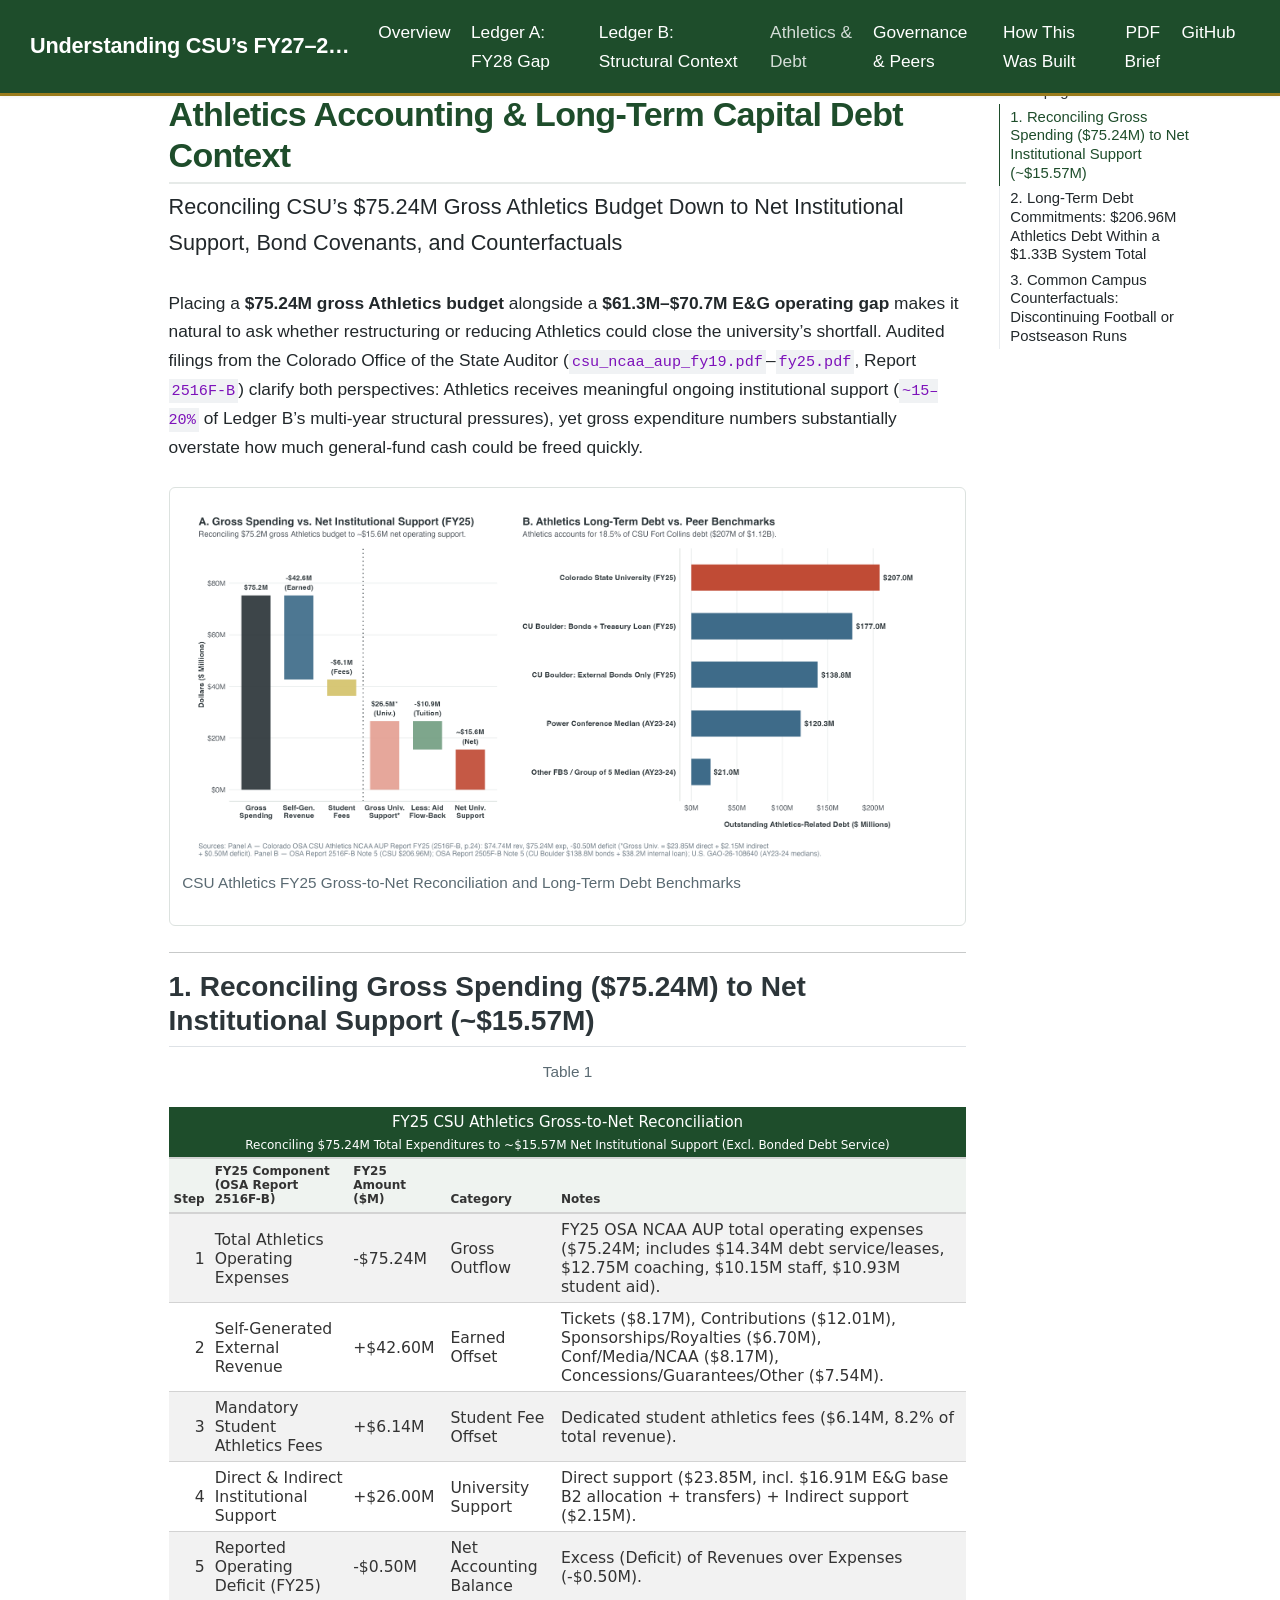
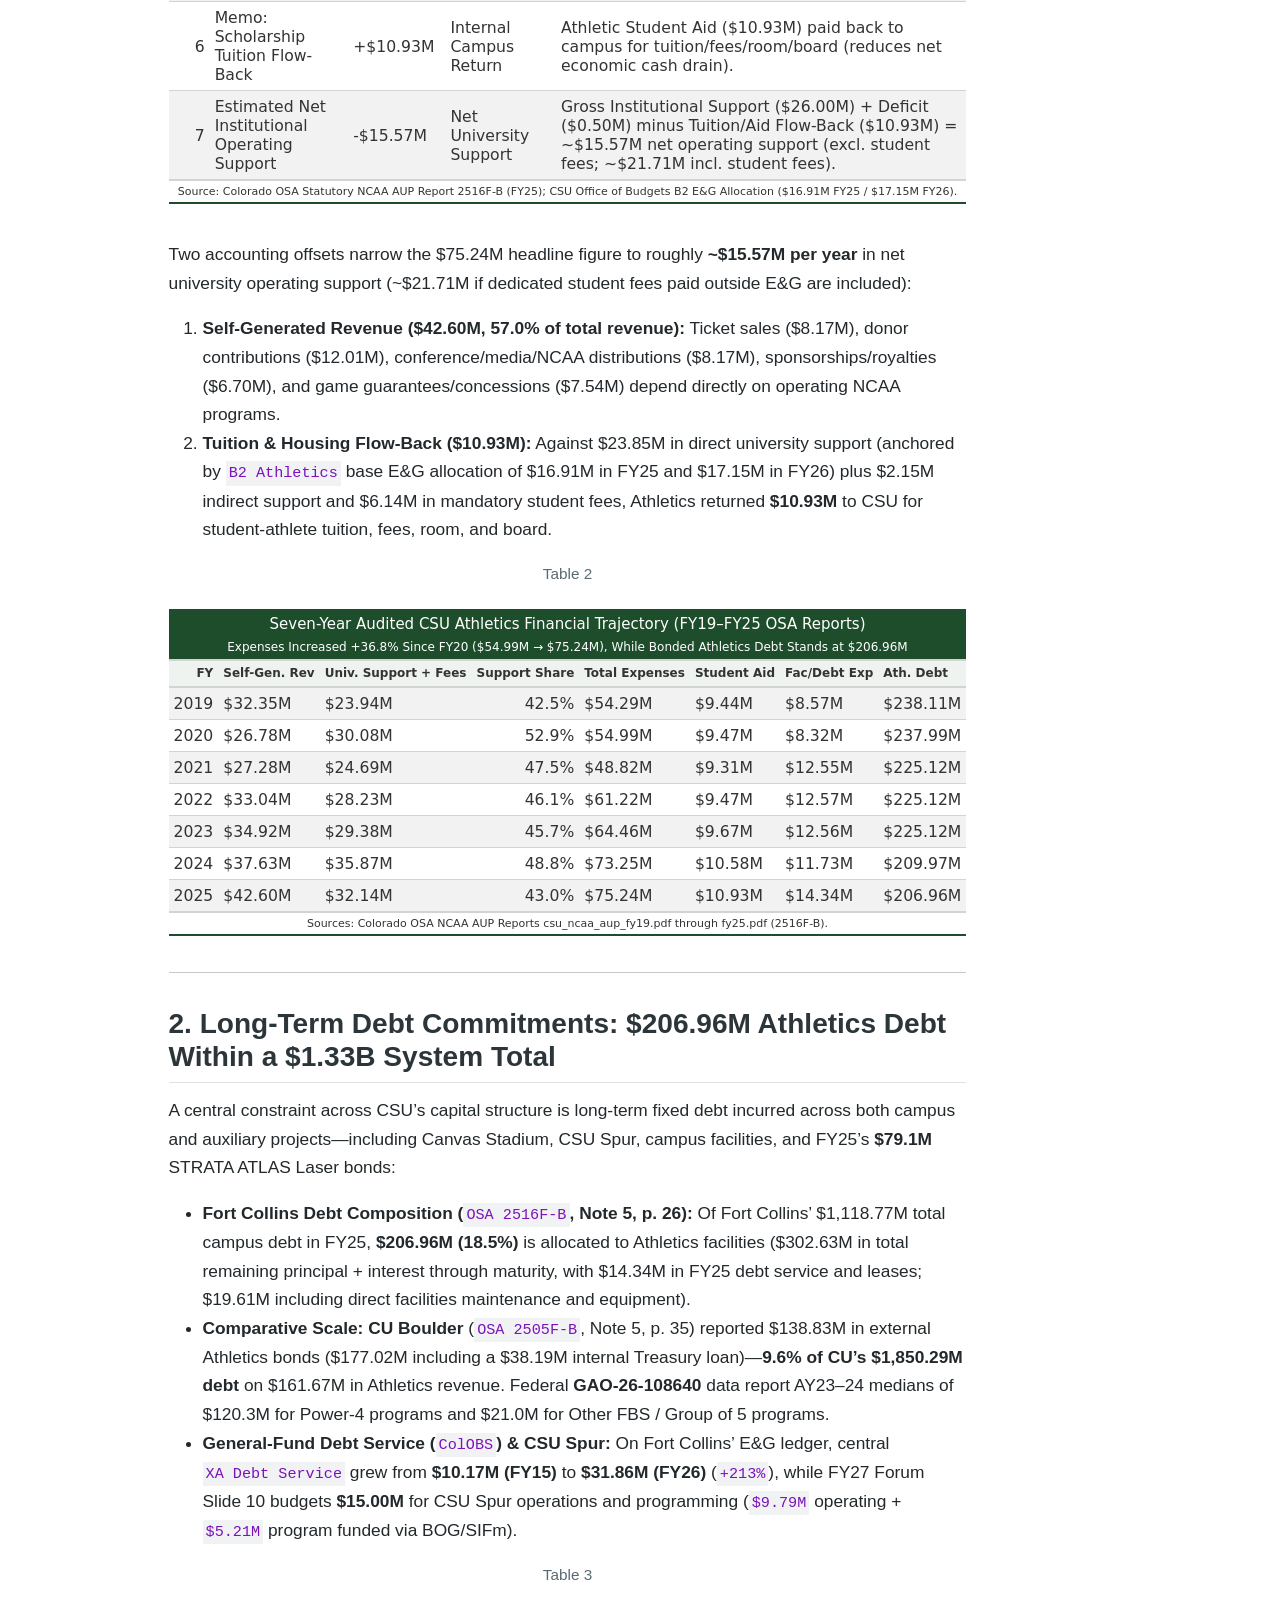
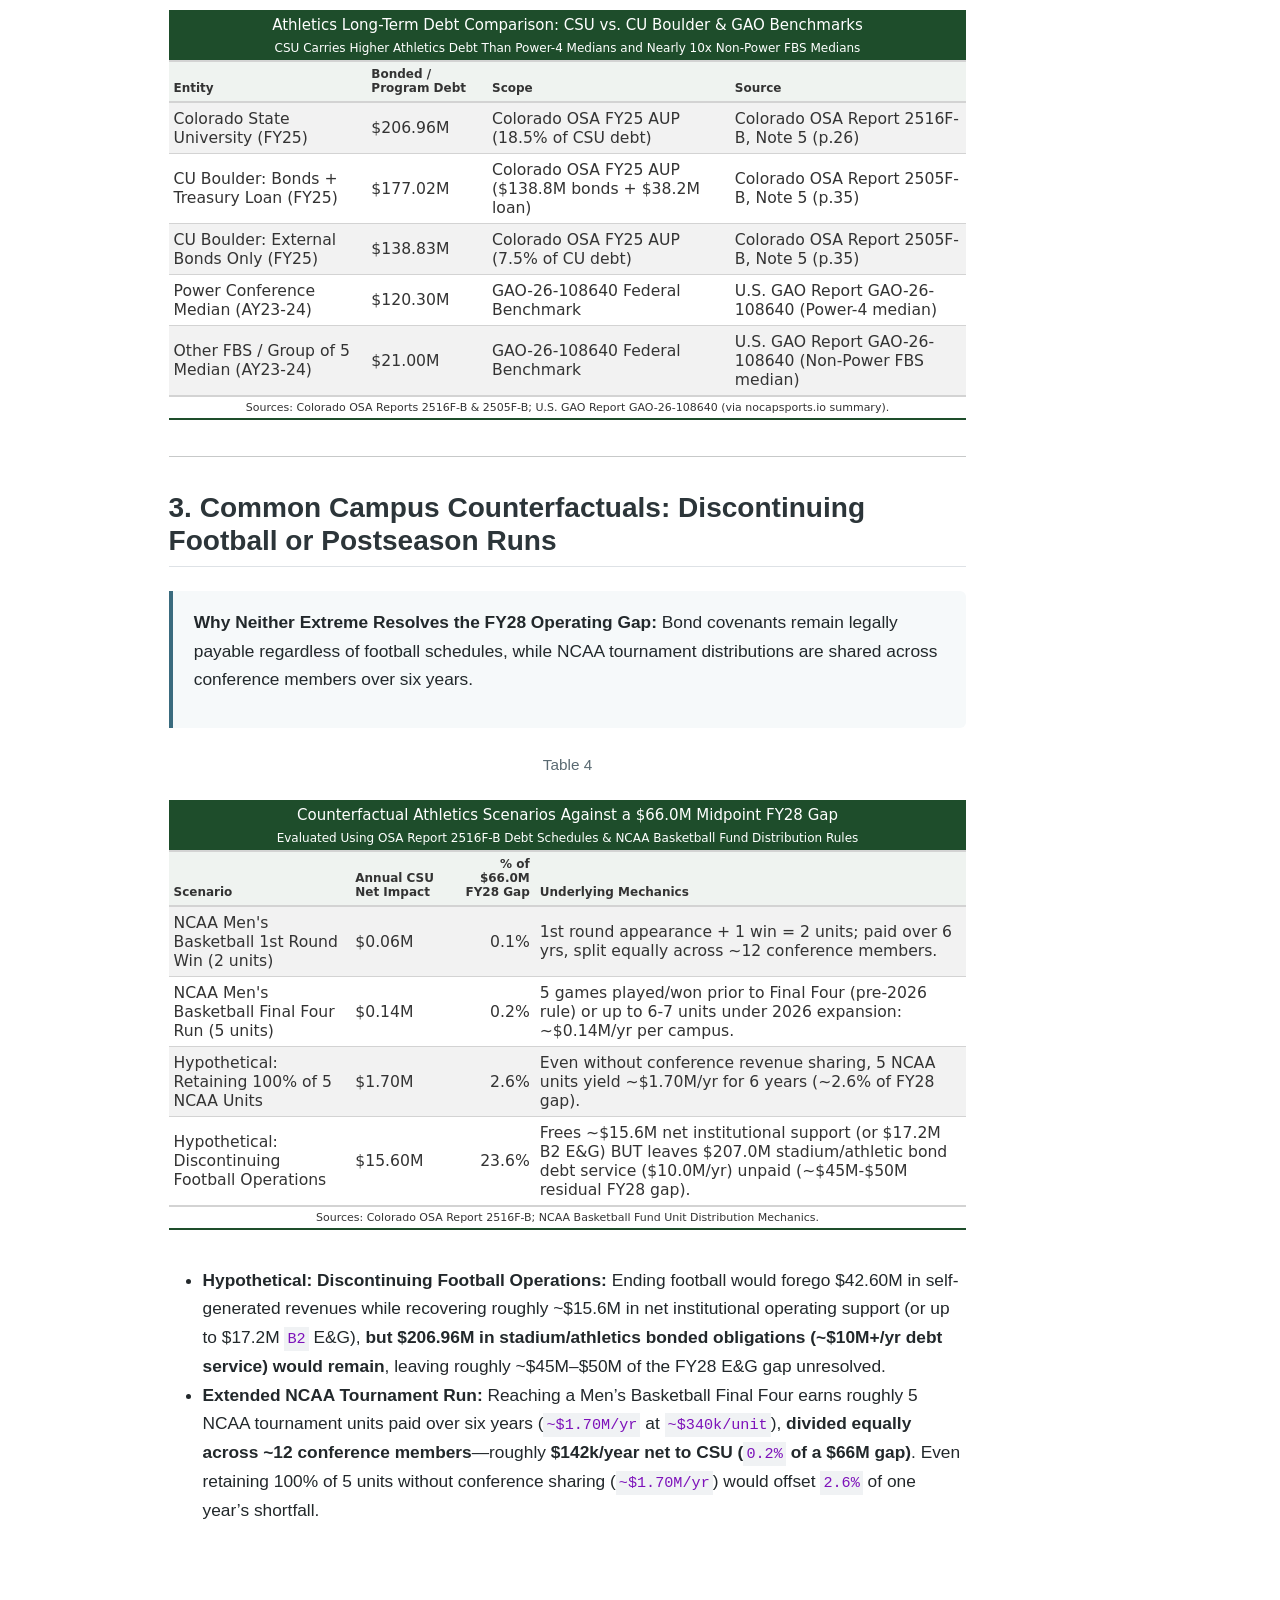
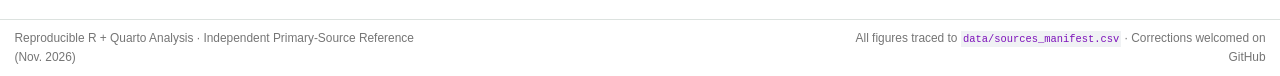
==== commit 0b6bf605: "Add topline scale takeaway, reconcile CDHE faculty vs admin trend, refine verification checks" ====
--- a/docs/athletics-audit.html
+++ b/docs/athletics-audit.html
@@ -199,23 +199,23 @@
 </figcaption>
 <div aria-describedby="tbl-ath-bridge-caption-0ceaefa1-69ba-4598-a22c-09a6ac19f8ca">
 <div class="cell-output-display">
-<div id="zilznsetrx" style="padding-left:0px;padding-right:0px;padding-top:10px;padding-bottom:10px;overflow-x:auto;overflow-y:auto;width:auto;height:auto;">
-<style>#zilznsetrx table {
+<div id="owwsovutqq" style="padding-left:0px;padding-right:0px;padding-top:10px;padding-bottom:10px;overflow-x:auto;overflow-y:auto;width:auto;height:auto;">
+<style>#owwsovutqq table {
   font-family: system-ui, 'Segoe UI', Roboto, Helvetica, Arial, sans-serif, 'Apple Color Emoji', 'Segoe UI Emoji', 'Segoe UI Symbol', 'Noto Color Emoji';
   -webkit-font-smoothing: antialiased;
   -moz-osx-font-smoothing: grayscale;
 }
 
-#zilznsetrx thead, #zilznsetrx tbody, #zilznsetrx tfoot, #zilznsetrx tr, #zilznsetrx td, #zilznsetrx th {
+#owwsovutqq thead, #owwsovutqq tbody, #owwsovutqq tfoot, #owwsovutqq tr, #owwsovutqq td, #owwsovutqq th {
   border-style: none;
 }
 
-#zilznsetrx p {
+#owwsovutqq p {
   margin: 0;
   padding: 0;
 }
 
-#zilznsetrx .gt_table {
+#owwsovutqq .gt_table {
   display: table;
   border-collapse: collapse;
   line-height: normal;
@@ -241,12 +241,12 @@
   border-left-color: #D3D3D3;
 }
 
-#zilznsetrx .gt_caption {
+#owwsovutqq .gt_caption {
   padding-top: 4px;
   padding-bottom: 4px;
 }
 
-#zilznsetrx .gt_title {
+#owwsovutqq .gt_title {
   color: #FFFFFF;
   font-size: 15px;
   font-weight: bold;
@@ -258,7 +258,7 @@
   border-bottom-width: 0;
 }
 
-#zilznsetrx .gt_subtitle {
+#owwsovutqq .gt_subtitle {
   color: #FFFFFF;
   font-size: 12px;
   font-weight: initial;
@@ -270,7 +270,7 @@
   border-top-width: 0;
 }
 
-#zilznsetrx .gt_heading {
+#owwsovutqq .gt_heading {
   background-color: #1E4D2B;
   text-align: center;
   border-bottom-color: #FFFFFF;
@@ -282,13 +282,13 @@
   border-right-color: #D3D3D3;
 }
 
-#zilznsetrx .gt_bottom_border {
-  border-bottom-style: solid;
-  border-bottom-width: 2px;
-  border-bottom-color: #D3D3D3;
-}
-
-#zilznsetrx .gt_col_headings {
+#owwsovutqq .gt_bottom_border {
+  border-bottom-style: solid;
+  border-bottom-width: 2px;
+  border-bottom-color: #D3D3D3;
+}
+
+#owwsovutqq .gt_col_headings {
   border-top-style: solid;
   border-top-width: 2px;
   border-top-color: #D3D3D3;
@@ -303,7 +303,7 @@
   border-right-color: #D3D3D3;
 }
 
-#zilznsetrx .gt_col_heading {
+#owwsovutqq .gt_col_heading {
   color: #333333;
   background-color: #EFF3F0;
   font-size: 12px;
@@ -323,7 +323,7 @@
   overflow-x: hidden;
 }
 
-#zilznsetrx .gt_column_spanner_outer {
+#owwsovutqq .gt_column_spanner_outer {
   color: #333333;
   background-color: #EFF3F0;
   font-size: 12px;
@@ -335,15 +335,15 @@
   padding-right: 4px;
 }
 
-#zilznsetrx .gt_column_spanner_outer:first-child {
+#owwsovutqq .gt_column_spanner_outer:first-child {
   padding-left: 0;
 }
 
-#zilznsetrx .gt_column_spanner_outer:last-child {
+#owwsovutqq .gt_column_spanner_outer:last-child {
   padding-right: 0;
 }
 
-#zilznsetrx .gt_column_spanner {
+#owwsovutqq .gt_column_spanner {
   border-bottom-style: solid;
   border-bottom-width: 2px;
   border-bottom-color: #D3D3D3;
@@ -355,11 +355,11 @@
   width: 100%;
 }
 
-#zilznsetrx .gt_spanner_row {
+#owwsovutqq .gt_spanner_row {
   border-bottom-style: hidden;
 }
 
-#zilznsetrx .gt_group_heading {
+#owwsovutqq .gt_group_heading {
   padding-top: 8px;
   padding-bottom: 8px;
   padding-left: 5px;
@@ -385,7 +385,7 @@
   text-align: left;
 }
 
-#zilznsetrx .gt_empty_group_heading {
+#owwsovutqq .gt_empty_group_heading {
   padding: 0.5px;
   color: #333333;
   background-color: #FFFFFF;
@@ -400,15 +400,15 @@
   vertical-align: middle;
 }
 
-#zilznsetrx .gt_from_md > :first-child {
+#owwsovutqq .gt_from_md > :first-child {
   margin-top: 0;
 }
 
-#zilznsetrx .gt_from_md > :last-child {
+#owwsovutqq .gt_from_md > :last-child {
   margin-bottom: 0;
 }
 
-#zilznsetrx .gt_row {
+#owwsovutqq .gt_row {
   padding-top: 6px;
   padding-bottom: 6px;
   padding-left: 5px;
@@ -427,7 +427,7 @@
   overflow-x: hidden;
 }
 
-#zilznsetrx .gt_stub {
+#owwsovutqq .gt_stub {
   color: #333333;
   background-color: #FFFFFF;
   font-size: 100%;
@@ -440,7 +440,7 @@
   padding-right: 5px;
 }
 
-#zilznsetrx .gt_stub_row_group {
+#owwsovutqq .gt_stub_row_group {
   color: #333333;
   background-color: #FFFFFF;
   font-size: 100%;
@@ -454,15 +454,15 @@
   vertical-align: top;
 }
 
-#zilznsetrx .gt_row_group_first td {
-  border-top-width: 2px;
-}
-
-#zilznsetrx .gt_row_group_first th {
-  border-top-width: 2px;
-}
-
-#zilznsetrx .gt_summary_row {
+#owwsovutqq .gt_row_group_first td {
+  border-top-width: 2px;
+}
+
+#owwsovutqq .gt_row_group_first th {
+  border-top-width: 2px;
+}
+
+#owwsovutqq .gt_summary_row {
   color: #333333;
   background-color: #FFFFFF;
   text-transform: inherit;
@@ -472,16 +472,16 @@
   padding-right: 5px;
 }
 
-#zilznsetrx .gt_first_summary_row {
+#owwsovutqq .gt_first_summary_row {
   border-top-style: solid;
   border-top-color: #D3D3D3;
 }
 
-#zilznsetrx .gt_first_summary_row.thick {
-  border-top-width: 2px;
-}
-
-#zilznsetrx .gt_last_summary_row {
+#owwsovutqq .gt_first_summary_row.thick {
+  border-top-width: 2px;
+}
+
+#owwsovutqq .gt_last_summary_row {
   padding-top: 8px;
   padding-bottom: 8px;
   padding-left: 5px;
@@ -491,7 +491,7 @@
   border-bottom-color: #D3D3D3;
 }
 
-#zilznsetrx .gt_grand_summary_row {
+#owwsovutqq .gt_grand_summary_row {
   color: #333333;
   background-color: #FFFFFF;
   text-transform: inherit;
@@ -501,7 +501,7 @@
   padding-right: 5px;
 }
 
-#zilznsetrx .gt_first_grand_summary_row {
+#owwsovutqq .gt_first_grand_summary_row {
   padding-top: 8px;
   padding-bottom: 8px;
   padding-left: 5px;
@@ -511,7 +511,7 @@
   border-top-color: #D3D3D3;
 }
 
-#zilznsetrx .gt_last_grand_summary_row_top {
+#owwsovutqq .gt_last_grand_summary_row_top {
   padding-top: 8px;
   padding-bottom: 8px;
   padding-left: 5px;
@@ -521,11 +521,11 @@
   border-bottom-color: #D3D3D3;
 }
 
-#zilznsetrx .gt_striped {
+#owwsovutqq .gt_striped {
   background-color: rgba(128, 128, 128, 0.05);
 }
 
-#zilznsetrx .gt_table_body {
+#owwsovutqq .gt_table_body {
   border-top-style: solid;
   border-top-width: 2px;
   border-top-color: #D3D3D3;
@@ -534,7 +534,7 @@
   border-bottom-color: #D3D3D3;
 }
 
-#zilznsetrx .gt_footnotes {
+#owwsovutqq .gt_footnotes {
   color: #333333;
   background-color: #FFFFFF;
   border-bottom-style: none;
@@ -548,7 +548,7 @@
   border-right-color: #D3D3D3;
 }
 
-#zilznsetrx .gt_footnote {
+#owwsovutqq .gt_footnote {
   margin: 0px;
   font-size: 90%;
   padding-top: 4px;
@@ -557,7 +557,7 @@
   padding-right: 5px;
 }
 
-#zilznsetrx .gt_sourcenotes {
+#owwsovutqq .gt_sourcenotes {
   color: #333333;
   background-color: #FFFFFF;
   border-bottom-style: none;
@@ -571,7 +571,7 @@
   border-right-color: #D3D3D3;
 }
 
-#zilznsetrx .gt_sourcenote {
+#owwsovutqq .gt_sourcenote {
   font-size: 11px;
   padding-top: 4px;
   padding-bottom: 4px;
@@ -579,72 +579,72 @@
   padding-right: 5px;
 }
 
-#zilznsetrx .gt_left {
+#owwsovutqq .gt_left {
   text-align: left;
 }
 
-#zilznsetrx .gt_center {
+#owwsovutqq .gt_center {
   text-align: center;
 }
 
-#zilznsetrx .gt_right {
+#owwsovutqq .gt_right {
   text-align: right;
   font-variant-numeric: tabular-nums;
 }
 
-#zilznsetrx .gt_font_normal {
+#owwsovutqq .gt_font_normal {
   font-weight: normal;
 }
 
-#zilznsetrx .gt_font_bold {
+#owwsovutqq .gt_font_bold {
   font-weight: bold;
 }
 
-#zilznsetrx .gt_font_italic {
+#owwsovutqq .gt_font_italic {
   font-style: italic;
 }
 
-#zilznsetrx .gt_super {
+#owwsovutqq .gt_super {
   font-size: 65%;
 }
 
-#zilznsetrx .gt_footnote_marks {
+#owwsovutqq .gt_footnote_marks {
   font-size: 75%;
   vertical-align: 0.4em;
   position: initial;
 }
 
-#zilznsetrx .gt_asterisk {
+#owwsovutqq .gt_asterisk {
   font-size: 100%;
   vertical-align: 0;
 }
 
-#zilznsetrx .gt_indent_1 {
+#owwsovutqq .gt_indent_1 {
   text-indent: 5px;
 }
 
-#zilznsetrx .gt_indent_2 {
+#owwsovutqq .gt_indent_2 {
   text-indent: 10px;
 }
 
-#zilznsetrx .gt_indent_3 {
+#owwsovutqq .gt_indent_3 {
   text-indent: 15px;
 }
 
-#zilznsetrx .gt_indent_4 {
+#owwsovutqq .gt_indent_4 {
   text-indent: 20px;
 }
 
-#zilznsetrx .gt_indent_5 {
+#owwsovutqq .gt_indent_5 {
   text-indent: 25px;
 }
 
-#zilznsetrx .katex-display {
+#owwsovutqq .katex-display {
   display: inline-flex !important;
   margin-bottom: 0.75em !important;
 }
 
-#zilznsetrx div.Reactable > div.rt-table > div.rt-thead > div.rt-tr.rt-tr-group-header > div.rt-th-group:after {
+#owwsovutqq div.Reactable > div.rt-table > div.rt-thead > div.rt-tr.rt-tr-group-header > div.rt-th-group:after {
   height: 0px !important;
 }
 </style>
@@ -742,23 +742,23 @@
 </figcaption>
 <div aria-describedby="tbl-ath-hist-caption-0ceaefa1-69ba-4598-a22c-09a6ac19f8ca">
 <div class="cell-output-display">
-<div id="lmxotuvjty" style="padding-left:0px;padding-right:0px;padding-top:10px;padding-bottom:10px;overflow-x:auto;overflow-y:auto;width:auto;height:auto;">
-<style>#lmxotuvjty table {
+<div id="eyqjeowtmi" style="padding-left:0px;padding-right:0px;padding-top:10px;padding-bottom:10px;overflow-x:auto;overflow-y:auto;width:auto;height:auto;">
+<style>#eyqjeowtmi table {
   font-family: system-ui, 'Segoe UI', Roboto, Helvetica, Arial, sans-serif, 'Apple Color Emoji', 'Segoe UI Emoji', 'Segoe UI Symbol', 'Noto Color Emoji';
   -webkit-font-smoothing: antialiased;
   -moz-osx-font-smoothing: grayscale;
 }
 
-#lmxotuvjty thead, #lmxotuvjty tbody, #lmxotuvjty tfoot, #lmxotuvjty tr, #lmxotuvjty td, #lmxotuvjty th {
+#eyqjeowtmi thead, #eyqjeowtmi tbody, #eyqjeowtmi tfoot, #eyqjeowtmi tr, #eyqjeowtmi td, #eyqjeowtmi th {
   border-style: none;
 }
 
-#lmxotuvjty p {
+#eyqjeowtmi p {
   margin: 0;
   padding: 0;
 }
 
-#lmxotuvjty .gt_table {
+#eyqjeowtmi .gt_table {
   display: table;
   border-collapse: collapse;
   line-height: normal;
@@ -784,12 +784,12 @@
   border-left-color: #D3D3D3;
 }
 
-#lmxotuvjty .gt_caption {
+#eyqjeowtmi .gt_caption {
   padding-top: 4px;
   padding-bottom: 4px;
 }
 
-#lmxotuvjty .gt_title {
+#eyqjeowtmi .gt_title {
   color: #FFFFFF;
   font-size: 15px;
   font-weight: bold;
@@ -801,7 +801,7 @@
   border-bottom-width: 0;
 }
 
-#lmxotuvjty .gt_subtitle {
+#eyqjeowtmi .gt_subtitle {
   color: #FFFFFF;
   font-size: 12px;
   font-weight: initial;
@@ -813,7 +813,7 @@
   border-top-width: 0;
 }
 
-#lmxotuvjty .gt_heading {
+#eyqjeowtmi .gt_heading {
   background-color: #1E4D2B;
   text-align: center;
   border-bottom-color: #FFFFFF;
@@ -825,13 +825,13 @@
   border-right-color: #D3D3D3;
 }
 
-#lmxotuvjty .gt_bottom_border {
-  border-bottom-style: solid;
-  border-bottom-width: 2px;
-  border-bottom-color: #D3D3D3;
-}
-
-#lmxotuvjty .gt_col_headings {
+#eyqjeowtmi .gt_bottom_border {
+  border-bottom-style: solid;
+  border-bottom-width: 2px;
+  border-bottom-color: #D3D3D3;
+}
+
+#eyqjeowtmi .gt_col_headings {
   border-top-style: solid;
   border-top-width: 2px;
   border-top-color: #D3D3D3;
@@ -846,7 +846,7 @@
   border-right-color: #D3D3D3;
 }
 
-#lmxotuvjty .gt_col_heading {
+#eyqjeowtmi .gt_col_heading {
   color: #333333;
   background-color: #EFF3F0;
   font-size: 12px;
@@ -866,7 +866,7 @@
   overflow-x: hidden;
 }
 
-#lmxotuvjty .gt_column_spanner_outer {
+#eyqjeowtmi .gt_column_spanner_outer {
   color: #333333;
   background-color: #EFF3F0;
   font-size: 12px;
@@ -878,15 +878,15 @@
   padding-right: 4px;
 }
 
-#lmxotuvjty .gt_column_spanner_outer:first-child {
+#eyqjeowtmi .gt_column_spanner_outer:first-child {
   padding-left: 0;
 }
 
-#lmxotuvjty .gt_column_spanner_outer:last-child {
+#eyqjeowtmi .gt_column_spanner_outer:last-child {
   padding-right: 0;
 }
 
-#lmxotuvjty .gt_column_spanner {
+#eyqjeowtmi .gt_column_spanner {
   border-bottom-style: solid;
   border-bottom-width: 2px;
   border-bottom-color: #D3D3D3;
@@ -898,11 +898,11 @@
   width: 100%;
 }
 
-#lmxotuvjty .gt_spanner_row {
+#eyqjeowtmi .gt_spanner_row {
   border-bottom-style: hidden;
 }
 
-#lmxotuvjty .gt_group_heading {
+#eyqjeowtmi .gt_group_heading {
   padding-top: 8px;
   padding-bottom: 8px;
   padding-left: 5px;
@@ -928,7 +928,7 @@
   text-align: left;
 }
 
-#lmxotuvjty .gt_empty_group_heading {
+#eyqjeowtmi .gt_empty_group_heading {
   padding: 0.5px;
   color: #333333;
   background-color: #FFFFFF;
@@ -943,15 +943,15 @@
   vertical-align: middle;
 }
 
-#lmxotuvjty .gt_from_md > :first-child {
+#eyqjeowtmi .gt_from_md > :first-child {
   margin-top: 0;
 }
 
-#lmxotuvjty .gt_from_md > :last-child {
+#eyqjeowtmi .gt_from_md > :last-child {
   margin-bottom: 0;
 }
 
-#lmxotuvjty .gt_row {
+#eyqjeowtmi .gt_row {
   padding-top: 6px;
   padding-bottom: 6px;
   padding-left: 5px;
@@ -970,7 +970,7 @@
   overflow-x: hidden;
 }
 
-#lmxotuvjty .gt_stub {
+#eyqjeowtmi .gt_stub {
   color: #333333;
   background-color: #FFFFFF;
   font-size: 100%;
@@ -983,7 +983,7 @@
   padding-right: 5px;
 }
 
-#lmxotuvjty .gt_stub_row_group {
+#eyqjeowtmi .gt_stub_row_group {
   color: #333333;
   background-color: #FFFFFF;
   font-size: 100%;
@@ -997,15 +997,15 @@
   vertical-align: top;
 }
 
-#lmxotuvjty .gt_row_group_first td {
-  border-top-width: 2px;
-}
-
-#lmxotuvjty .gt_row_group_first th {
-  border-top-width: 2px;
-}
-
-#lmxotuvjty .gt_summary_row {
+#eyqjeowtmi .gt_row_group_first td {
+  border-top-width: 2px;
+}
+
+#eyqjeowtmi .gt_row_group_first th {
+  border-top-width: 2px;
+}
+
+#eyqjeowtmi .gt_summary_row {
   color: #333333;
   background-color: #FFFFFF;
   text-transform: inherit;
@@ -1015,16 +1015,16 @@
   padding-right: 5px;
 }
 
-#lmxotuvjty .gt_first_summary_row {
+#eyqjeowtmi .gt_first_summary_row {
   border-top-style: solid;
   border-top-color: #D3D3D3;
 }
 
-#lmxotuvjty .gt_first_summary_row.thick {
-  border-top-width: 2px;
-}
-
-#lmxotuvjty .gt_last_summary_row {
+#eyqjeowtmi .gt_first_summary_row.thick {
+  border-top-width: 2px;
+}
+
+#eyqjeowtmi .gt_last_summary_row {
   padding-top: 8px;
   padding-bottom: 8px;
   padding-left: 5px;
@@ -1034,7 +1034,7 @@
   border-bottom-color: #D3D3D3;
 }
 
-#lmxotuvjty .gt_grand_summary_row {
+#eyqjeowtmi .gt_grand_summary_row {
   color: #333333;
   background-color: #FFFFFF;
   text-transform: inherit;
@@ -1044,7 +1044,7 @@
   padding-right: 5px;
 }
 
-#lmxotuvjty .gt_first_grand_summary_row {
+#eyqjeowtmi .gt_first_grand_summary_row {
   padding-top: 8px;
   padding-bottom: 8px;
   padding-left: 5px;
@@ -1054,7 +1054,7 @@
   border-top-color: #D3D3D3;
 }
 
-#lmxotuvjty .gt_last_grand_summary_row_top {
+#eyqjeowtmi .gt_last_grand_summary_row_top {
   padding-top: 8px;
   padding-bottom: 8px;
   padding-left: 5px;
@@ -1064,11 +1064,11 @@
   border-bottom-color: #D3D3D3;
 }
 
-#lmxotuvjty .gt_striped {
+#eyqjeowtmi .gt_striped {
   background-color: rgba(128, 128, 128, 0.05);
 }
 
-#lmxotuvjty .gt_table_body {
+#eyqjeowtmi .gt_table_body {
   border-top-style: solid;
   border-top-width: 2px;
   border-top-color: #D3D3D3;
@@ -1077,7 +1077,7 @@
   border-bottom-color: #D3D3D3;
 }
 
-#lmxotuvjty .gt_footnotes {
+#eyqjeowtmi .gt_footnotes {
   color: #333333;
   background-color: #FFFFFF;
   border-bottom-style: none;
@@ -1091,7 +1091,7 @@
   border-right-color: #D3D3D3;
 }
 
-#lmxotuvjty .gt_footnote {
+#eyqjeowtmi .gt_footnote {
   margin: 0px;
   font-size: 90%;
   padding-top: 4px;
@@ -1100,7 +1100,7 @@
   padding-right: 5px;
 }
 
-#lmxotuvjty .gt_sourcenotes {
+#eyqjeowtmi .gt_sourcenotes {
   color: #333333;
   background-color: #FFFFFF;
   border-bottom-style: none;
@@ -1114,7 +1114,7 @@
   border-right-color: #D3D3D3;
 }
 
-#lmxotuvjty .gt_sourcenote {
+#eyqjeowtmi .gt_sourcenote {
   font-size: 11px;
   padding-top: 4px;
   padding-bottom: 4px;
@@ -1122,72 +1122,72 @@
   padding-right: 5px;
 }
 
-#lmxotuvjty .gt_left {
+#eyqjeowtmi .gt_left {
   text-align: left;
 }
 
-#lmxotuvjty .gt_center {
+#eyqjeowtmi .gt_center {
   text-align: center;
 }
 
-#lmxotuvjty .gt_right {
+#eyqjeowtmi .gt_right {
   text-align: right;
   font-variant-numeric: tabular-nums;
 }
 
-#lmxotuvjty .gt_font_normal {
+#eyqjeowtmi .gt_font_normal {
   font-weight: normal;
 }
 
-#lmxotuvjty .gt_font_bold {
+#eyqjeowtmi .gt_font_bold {
   font-weight: bold;
 }
 
-#lmxotuvjty .gt_font_italic {
+#eyqjeowtmi .gt_font_italic {
   font-style: italic;
 }
 
-#lmxotuvjty .gt_super {
+#eyqjeowtmi .gt_super {
   font-size: 65%;
 }
 
-#lmxotuvjty .gt_footnote_marks {
+#eyqjeowtmi .gt_footnote_marks {
   font-size: 75%;
   vertical-align: 0.4em;
   position: initial;
 }
 
-#lmxotuvjty .gt_asterisk {
+#eyqjeowtmi .gt_asterisk {
   font-size: 100%;
   vertical-align: 0;
 }
 
-#lmxotuvjty .gt_indent_1 {
+#eyqjeowtmi .gt_indent_1 {
   text-indent: 5px;
 }
 
-#lmxotuvjty .gt_indent_2 {
+#eyqjeowtmi .gt_indent_2 {
   text-indent: 10px;
 }
 
-#lmxotuvjty .gt_indent_3 {
+#eyqjeowtmi .gt_indent_3 {
   text-indent: 15px;
 }
 
-#lmxotuvjty .gt_indent_4 {
+#eyqjeowtmi .gt_indent_4 {
   text-indent: 20px;
 }
 
-#lmxotuvjty .gt_indent_5 {
+#eyqjeowtmi .gt_indent_5 {
   text-indent: 25px;
 }
 
-#lmxotuvjty .katex-display {
+#eyqjeowtmi .katex-display {
   display: inline-flex !important;
   margin-bottom: 0.75em !important;
 }
 
-#lmxotuvjty div.Reactable > div.rt-table > div.rt-thead > div.rt-tr.rt-tr-group-header > div.rt-th-group:after {
+#eyqjeowtmi div.Reactable > div.rt-table > div.rt-thead > div.rt-tr.rt-tr-group-header > div.rt-th-group:after {
   height: 0px !important;
 }
 </style>
@@ -1314,23 +1314,23 @@
 </figcaption>
 <div aria-describedby="tbl-debt-peers-caption-0ceaefa1-69ba-4598-a22c-09a6ac19f8ca">
 <div class="cell-output-display">
-<div id="gcizyfoxwj" style="padding-left:0px;padding-right:0px;padding-top:10px;padding-bottom:10px;overflow-x:auto;overflow-y:auto;width:auto;height:auto;">
-<style>#gcizyfoxwj table {
+<div id="ojqkksxuba" style="padding-left:0px;padding-right:0px;padding-top:10px;padding-bottom:10px;overflow-x:auto;overflow-y:auto;width:auto;height:auto;">
+<style>#ojqkksxuba table {
   font-family: system-ui, 'Segoe UI', Roboto, Helvetica, Arial, sans-serif, 'Apple Color Emoji', 'Segoe UI Emoji', 'Segoe UI Symbol', 'Noto Color Emoji';
   -webkit-font-smoothing: antialiased;
   -moz-osx-font-smoothing: grayscale;
 }
 
-#gcizyfoxwj thead, #gcizyfoxwj tbody, #gcizyfoxwj tfoot, #gcizyfoxwj tr, #gcizyfoxwj td, #gcizyfoxwj th {
+#ojqkksxuba thead, #ojqkksxuba tbody, #ojqkksxuba tfoot, #ojqkksxuba tr, #ojqkksxuba td, #ojqkksxuba th {
   border-style: none;
 }
 
-#gcizyfoxwj p {
+#ojqkksxuba p {
   margin: 0;
   padding: 0;
 }
 
-#gcizyfoxwj .gt_table {
+#ojqkksxuba .gt_table {
   display: table;
   border-collapse: collapse;
   line-height: normal;
@@ -1356,12 +1356,12 @@
   border-left-color: #D3D3D3;
 }
 
-#gcizyfoxwj .gt_caption {
+#ojqkksxuba .gt_caption {
   padding-top: 4px;
   padding-bottom: 4px;
 }
 
-#gcizyfoxwj .gt_title {
+#ojqkksxuba .gt_title {
   color: #FFFFFF;
   font-size: 15px;
   font-weight: bold;
@@ -1373,7 +1373,7 @@
   border-bottom-width: 0;
 }
 
-#gcizyfoxwj .gt_subtitle {
+#ojqkksxuba .gt_subtitle {
   color: #FFFFFF;
   font-size: 12px;
   font-weight: initial;
@@ -1385,7 +1385,7 @@
   border-top-width: 0;
 }
 
-#gcizyfoxwj .gt_heading {
+#ojqkksxuba .gt_heading {
   background-color: #1E4D2B;
   text-align: center;
   border-bottom-color: #FFFFFF;
@@ -1397,13 +1397,13 @@
   border-right-color: #D3D3D3;
 }
 
-#gcizyfoxwj .gt_bottom_border {
-  border-bottom-style: solid;
-  border-bottom-width: 2px;
-  border-bottom-color: #D3D3D3;
-}
-
-#gcizyfoxwj .gt_col_headings {
+#ojqkksxuba .gt_bottom_border {
+  border-bottom-style: solid;
+  border-bottom-width: 2px;
+  border-bottom-color: #D3D3D3;
+}
+
+#ojqkksxuba .gt_col_headings {
   border-top-style: solid;
   border-top-width: 2px;
   border-top-color: #D3D3D3;
@@ -1418,7 +1418,7 @@
   border-right-color: #D3D3D3;
 }
 
-#gcizyfoxwj .gt_col_heading {
+#ojqkksxuba .gt_col_heading {
   color: #333333;
   background-color: #EFF3F0;
   font-size: 12px;
@@ -1438,7 +1438,7 @@
   overflow-x: hidden;
 }
 
-#gcizyfoxwj .gt_column_spanner_outer {
+#ojqkksxuba .gt_column_spanner_outer {
   color: #333333;
   background-color: #EFF3F0;
   font-size: 12px;
@@ -1450,15 +1450,15 @@
   padding-right: 4px;
 }
 
-#gcizyfoxwj .gt_column_spanner_outer:first-child {
+#ojqkksxuba .gt_column_spanner_outer:first-child {
   padding-left: 0;
 }
 
-#gcizyfoxwj .gt_column_spanner_outer:last-child {
+#ojqkksxuba .gt_column_spanner_outer:last-child {
   padding-right: 0;
 }
 
-#gcizyfoxwj .gt_column_spanner {
+#ojqkksxuba .gt_column_spanner {
   border-bottom-style: solid;
   border-bottom-width: 2px;
   border-bottom-color: #D3D3D3;
@@ -1470,11 +1470,11 @@
   width: 100%;
 }
 
-#gcizyfoxwj .gt_spanner_row {
+#ojqkksxuba .gt_spanner_row {
   border-bottom-style: hidden;
 }
 
-#gcizyfoxwj .gt_group_heading {
+#ojqkksxuba .gt_group_heading {
   padding-top: 8px;
   padding-bottom: 8px;
   padding-left: 5px;
@@ -1500,7 +1500,7 @@
   text-align: left;
 }
 
-#gcizyfoxwj .gt_empty_group_heading {
+#ojqkksxuba .gt_empty_group_heading {
   padding: 0.5px;
   color: #333333;
   background-color: #FFFFFF;
@@ -1515,15 +1515,15 @@
   vertical-align: middle;
 }
 
-#gcizyfoxwj .gt_from_md > :first-child {
+#ojqkksxuba .gt_from_md > :first-child {
   margin-top: 0;
 }
 
-#gcizyfoxwj .gt_from_md > :last-child {
+#ojqkksxuba .gt_from_md > :last-child {
   margin-bottom: 0;
 }
 
-#gcizyfoxwj .gt_row {
+#ojqkksxuba .gt_row {
   padding-top: 6px;
   padding-bottom: 6px;
   padding-left: 5px;
@@ -1542,7 +1542,7 @@
   overflow-x: hidden;
 }
 
-#gcizyfoxwj .gt_stub {
+#ojqkksxuba .gt_stub {
   color: #333333;
   background-color: #FFFFFF;
   font-size: 100%;
@@ -1555,7 +1555,7 @@
   padding-right: 5px;
 }
 
-#gcizyfoxwj .gt_stub_row_group {
+#ojqkksxuba .gt_stub_row_group {
   color: #333333;
   background-color: #FFFFFF;
   font-size: 100%;
@@ -1569,15 +1569,15 @@
   vertical-align: top;
 }
 
-#gcizyfoxwj .gt_row_group_first td {
-  border-top-width: 2px;
-}
-
-#gcizyfoxwj .gt_row_group_first th {
-  border-top-width: 2px;
-}
-
-#gcizyfoxwj .gt_summary_row {
+#ojqkksxuba .gt_row_group_first td {
+  border-top-width: 2px;
+}
+
+#ojqkksxuba .gt_row_group_first th {
+  border-top-width: 2px;
+}
+
+#ojqkksxuba .gt_summary_row {
   color: #333333;
   background-color: #FFFFFF;
   text-transform: inherit;
@@ -1587,16 +1587,16 @@
   padding-right: 5px;
 }
 
-#gcizyfoxwj .gt_first_summary_row {
+#ojqkksxuba .gt_first_summary_row {
   border-top-style: solid;
   border-top-color: #D3D3D3;
 }
 
-#gcizyfoxwj .gt_first_summary_row.thick {
-  border-top-width: 2px;
-}
-
-#gcizyfoxwj .gt_last_summary_row {
+#ojqkksxuba .gt_first_summary_row.thick {
+  border-top-width: 2px;
+}
+
+#ojqkksxuba .gt_last_summary_row {
   padding-top: 8px;
   padding-bottom: 8px;
   padding-left: 5px;
@@ -1606,7 +1606,7 @@
   border-bottom-color: #D3D3D3;
 }
 
-#gcizyfoxwj .gt_grand_summary_row {
+#ojqkksxuba .gt_grand_summary_row {
   color: #333333;
   background-color: #FFFFFF;
   text-transform: inherit;
@@ -1616,7 +1616,7 @@
   padding-right: 5px;
 }
 
-#gcizyfoxwj .gt_first_grand_summary_row {
+#ojqkksxuba .gt_first_grand_summary_row {
   padding-top: 8px;
   padding-bottom: 8px;
   padding-left: 5px;
@@ -1626,7 +1626,7 @@
   border-top-color: #D3D3D3;
 }
 
-#gcizyfoxwj .gt_last_grand_summary_row_top {
+#ojqkksxuba .gt_last_grand_summary_row_top {
   padding-top: 8px;
   padding-bottom: 8px;
   padding-left: 5px;
@@ -1636,11 +1636,11 @@
   border-bottom-color: #D3D3D3;
 }
 
-#gcizyfoxwj .gt_striped {
+#ojqkksxuba .gt_striped {
   background-color: rgba(128, 128, 128, 0.05);
 }
 
-#gcizyfoxwj .gt_table_body {
+#ojqkksxuba .gt_table_body {
   border-top-style: solid;
   border-top-width: 2px;
   border-top-color: #D3D3D3;
@@ -1649,7 +1649,7 @@
   border-bottom-color: #D3D3D3;
 }
 
-#gcizyfoxwj .gt_footnotes {
+#ojqkksxuba .gt_footnotes {
   color: #333333;
   background-color: #FFFFFF;
   border-bottom-style: none;
@@ -1663,7 +1663,7 @@
   border-right-color: #D3D3D3;
 }
 
-#gcizyfoxwj .gt_footnote {
+#ojqkksxuba .gt_footnote {
   margin: 0px;
   font-size: 90%;
   padding-top: 4px;
@@ -1672,7 +1672,7 @@
   padding-right: 5px;
 }
 
-#gcizyfoxwj .gt_sourcenotes {
+#ojqkksxuba .gt_sourcenotes {
   color: #333333;
   background-color: #FFFFFF;
   border-bottom-style: none;
@@ -1686,7 +1686,7 @@
   border-right-color: #D3D3D3;
 }
 
-#gcizyfoxwj .gt_sourcenote {
+#ojqkksxuba .gt_sourcenote {
   font-size: 11px;
   padding-top: 4px;
   padding-bottom: 4px;
@@ -1694,72 +1694,72 @@
   padding-right: 5px;
 }
 
-#gcizyfoxwj .gt_left {
+#ojqkksxuba .gt_left {
   text-align: left;
 }
 
-#gcizyfoxwj .gt_center {
+#ojqkksxuba .gt_center {
   text-align: center;
 }
 
-#gcizyfoxwj .gt_right {
+#ojqkksxuba .gt_right {
   text-align: right;
   font-variant-numeric: tabular-nums;
 }
 
-#gcizyfoxwj .gt_font_normal {
+#ojqkksxuba .gt_font_normal {
   font-weight: normal;
 }
 
-#gcizyfoxwj .gt_font_bold {
+#ojqkksxuba .gt_font_bold {
   font-weight: bold;
 }
 
-#gcizyfoxwj .gt_font_italic {
+#ojqkksxuba .gt_font_italic {
   font-style: italic;
 }
 
-#gcizyfoxwj .gt_super {
+#ojqkksxuba .gt_super {
   font-size: 65%;
 }
 
-#gcizyfoxwj .gt_footnote_marks {
+#ojqkksxuba .gt_footnote_marks {
   font-size: 75%;
   vertical-align: 0.4em;
   position: initial;
 }
 
-#gcizyfoxwj .gt_asterisk {
+#ojqkksxuba .gt_asterisk {
   font-size: 100%;
   vertical-align: 0;
 }
 
-#gcizyfoxwj .gt_indent_1 {
+#ojqkksxuba .gt_indent_1 {
   text-indent: 5px;
 }
 
-#gcizyfoxwj .gt_indent_2 {
+#ojqkksxuba .gt_indent_2 {
   text-indent: 10px;
 }
 
-#gcizyfoxwj .gt_indent_3 {
+#ojqkksxuba .gt_indent_3 {
   text-indent: 15px;
 }
 
-#gcizyfoxwj .gt_indent_4 {
+#ojqkksxuba .gt_indent_4 {
   text-indent: 20px;
 }
 
-#gcizyfoxwj .gt_indent_5 {
+#ojqkksxuba .gt_indent_5 {
   text-indent: 25px;
 }
 
-#gcizyfoxwj .katex-display {
+#ojqkksxuba .katex-display {
   display: inline-flex !important;
   margin-bottom: 0.75em !important;
 }
 
-#gcizyfoxwj div.Reactable > div.rt-table > div.rt-thead > div.rt-tr.rt-tr-group-header > div.rt-th-group:after {
+#ojqkksxuba div.Reactable > div.rt-table > div.rt-thead > div.rt-tr.rt-tr-group-header > div.rt-th-group:after {
   height: 0px !important;
 }
 </style>
@@ -1839,23 +1839,23 @@
 </figcaption>
 <div aria-describedby="tbl-black-swan-site-caption-0ceaefa1-69ba-4598-a22c-09a6ac19f8ca">
 <div class="cell-output-display">
-<div id="hjkiuydbck" style="padding-left:0px;padding-right:0px;padding-top:10px;padding-bottom:10px;overflow-x:auto;overflow-y:auto;width:auto;height:auto;">
-<style>#hjkiuydbck table {
+<div id="fjdcylvpth" style="padding-left:0px;padding-right:0px;padding-top:10px;padding-bottom:10px;overflow-x:auto;overflow-y:auto;width:auto;height:auto;">
+<style>#fjdcylvpth table {
   font-family: system-ui, 'Segoe UI', Roboto, Helvetica, Arial, sans-serif, 'Apple Color Emoji', 'Segoe UI Emoji', 'Segoe UI Symbol', 'Noto Color Emoji';
   -webkit-font-smoothing: antialiased;
   -moz-osx-font-smoothing: grayscale;
 }
 
-#hjkiuydbck thead, #hjkiuydbck tbody, #hjkiuydbck tfoot, #hjkiuydbck tr, #hjkiuydbck td, #hjkiuydbck th {
+#fjdcylvpth thead, #fjdcylvpth tbody, #fjdcylvpth tfoot, #fjdcylvpth tr, #fjdcylvpth td, #fjdcylvpth th {
   border-style: none;
 }
 
-#hjkiuydbck p {
+#fjdcylvpth p {
   margin: 0;
   padding: 0;
 }
 
-#hjkiuydbck .gt_table {
+#fjdcylvpth .gt_table {
   display: table;
   border-collapse: collapse;
   line-height: normal;
@@ -1881,12 +1881,12 @@
   border-left-color: #D3D3D3;
 }
 
-#hjkiuydbck .gt_caption {
+#fjdcylvpth .gt_caption {
   padding-top: 4px;
   padding-bottom: 4px;
 }
 
-#hjkiuydbck .gt_title {
+#fjdcylvpth .gt_title {
   color: #FFFFFF;
   font-size: 15px;
   font-weight: bold;
@@ -1898,7 +1898,7 @@
   border-bottom-width: 0;
 }
 
-#hjkiuydbck .gt_subtitle {
+#fjdcylvpth .gt_subtitle {
   color: #FFFFFF;
   font-size: 12px;
   font-weight: initial;
@@ -1910,7 +1910,7 @@
   border-top-width: 0;
 }
 
-#hjkiuydbck .gt_heading {
+#fjdcylvpth .gt_heading {
   background-color: #1E4D2B;
   text-align: center;
   border-bottom-color: #FFFFFF;
@@ -1922,13 +1922,13 @@
   border-right-color: #D3D3D3;
 }
 
-#hjkiuydbck .gt_bottom_border {
-  border-bottom-style: solid;
-  border-bottom-width: 2px;
-  border-bottom-color: #D3D3D3;
-}
-
-#hjkiuydbck .gt_col_headings {
+#fjdcylvpth .gt_bottom_border {
+  border-bottom-style: solid;
+  border-bottom-width: 2px;
+  border-bottom-color: #D3D3D3;
+}
+
+#fjdcylvpth .gt_col_headings {
   border-top-style: solid;
   border-top-width: 2px;
   border-top-color: #D3D3D3;
@@ -1943,7 +1943,7 @@
   border-right-color: #D3D3D3;
 }
 
-#hjkiuydbck .gt_col_heading {
+#fjdcylvpth .gt_col_heading {
   color: #333333;
   background-color: #EFF3F0;
   font-size: 12px;
@@ -1963,7 +1963,7 @@
   overflow-x: hidden;
 }
 
-#hjkiuydbck .gt_column_spanner_outer {
+#fjdcylvpth .gt_column_spanner_outer {
   color: #333333;
   background-color: #EFF3F0;
   font-size: 12px;
@@ -1975,15 +1975,15 @@
   padding-right: 4px;
 }
 
-#hjkiuydbck .gt_column_spanner_outer:first-child {
+#fjdcylvpth .gt_column_spanner_outer:first-child {
   padding-left: 0;
 }
 
-#hjkiuydbck .gt_column_spanner_outer:last-child {
+#fjdcylvpth .gt_column_spanner_outer:last-child {
   padding-right: 0;
 }
 
-#hjkiuydbck .gt_column_spanner {
+#fjdcylvpth .gt_column_spanner {
   border-bottom-style: solid;
   border-bottom-width: 2px;
   border-bottom-color: #D3D3D3;
@@ -1995,11 +1995,11 @@
   width: 100%;
 }
 
-#hjkiuydbck .gt_spanner_row {
+#fjdcylvpth .gt_spanner_row {
   border-bottom-style: hidden;
 }
 
-#hjkiuydbck .gt_group_heading {
+#fjdcylvpth .gt_group_heading {
   padding-top: 8px;
   padding-bottom: 8px;
   padding-left: 5px;
@@ -2025,7 +2025,7 @@
   text-align: left;
 }
 
-#hjkiuydbck .gt_empty_group_heading {
+#fjdcylvpth .gt_empty_group_heading {
   padding: 0.5px;
   color: #333333;
   background-color: #FFFFFF;
@@ -2040,15 +2040,15 @@
   vertical-align: middle;
 }
 
-#hjkiuydbck .gt_from_md > :first-child {
+#fjdcylvpth .gt_from_md > :first-child {
   margin-top: 0;
 }
 
-#hjkiuydbck .gt_from_md > :last-child {
+#fjdcylvpth .gt_from_md > :last-child {
   margin-bottom: 0;
 }
 
-#hjkiuydbck .gt_row {
+#fjdcylvpth .gt_row {
   padding-top: 6px;
   padding-bottom: 6px;
   padding-left: 5px;
@@ -2067,7 +2067,7 @@
   overflow-x: hidden;
 }
 
-#hjkiuydbck .gt_stub {
+#fjdcylvpth .gt_stub {
   color: #333333;
   background-color: #FFFFFF;
   font-size: 100%;
@@ -2080,7 +2080,7 @@
   padding-right: 5px;
 }
 
-#hjkiuydbck .gt_stub_row_group {
+#fjdcylvpth .gt_stub_row_group {
   color: #333333;
   background-color: #FFFFFF;
   font-size: 100%;
@@ -2094,15 +2094,15 @@
   vertical-align: top;
 }
 
-#hjkiuydbck .gt_row_group_first td {
-  border-top-width: 2px;
-}
-
-#hjkiuydbck .gt_row_group_first th {
-  border-top-width: 2px;
-}
-
-#hjkiuydbck .gt_summary_row {
+#fjdcylvpth .gt_row_group_first td {
+  border-top-width: 2px;
+}
+
+#fjdcylvpth .gt_row_group_first th {
+  border-top-width: 2px;
+}
+
+#fjdcylvpth .gt_summary_row {
   color: #333333;
   background-color: #FFFFFF;
   text-transform: inherit;
@@ -2112,16 +2112,16 @@
   padding-right: 5px;
 }
 
-#hjkiuydbck .gt_first_summary_row {
+#fjdcylvpth .gt_first_summary_row {
   border-top-style: solid;
   border-top-color: #D3D3D3;
 }
 
-#hjkiuydbck .gt_first_summary_row.thick {
-  border-top-width: 2px;
-}
-
-#hjkiuydbck .gt_last_summary_row {
+#fjdcylvpth .gt_first_summary_row.thick {
+  border-top-width: 2px;
+}
+
+#fjdcylvpth .gt_last_summary_row {
   padding-top: 8px;
   padding-bottom: 8px;
   padding-left: 5px;
@@ -2131,7 +2131,7 @@
   border-bottom-color: #D3D3D3;
 }
 
-#hjkiuydbck .gt_grand_summary_row {
+#fjdcylvpth .gt_grand_summary_row {
   color: #333333;
   background-color: #FFFFFF;
   text-transform: inherit;
@@ -2141,7 +2141,7 @@
   padding-right: 5px;
 }
 
-#hjkiuydbck .gt_first_grand_summary_row {
+#fjdcylvpth .gt_first_grand_summary_row {
   padding-top: 8px;
   padding-bottom: 8px;
   padding-left: 5px;
@@ -2151,7 +2151,7 @@
   border-top-color: #D3D3D3;
 }
 
-#hjkiuydbck .gt_last_grand_summary_row_top {
+#fjdcylvpth .gt_last_grand_summary_row_top {
   padding-top: 8px;
   padding-bottom: 8px;
   padding-left: 5px;
@@ -2161,11 +2161,11 @@
   border-bottom-color: #D3D3D3;
 }
 
-#hjkiuydbck .gt_striped {
+#fjdcylvpth .gt_striped {
   background-color: rgba(128, 128, 128, 0.05);
 }
 
-#hjkiuydbck .gt_table_body {
+#fjdcylvpth .gt_table_body {
   border-top-style: solid;
   border-top-width: 2px;
   border-top-color: #D3D3D3;
@@ -2174,7 +2174,7 @@
   border-bottom-color: #D3D3D3;
 }
 
-#hjkiuydbck .gt_footnotes {
+#fjdcylvpth .gt_footnotes {
   color: #333333;
   background-color: #FFFFFF;
   border-bottom-style: none;
@@ -2188,7 +2188,7 @@
   border-right-color: #D3D3D3;
 }
 
-#hjkiuydbck .gt_footnote {
+#fjdcylvpth .gt_footnote {
   margin: 0px;
   font-size: 90%;
   padding-top: 4px;
@@ -2197,7 +2197,7 @@
   padding-right: 5px;
 }
 
-#hjkiuydbck .gt_sourcenotes {
+#fjdcylvpth .gt_sourcenotes {
   color: #333333;
   background-color: #FFFFFF;
   border-bottom-style: none;
@@ -2211,7 +2211,7 @@
   border-right-color: #D3D3D3;
 }
 
-#hjkiuydbck .gt_sourcenote {
+#fjdcylvpth .gt_sourcenote {
   font-size: 11px;
   padding-top: 4px;
   padding-bottom: 4px;
@@ -2219,72 +2219,72 @@
   padding-right: 5px;
 }
 
-#hjkiuydbck .gt_left {
+#fjdcylvpth .gt_left {
   text-align: left;
 }
 
-#hjkiuydbck .gt_center {
+#fjdcylvpth .gt_center {
   text-align: center;
 }
 
-#hjkiuydbck .gt_right {
+#fjdcylvpth .gt_right {
   text-align: right;
   font-variant-numeric: tabular-nums;
 }
 
-#hjkiuydbck .gt_font_normal {
+#fjdcylvpth .gt_font_normal {
   font-weight: normal;
 }
 
-#hjkiuydbck .gt_font_bold {
+#fjdcylvpth .gt_font_bold {
   font-weight: bold;
 }
 
-#hjkiuydbck .gt_font_italic {
+#fjdcylvpth .gt_font_italic {
   font-style: italic;
 }
 
-#hjkiuydbck .gt_super {
+#fjdcylvpth .gt_super {
   font-size: 65%;
 }
 
-#hjkiuydbck .gt_footnote_marks {
+#fjdcylvpth .gt_footnote_marks {
   font-size: 75%;
   vertical-align: 0.4em;
   position: initial;
 }
 
-#hjkiuydbck .gt_asterisk {
+#fjdcylvpth .gt_asterisk {
   font-size: 100%;
   vertical-align: 0;
 }
 
-#hjkiuydbck .gt_indent_1 {
+#fjdcylvpth .gt_indent_1 {
   text-indent: 5px;
 }
 
-#hjkiuydbck .gt_indent_2 {
+#fjdcylvpth .gt_indent_2 {
   text-indent: 10px;
 }
 
-#hjkiuydbck .gt_indent_3 {
+#fjdcylvpth .gt_indent_3 {
   text-indent: 15px;
 }
 
-#hjkiuydbck .gt_indent_4 {
+#fjdcylvpth .gt_indent_4 {
   text-indent: 20px;
 }
 
-#hjkiuydbck .gt_indent_5 {
+#fjdcylvpth .gt_indent_5 {
   text-indent: 25px;
 }
 
-#hjkiuydbck .katex-display {
+#fjdcylvpth .katex-display {
   display: inline-flex !important;
   margin-bottom: 0.75em !important;
 }
 
-#hjkiuydbck div.Reactable > div.rt-table > div.rt-thead > div.rt-tr.rt-tr-group-header > div.rt-th-group:after {
+#fjdcylvpth div.Reactable > div.rt-table > div.rt-thead > div.rt-tr.rt-tr-group-header > div.rt-th-group:after {
   height: 0px !important;
 }
 </style>
@@ -2756,13 +2756,13 @@
 <footer class="footer">
   <div class="nav-footer">
     <div class="nav-footer-left">
-<p>Compiled by Matthew R.V. Ross with Antigravity AI (R + Quarto) · 70 public primary sources</p>
+<p>Reproducible R + Quarto Analysis · Independent Primary-Source Reference (Nov.&nbsp;2026)</p>
 </div>   
     <div class="nav-footer-center">
       &nbsp;
     </div>
     <div class="nav-footer-right">
-<p>Every figure traced to <code>data/sources_manifest.csv</code> · Corrections welcomed</p>
+<p>All figures traced to <code>data/sources_manifest.csv</code> · Corrections welcomed on GitHub</p>
 </div>
   </div>
 </footer>
